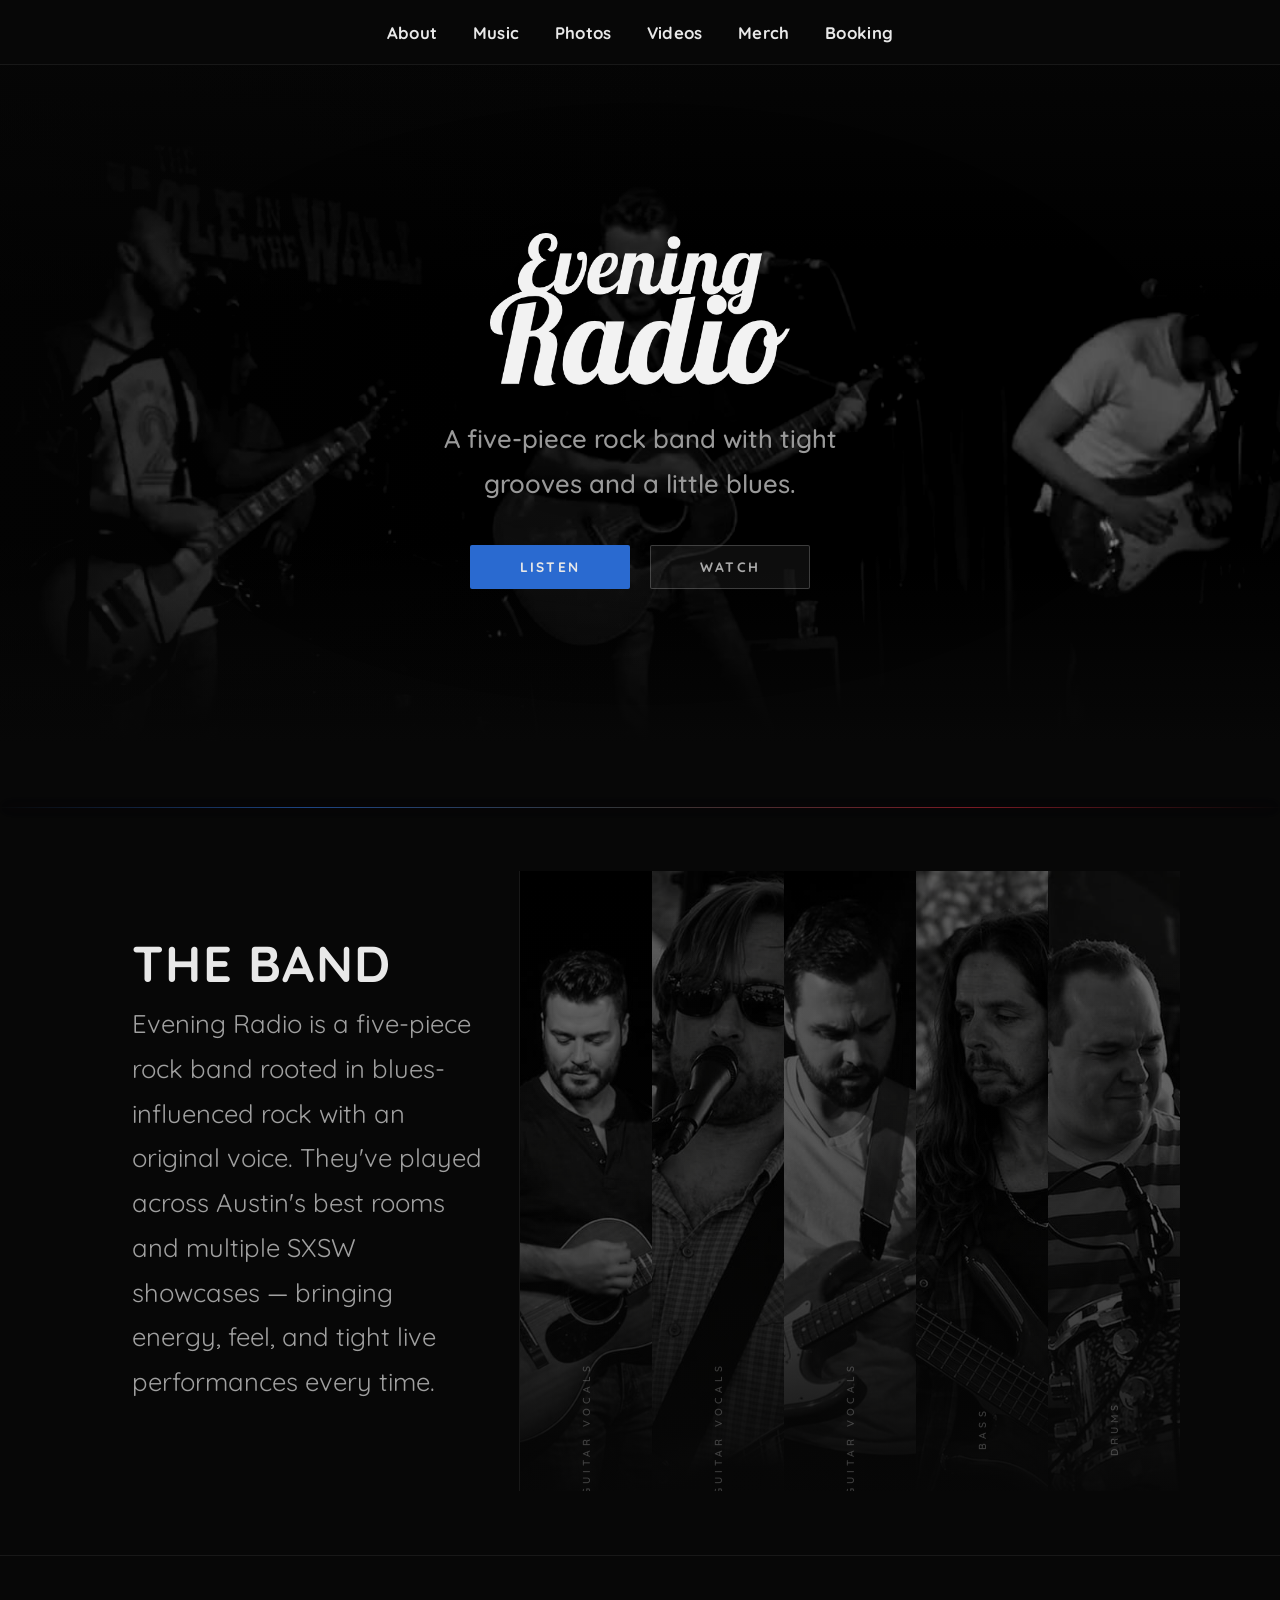
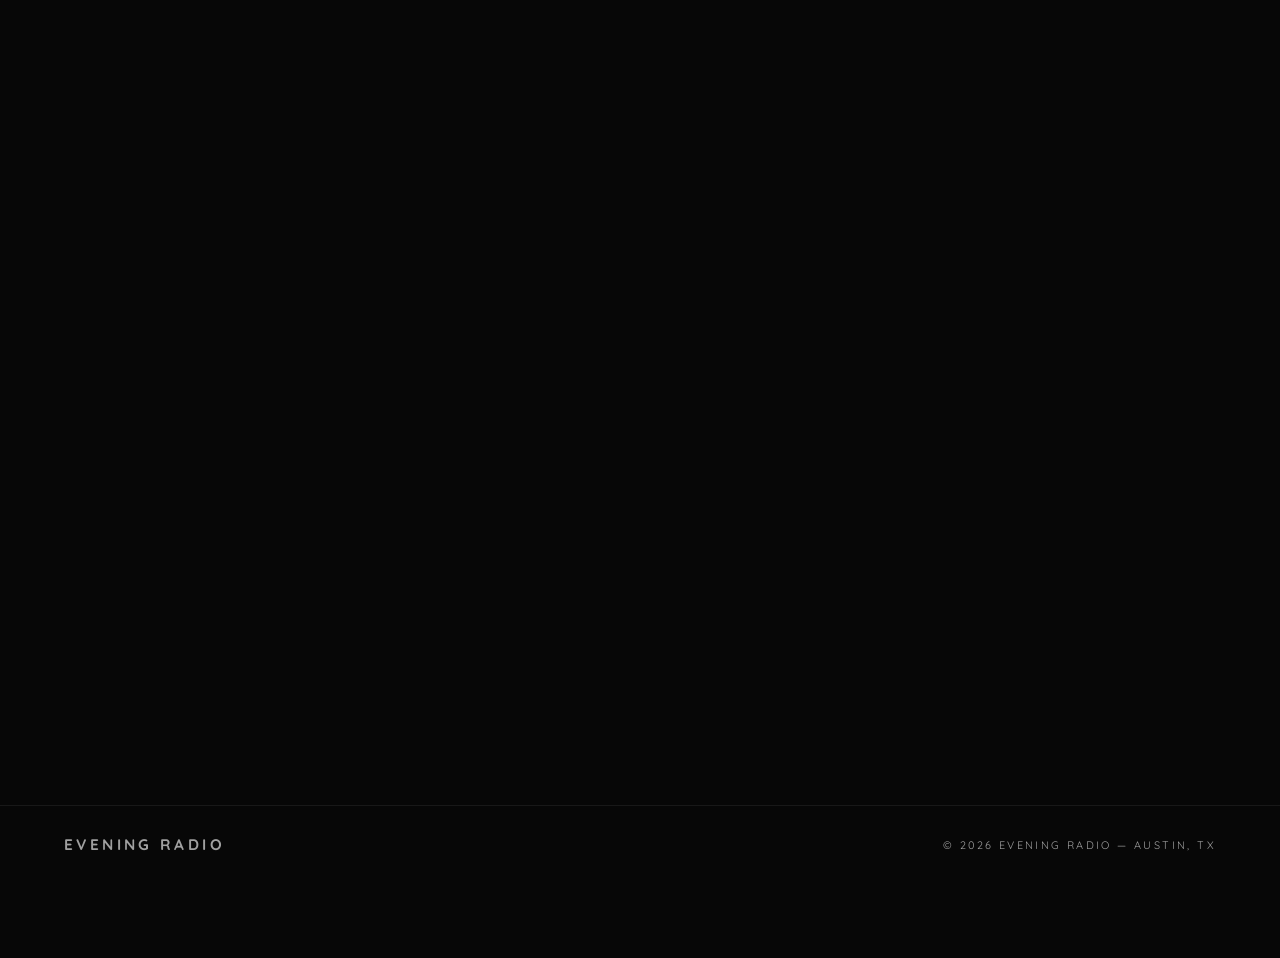
==== index.html @ d1fb366b "Inline critical css, prioritize logo, start vid faster" ====
<!DOCTYPE html>
<html lang="en">
<head>
<meta charset="UTF-8">
<title>Evening Radio - Austin Blues Rock Band</title>
<meta name="description" content="Evening Radio is a five-piece blues-influenced rock band based in Austin, TX. Live music, recordings, and booking info.">
<meta name="viewport" content="width=device-width, initial-scale=1.0">

<link rel="canonical" href="https://eveningradio.com/">

<meta property="og:type" content="website">
<meta property="og:title" content="Evening Radio | Austin Blues Rock Band">
<meta property="og:description" content="Evening Radio is a five-piece Austin blues rock band. Listen to music, watch live videos, view photos, shop merch, and book the band.">
<meta property="og:url" content="https://eveningradio.com/">
<meta property="og:image" content="https://eveningradio.com/images/hero-frame.jpg">

<link rel="icon" href="./images/favicon.png?v=2" type="image/png">
<link rel="apple-touch-icon" href="./images/favicon.png?v=2">

<link rel="preload" as="image" href="images/white-logo.webp" fetchpriority="high">
<style>
@font-face{font-family:"Quicksand";src:url("./fonts/quicksand-variable.woff2") format("woff2");font-weight:300 700;font-style:normal;font-display:swap}
:root{--black:#070707;--border:rgba(255,255,255,.065);--red-bright:#d43040;--blue-bright:#2a6ad0;--offwhite:#e8e8e8;--text:#a0a0a0;--font:"Quicksand",sans-serif;--r:2px;--content-inline:5vw;--nav-height:64px}
*,*::before,*::after{box-sizing:border-box;margin:0;padding:0}
html{scroll-behavior:smooth;font-size:100%}
body{background:var(--black);color:var(--text);font-family:var(--font);font-weight:400;overflow-x:hidden;-webkit-font-smoothing:antialiased}
.site-nav{position:sticky;top:0;z-index:100;background:#070707;border-bottom:1px solid var(--border)}
.site-nav-inner{max-width:1200px;margin:0 auto;height:var(--nav-height);display:flex;align-items:center;justify-content:center;padding:0 var(--content-inline);position:relative}
.site-nav-links{display:flex;align-items:center;gap:2.2rem;list-style:none}
.site-nav-links a{font:700 1.05rem/normal var(--font);letter-spacing:.02em;text-transform:none;color:var(--offwhite);text-decoration:none;border-bottom:1px solid transparent;padding-bottom:2px}
.nav-toggle{display:none;flex-direction:column;justify-content:center;gap:4px;width:32px;height:32px;background:none;border:0;cursor:pointer;padding:0}
.nav-toggle .bar{width:100%;height:2px;background:var(--offwhite)}
.hero{position:relative;width:100vw;margin-left:calc(-50vw + 50%);margin-bottom:4rem;height:calc(82vh - 60px);min-height:600px;max-height:820px;overflow:hidden;display:flex;align-items:center;justify-content:center}
.hero-video-wrap{position:absolute;inset:0;z-index:0;overflow:hidden;pointer-events:none}
.hero-video-wrap video{position:absolute;top:65%;left:50%;width:100%;height:140%;object-fit:cover;transform:translate(-50%,-50%);filter:brightness(.5) saturate(0) contrast(1.1)}
.hero-fade-bottom{position:absolute;left:0;right:0;bottom:0;height:30%;z-index:2;background:linear-gradient(to top,#070707,transparent)}
.hero-fade-top{position:absolute;top:-120px;left:0;right:0;height:calc(35% + 120px);z-index:2;background:linear-gradient(to bottom,#070707,transparent)}
.hero-fade-left{position:absolute;inset:0;z-index:2;background:linear-gradient(to right,rgba(7,7,7,.42),transparent 55%)}
.hero-content{position:relative;z-index:3;width:100%;max-width:1100px;padding:10vh var(--content-inline) 8.5vh;text-align:center;display:flex;flex-direction:column;align-items:center;gap:1.9rem}
.hero-logo{width:100%;max-width:300px;height:auto;display:block;filter:brightness(.95) drop-shadow(0 4px 22px rgba(0,0,0,.75)) drop-shadow(0 0 34px rgba(0,0,0,.55));mix-blend-mode:screen}
.hero-tagline{width:100%;max-width:none;color:var(--offwhite);font-size:1.6rem;line-height:1.75;white-space:nowrap}
.hero-actions{display:flex;align-items:center;justify-content:center;gap:1.25rem}
.btn-primary,.btn-ghost{font-family:var(--font);font-size:.9rem;font-weight:700;letter-spacing:.16em;text-transform:uppercase;text-decoration:none;display:inline-flex;align-items:center;justify-content:center;border-radius:var(--r);white-space:nowrap}
.hero-actions .btn-primary,.hero-actions .btn-ghost{min-height:44px;height:44px;min-width:160px;padding:0 1.15rem;font-size:.86rem;letter-spacing:.15em}
.btn-primary{background:var(--blue-bright);color:var(--offwhite);border:0}.btn-ghost{color:rgba(232,232,232,.82);border:1px solid rgba(232,232,232,.24);background:none}
@media(max-width:768px){:root{--content-inline:18px}.site-nav-inner{justify-content:flex-start}.nav-toggle{display:flex;margin-right:auto}.site-nav-links{position:absolute;top:calc(var(--nav-height) - 1rem);left:0;right:0;flex-direction:column;gap:0;background:#070707;border-bottom:1px solid var(--border);max-height:0;opacity:0;visibility:hidden;pointer-events:none;overflow:hidden;align-items:center;text-align:center}.site-nav-links.is-open{max-height:390px;padding:.35rem 0 1rem;opacity:1;visibility:visible;pointer-events:auto}.site-nav-links a{display:block;width:100%;padding:.42rem var(--content-inline);text-align:center;font-size:1rem}.hero{height:auto;min-height:420px;max-height:none;margin-bottom:0;padding:0 0 1rem}.hero-content{padding:.8rem var(--content-inline) 1.4rem;gap:1.5rem}.hero-logo{max-width:160px}.hero-tagline{width:auto;max-width:20rem;font-size:1.15rem;line-height:1.65;white-space:normal}.hero-actions{gap:1rem}.hero-actions .btn-primary,.hero-actions .btn-ghost{min-height:42px;height:42px;min-width:150px;font-size:.82rem;letter-spacing:.14em}.hero-video-wrap video{top:50%;left:52%;width:100%;height:100%;object-fit:contain;background:#070707;transform:translate(-50%,-50%) scale(1.1)}}
@media(max-width:420px){:root{--content-inline:16px}.hero{min-height:340px;padding-bottom:.9rem}.hero-content{padding:.45rem var(--content-inline) 1.15rem;gap:1rem}.hero-logo{max-width:136px}.hero-tagline{max-width:17.5rem;font-size:1.04rem;line-height:1.6}.hero-actions{flex-direction:column;gap:.75rem}.hero-actions .btn-primary,.hero-actions .btn-ghost{min-height:40px;height:40px;font-size:.8rem;letter-spacing:.13em}}
</style>
<link rel="preload" href="styles.css?v=perf-1" as="style" onload="this.onload=null;this.rel='stylesheet'">
<noscript><link rel="stylesheet" href="styles.css?v=perf-1"></noscript>

<script type="application/ld+json">
{
  "@context": "https://schema.org",
  "@type": "MusicGroup",
  "name": "Evening Radio",
  "url": "https://eveningradio.com/",
  "image": "https://eveningradio.com/images/hero-frame.jpg",
  "genre": ["Rock", "Blues Rock"],
  "foundingLocation": {
    "@type": "Place",
    "name": "Austin, TX"
  },
  "description": "Evening Radio is a five-piece blues-influenced rock band based in Austin, Texas.",
  "email": "booking@eveningradio.com"
}
</script>
</head>
<body>
<script>document.documentElement.classList.add('js')</script>

<nav class="site-nav">
  <div class="site-nav-inner">
    <button type="button" id="navToggle" class="nav-toggle" aria-expanded="false" aria-label="Toggle navigation">
      <span class="bar"></span>
      <span class="bar"></span>
      <span class="bar"></span>
    </button>
    <ul class="site-nav-links" id="navLinks">
      <li><a href="#about">About</a></li>
      <li><a href="#music">Music</a></li>
      <li><a href="#photos">Photos</a></li>
      <li><a href="#videos">Videos</a></li>
      <li><a href="#merch">Merch</a></li>
      <li><a href="#contact">Booking</a></li>
    </ul>
  </div>
</nav>

<main>
<!-- Hero -->
<section class="hero" id="top">
  <div class="hero-video-wrap">
<video id="heroVideo" muted loop playsinline preload="none" poster="images/hero-frame.jpg">
  <source data-src="hero-background-mobile-faststart.mp4" type="video/mp4">
  <source data-src="video/hero-background.mp4" type="video/mp4">
</video>
    </div>
  <div class="hero-fade-top"></div>
  <div class="hero-fade-bottom"></div>
  <div class="hero-fade-left"></div>
<div class="hero-content">
  <h1 class="sr-only">Evening Radio - Austin Blues Rock Band</h1>
  <img class="hero-logo" src="images/white-logo.webp" alt="Evening Radio" width="501" height="256" fetchpriority="high">
  <p class="hero-tagline">A five-piece rock band with tight <br> grooves and a little blues.</p>
  <div class="hero-actions">
    <a href="#music" class="btn-primary">Listen</a>
    <a href="#videos" class="btn-ghost">Watch</a>
  </div>
</div>
</section>

<!-- The Band -->
<div class="about-section" id="about">
  <div class="about-row">
    <div class="about-bio-panel">
      <h2 class="section-title">The Band</h2>
      <p class="about-bio-copy">
        Evening Radio is a five-piece rock band rooted in blues-influenced rock with an original voice.
        They've played across Austin's best rooms and multiple SXSW showcases — bringing energy, feel,
        and tight live performances every time.
      </p>
    </div>
    <div class="about-accordion">
      <div class="about-panel">
        <div class="panel-img" data-bg="images/band-jason.jpg"></div>
        <div class="panel-label-vert">Guitar Vocals</div>
        <div class="panel-caption">
          <div class="panel-caption-name">Jason</div>
          <div class="panel-caption-roles">
            <span class="panel-role-tag">Vocals</span>
            <span class="panel-role-tag">Guitar</span>
          </div>
        </div>
      </div>
      <div class="about-panel">
        <div class="panel-img" data-bg="images/band-josh.jpg"></div>
        <div class="panel-label-vert">Guitar Vocals</div>
        <div class="panel-caption">
          <div class="panel-caption-name">Josh</div>
          <div class="panel-caption-roles">
            <span class="panel-role-tag">Vocals</span>
            <span class="panel-role-tag">Guitar</span>
          </div>
        </div>
      </div>
      <div class="about-panel">
        <div class="panel-img" data-bg="images/band-will.jpg"></div>
        <div class="panel-label-vert">Guitar Vocals</div>
        <div class="panel-caption">
          <div class="panel-caption-name">Will</div>
          <div class="panel-caption-roles">
            <span class="panel-role-tag">Vocals</span>
            <span class="panel-role-tag">Guitar</span>
          </div>
        </div>
      </div>
      <div class="about-panel">
        <div class="panel-img" data-bg="images/band-jeremy.jpg"></div>
        <div class="panel-label-vert">Bass</div>
        <div class="panel-caption">
          <div class="panel-caption-name">Jeremy</div>
          <div class="panel-caption-roles">
            <span class="panel-role-tag">Bass</span>
          </div>
        </div>
      </div>
      <div class="about-panel">
        <div class="panel-img" data-bg="images/band-bud.jpg"></div>
        <div class="panel-label-vert">Drums</div>
        <div class="panel-caption">
          <div class="panel-caption-name">Bud</div>
          <div class="panel-caption-roles">
            <span class="panel-role-tag">Drums</span>
          </div>
        </div>
      </div>
    </div>
  </div>
</div>

<!-- Music -->
<section class="section" id="music">
  <div class="section-header">
    <h2 class="section-title">Music</h2>
  </div>
  <div class="player-wrap">
    <div class="player-bar">
      <p class="player-now">Now Playing</p>
      <p class="player-title" id="pTitle">—</p>
      <div class="player-controls">
        <button class="p-btn" id="prevBtn" aria-label="Previous">
          <svg width="15" height="15" viewBox="0 0 24 24" fill="currentColor"><path d="M6 6h2v12H6zm3.5 6 8.5 6V6z"></path></svg>
        </button>
        <button class="p-btn p-play" id="playBtn" aria-label="Play/Pause">
          <svg id="iconPlay" width="17" height="17" viewBox="0 0 24 24" fill="currentColor"><path d="M8 5v14l11-7z"></path></svg>
          <svg id="iconPause" width="17" height="17" viewBox="0 0 24 24" fill="currentColor" style="display:none"><path d="M6 19h4V5H6v14zm8-14v14h4V5h-4z"></path></svg>
        </button>
        <button class="p-btn" id="nextBtn" aria-label="Next">
          <svg width="15" height="15" viewBox="0 0 24 24" fill="currentColor"><path d="M6 18l8.5-6L6 6v12zM16 6v12h2V6h-2z"></path></svg>
        </button>
        <div class="p-progress-wrap">
          <input type="range" class="p-progress" id="progressBar" value="0" min="0" max="100" step="0.1" aria-label="Progress">
          <div class="p-times">
            <span id="pCurrent">0:00</span>
            <span id="pTotal">0:00</span>
          </div>
        </div>
        <div class="p-vol-wrap">
          <button class="p-btn" id="muteBtn" aria-label="Mute">
            <svg width="13" height="13" viewBox="0 0 24 24" fill="currentColor"><path d="M3 9v6h4l5 5V4L7 9H3zm13.5 3c0-1.77-1.02-3.29-2.5-4.03v8.05c1.48-.73 2.5-2.25 2.5-4.02zM14 3.23v2.06c2.89.86 5 3.54 5 6.71s-2.11 5.85-5 6.71v2.06c4.01-.91 7-4.49 7-8.77s-2.99-7.86-7-8.77z"></path></svg>
          </button>
          <input type="range" class="p-vol" id="volBar" value="85" min="0" max="100" aria-label="Volume">
        </div>
      </div>
    </div>
    <div class="tracklist" id="trackList"></div>
  </div>
  <audio id="audio" preload="none"></audio>
</section>

<!-- Photos -->
<section class="section photos-section" id="photos">
  <div class="section-header">
    <h2 class="section-title">Photos</h2>
  </div>
  <div class="photo-accordion">
    <div class="photo-panel">
      <div class="photo-img" data-bg="images/photo-far-out-lounge.webp"></div>
      <div class="photo-caption">Far Out Lounge</div>
    </div>
    <div class="photo-panel">
      <div class="photo-img" data-bg="images/photo-hole-in-the-wall.webp"></div>
      <div class="photo-caption">Hole in the Wall</div>
    </div>
    <div class="photo-panel">
      <div class="photo-img" data-bg="images/photo-sxsw.webp"></div>
      <div class="photo-caption">SXSW</div>
    </div>
    <div class="photo-panel">
      <div class="photo-img" data-bg="images/photo-austin-ale-house.webp"></div>
      <div class="photo-caption">Austin Ale House</div>
    </div>
    <div class="photo-panel">
      <div class="photo-img" data-bg="images/photo-lucky-lounge.webp"></div>
      <div class="photo-caption">Lucky Lounge</div>
    </div>
  </div>
</section>

<!-- Videos -->
<section id="videos" class="section">
  <div class="section-header">
    <h2 class="section-title">Videos</h2>
  </div>
  <div class="video-theater">
    <div class="video-theater-main">
      <div class="video-embed">
        <iframe id="mainVideoPlayer" data-src="https://www.youtube.com/embed/Wa8cvNmxCAg?rel=0&modestbranding=1&color=white" title="Broke Not Bent" allow="accelerometer; autoplay; clipboard-write; encrypted-media; gyroscope; picture-in-picture" allowfullscreen></iframe>
      </div>
      <div class="video-feature-meta">
        <p class="video-feature-title" id="theaterTitle">Broke Not Bent</p>
      </div>
    </div>

    <div class="video-theater-queue-wrap">
      <div class="video-theater-queue">
        <div class="video-queue-item is-active" data-src="https://www.youtube.com/embed/Wa8cvNmxCAg?rel=0&modestbranding=1&color=white" data-title="Broke Not Bent">
          <img src="https://img.youtube.com/vi/Wa8cvNmxCAg/mqdefault.jpg" alt="Broke Not Bent" width="320" height="180" loading="lazy" decoding="async" fetchpriority="low">
          <p class="video-queue-title">Broke Not Bent</p>
        </div>
        <div class="video-queue-item" data-src="https://www.youtube.com/embed/bRb77eUYOeg?rel=0&modestbranding=1&color=white" data-title="Straight to Hell">
          <img src="https://img.youtube.com/vi/bRb77eUYOeg/mqdefault.jpg" alt="Straight to Hell" width="320" height="180" loading="lazy" decoding="async" fetchpriority="low">
          <p class="video-queue-title">Straight to Hell</p>
        </div>
        <div class="video-queue-item" data-src="https://www.youtube.com/embed/Py3ssfskt_o?rel=0&modestbranding=1&color=white" data-title="Turbulence">
          <img src="https://img.youtube.com/vi/Py3ssfskt_o/mqdefault.jpg" alt="Turbulence" width="320" height="180" loading="lazy" decoding="async" fetchpriority="low">
          <p class="video-queue-title">Turbulence</p>
        </div>
        <div class="video-queue-item" data-src="https://www.youtube.com/embed/no0nJOJooL8?rel=0&modestbranding=1&color=white" data-title="Looking Down">
          <img src="https://img.youtube.com/vi/no0nJOJooL8/mqdefault.jpg" alt="Looking Down" width="320" height="180" loading="lazy" decoding="async" fetchpriority="low">
          <p class="video-queue-title">Looking Down</p>
        </div>
        <div class="video-queue-item" data-src="https://www.youtube.com/embed/wksgEv_qqTs?rel=0&modestbranding=1&color=white" data-title="Midnight Rider">
          <img src="https://img.youtube.com/vi/wksgEv_qqTs/mqdefault.jpg" alt="Midnight Rider" width="320" height="180" loading="lazy" decoding="async" fetchpriority="low">
          <p class="video-queue-title">Midnight Rider</p>
        </div>
      </div>
    </div>
  </div>
</section>

<!-- Merch -->
<section id="merch">
  <div class="merch-inner">
    <div class="section-header">
      <h2 class="section-title">Merch</h2>
    </div>
    <hr class="rule">

    <div class="merch-grid">
      <a href="https://eveningradio.printful.me/product/trucker-cap" target="_blank" rel="noopener" class="merch-card">
        <div class="merch-card-img">
<img src="images/merch-trucker-cap.webp" alt="Evening Radio trucker cap" width="756" height="756" loading="lazy" decoding="async">
          </div>
        <div class="merch-card-body">
          <p class="merch-card-title">Trucker cap</p>
          <p class="merch-card-variants">Black/White · Black · Navy</p>
          <div class="merch-card-footer">
            <span class="merch-card-price">$20</span>
            <span class="merch-card-buy">Buy</span>
          </div>
        </div>
      </a>

      <a href="https://eveningradio.printful.me/product/classic-rope-cap" target="_blank" rel="noopener" class="merch-card">
        <div class="merch-card-img">
<img src="images/merch-rope-cap.webp" alt="Evening Radio rope cap" width="756" height="756" loading="lazy" decoding="async">
          </div>
        <div class="merch-card-body">
          <p class="merch-card-title">Rope cap</p>
          <p class="merch-card-variants">Black/White · Kelly/White · Blue/White</p>
          <div class="merch-card-footer">
            <span class="merch-card-price">$22</span>
            <span class="merch-card-buy">Buy</span>
          </div>
        </div>
      </a>

      <a href="https://eveningradio.printful.me/product/unisex-short-sleeve-v-neck-t-shirt" target="_blank" rel="noopener" class="merch-card">
        <div class="merch-card-img">
<img src="images/merch-vneck.webp" alt="Evening Radio v-neck t-shirt" width="756" height="756" loading="lazy" decoding="async">
          </div>
        <div class="merch-card-body">
          <p class="merch-card-title">V-neck t-shirt</p>
          <p class="merch-card-variants">Black · Navy · Dark grey heather</p>
          <div class="merch-card-footer">
            <span class="merch-card-price">$22.50</span>
            <span class="merch-card-buy">Buy</span>
          </div>
        </div>
      </a>

      <a href="https://eveningradio.printful.me/product/34-sleeve-raglan-shirt" target="_blank" rel="noopener" class="merch-card">
        <div class="merch-card-img">
<img src="images/merch-raglan.webp" alt="Evening Radio 3/4 sleeve raglan shirt" width="756" height="756" loading="lazy" decoding="async">
          </div>
        <div class="merch-card-body">
          <p class="merch-card-title">3/4 sleeve raglan</p>
          <p class="merch-card-variants">White/Black · White/Navy · White/Royal · White/Red · White/Heather Charcoal · White/Kelly</p>
          <div class="merch-card-footer">
            <span class="merch-card-price">$26</span>
            <span class="merch-card-buy">Buy</span>
          </div>
        </div>
      </a>

      <a href="https://eveningradio.printful.me/product/short-sleeve-t-shirt" target="_blank" rel="noopener" class="merch-card">
        <div class="merch-card-img">
<img src="images/merch-shortsleeve.webp" alt="Evening Radio short sleeve t-shirt" width="756" height="756" loading="lazy" decoding="async">
          </div>
        <div class="merch-card-body">
          <p class="merch-card-title">Short sleeve t-shirt</p>
          <p class="merch-card-variants">Black · Charcoal-Black · Emerald · True Royal · Teal</p>
          <div class="merch-card-footer">
            <span class="merch-card-price">$26.50</span>
            <span class="merch-card-buy">Buy</span>
          </div>
        </div>
      </a>

      <a href="https://eveningradio.printful.me/product/hooded-long-sleeve-tee" target="_blank" rel="noopener" class="merch-card">
        <div class="merch-card-img">
<img src="images/merch-hooded.webp" alt="Evening Radio hooded long-sleeve tee" width="756" height="756" loading="lazy" decoding="async">
          </div>
        <div class="merch-card-body">
          <p class="merch-card-title">Hooded long-sleeve tee</p>
          <p class="merch-card-variants">Charcoal Black · Heather Navy · Grey · Heather Royal</p>
          <div class="merch-card-footer">
            <span class="merch-card-price">$22.50</span>
            <span class="merch-card-buy">Buy</span>
          </div>
        </div>
      </a>
    </div>
  </div>
</section>

<!-- Contact -->
<section class="section" id="contact">
  <div class="section-header" style="margin-bottom:0">
    <p class="section-eyebrow" style="justify-content:center">Booking</p>
    <h2 class="section-title">Let's Play Your Room</h2>
  </div>
  <p class="contact-desc">Evening Radio is available for bookings in Austin and surrounding areas. We'd love to be on your stage.</p>
  <a href="mailto:booking@eveningradio.com" class="contact-email-link">booking@eveningradio.com</a><br>
  <a href="mailto:booking@eveningradio.com" class="btn-primary red">Send a Booking Request</a>
</section>

</main>

<footer>
  <span class="footer-logo">Evening Radio</span>
  <span class="footer-copy">© <span id="yr"></span> Evening Radio — Austin, TX</span>
</footer>

<script src="script.js?v=perf-1" defer></script>
</body>
</html>
---- styles.css ----
@font-face {
  font-family: "Quicksand";
  src: url("./fonts/quicksand-variable.woff2") format("woff2");
  font-weight: 300 700;
  font-style: normal;
  font-display: swap
}

:root {
  --black: #070707;
  --dark: #0b0b0b;
  --surface: #111111;
  --border: rgba(255, 255, 255, 0.065);
  --red-bright: #d43040;
  --blue-bright: #2a6ad0;
  --offwhite: #e8e8e8;
  --text: #a0a0a0;
  --muted: #7a7a7a;
  --font: "Quicksand", sans-serif;
  --r: 2px;
  --section-y: 4rem;
  --section-y-mobile: 3.25rem;
  --section-header-gap: 1.35rem;
  --section-header-gap-mobile: 1rem;
  --content-inline: 5vw;
  --nav-height: 64px
}

*,
*::before,
*::after {
  box-sizing: border-box;
  margin: 0;
  padding: 0
}

html {
  scroll-behavior: smooth;
  font-size: 100%
}

body {
  background: var(--black);
  color: var(--text);
  font-family: var(--font);
  font-weight: 400;
  overflow-x: hidden;
  -webkit-font-smoothing: antialiased
}

body::before {
  content: "";
  position: fixed;
  inset: 0;
  z-index: 0;
  pointer-events: none;
  background: radial-gradient(ellipse 65% 55% at 0% 70%, rgba(30, 80, 160, 0.1) 0%, transparent 65%), radial-gradient(ellipse 55% 45% at 100% 30%, rgba(192, 37, 53, 0.09) 0%, transparent 60%)
}

section[id],
div[id] {
  scroll-margin-top: var(--nav-height)
}

.site-nav {
  position: sticky;
  top: 0;
  z-index: 100;
  background: #070707;
  border-bottom: 1px solid var(--border)
}

.site-nav-inner {
  max-width: 1200px;
  margin: 0 auto;
  height: var(--nav-height);
  display: flex;
  align-items: center;
  justify-content: center;
  padding: 0 var(--content-inline);
  position: relative
}

.site-nav-links {
  display: flex;
  align-items: center;
  gap: 2.2rem;
  list-style: none
}

.site-nav-links a {
  font-size: 0.85rem;
  font-weight: 700;
  letter-spacing: 0.1em;
  text-transform: uppercase;
  color: var(--offwhite);
  text-decoration: none;
  border-bottom: 1px solid transparent;
  padding-bottom: 2px;
  transition: color 0.18s, border-color 0.18s
}

.site-nav-links a:hover {
  color: var(--red-bright);
  border-color: var(--red-bright)
}

.nav-toggle {
  display: none;
  flex-direction: column;
  justify-content: center;
  gap: 4px;
  width: 32px;
  height: 32px;
  background: none;
  border: none;
  cursor: pointer;
  padding: 0
}

.nav-toggle .bar {
  width: 100%;
  height: 2px;
  background: var(--offwhite);
  transition: transform 0.2s, opacity 0.2s
}

.nav-toggle[aria-expanded="true"] .bar:nth-child(1) {
  transform: translateY(6px) rotate(45deg)
}

.nav-toggle[aria-expanded="true"] .bar:nth-child(2) {
  opacity: 0
}

.nav-toggle[aria-expanded="true"] .bar:nth-child(3) {
  transform: translateY(-6px) rotate(-45deg)
}

@media (max-width:768px) {
  .nav-toggle {
    display: flex
  }

  .site-nav-links {
    position: absolute;
    top: var(--nav-height);
    left: 0;
    right: 0;
    flex-direction: column;
    align-items: flex-start;
    gap: 0;
    background: #070707;
    border-bottom: 1px solid var(--border);
    max-height: 0;
    overflow: hidden;
    transition: max-height 0.28s ease
  }

  .site-nav-links.is-open {
    max-height: 400px
  }

  .site-nav-links a {
    width: 100%;
    padding: 0.9rem var(--content-inline);
    border-bottom: 1px solid var(--border)
  }
}

.btn-primary,
.btn-ghost {
  font-family: var(--font);
  font-size: 0.66rem;
  letter-spacing: 0.28em;
  text-transform: uppercase;
  text-decoration: none;
  display: inline-flex;
  align-items: center;
  justify-content: center;
  border-radius: var(--r);
  transition: background 0.22s, transform 0.15s, color 0.22s, border-color 0.22s;
  white-space: nowrap
}

.btn-primary {
  font-weight: 600;
  padding: 0.9rem 1.35rem;
  background: var(--blue-bright);
  color: var(--offwhite);
  border: none;
  cursor: pointer
}

.btn-primary:hover {
  background: #3278e0;
  transform: translateY(-1px)
}

.btn-primary.red {
  background: var(--red-bright)
}

.btn-primary.red:hover {
  background: #e03848
}

.btn-ghost {
  font-weight: 500;
  padding: 0.88rem 1.35rem;
  color: rgba(232, 232, 232, 0.82);
  border: 1px solid rgba(232, 232, 232, 0.24);
  background: none
}

.btn-ghost:hover {
  color: var(--offwhite);
  border-color: rgba(232, 232, 232, 0.5)
}

.section,
.about-section,
#videos,
.photos-section,
#contact {
  margin: 0;
  padding-left: var(--content-inline);
  padding-right: var(--content-inline);
  padding-top: var(--section-y);
  padding-bottom: var(--section-y)
}

.section-header {
  margin-bottom: var(--section-header-gap)
}

.section-eyebrow {
  display: flex;
  align-items: center;
  gap: 0.8rem;
  margin-bottom: 0.4rem;
  font-weight: 600;
  font-size: 0.62rem;
  letter-spacing: 0.5em;
  text-transform: uppercase;
  color: rgba(42, 106, 208, 0.85)
}

.section-eyebrow::before {
  content: "";
  width: 18px;
  height: 1px;
  background: rgba(42, 106, 208, 0.55)
}

.section-title {
  font-weight: 700;
  font-size: clamp(1.6rem, 3.5vw, 2.4rem);
  line-height: 1;
  letter-spacing: 0.02em;
  text-transform: uppercase;
  color: var(--offwhite)
}

hr.rule {
  border: none;
  height: 1px;
  background: linear-gradient(to right, transparent, var(--border) 15%, var(--border) 85%, transparent)
}

.hero {
  position: relative;
  width: 100vw;
  margin-left: calc(-50vw + 50%);
  margin-bottom: 5rem;
  height: calc(82vh - 60px);
  min-height: 600px;
  max-height: 820px;
  overflow: hidden;
  display: flex;
  align-items: center;
  justify-content: center
}

.hero-video-wrap {
  position: absolute;
  inset: 0;
  z-index: 0;
  overflow: hidden;
  pointer-events: none
}

.hero-video-wrap video {
  position: absolute;
  top: 65%;
  left: 50%;
  width: 100%;
  height: 140%;
  object-fit: cover;
  transform: translate(-50%, -50%);
  filter: brightness(0.5) saturate(0) contrast(1.1);
  will-change: transform
}

.hero-fade-bottom {
  position: absolute;
  left: 0;
  right: 0;
  bottom: 0;
  height: 30%;
  z-index: 2;
  background: linear-gradient(to top, #070707 0%, transparent 100%)
}

.hero-fade-top {
  position: absolute;
  top: -120px;
  left: 0;
  right: 0;
  height: calc(35% + 120px);
  z-index: 2;
  background: linear-gradient(to bottom, #070707 0%, transparent 100%)
}

.hero-fade-left {
  position: absolute;
  inset: 0;
  z-index: 2;
  background: linear-gradient(to right, rgba(7, 7, 7, 0.42) 0%, transparent 55%)
}

.hero-content {
  position: relative;
  z-index: 3;
  width: 100%;
  max-width: 900px;
  padding: 10vh var(--content-inline) 8.5vh;
  text-align: center;
  display: flex;
  flex-direction: column;
  align-items: center;
  gap: 1.9rem
}

.hero-content::before {
  content: "";
  position: absolute;
  top: 50%;
  left: 50%;
  transform: translate(-50%, -50%);
  width: 120%;
  height: 140%;
  z-index: -1;
  background: radial-gradient(ellipse 55% 55% at center, rgba(0, 0, 0, 0.55) 0%, rgba(0, 0, 0, 0.25) 45%, transparent 75%);
  pointer-events: none
}

.hero-logo {
  width: 100%;
  max-width: 300px;
  height: auto;
  display: block;
  margin-bottom: 0;
  filter: brightness(0.95) drop-shadow(0 4px 22px rgba(0, 0, 0, 0.75)) drop-shadow(0 0 34px rgba(0, 0, 0, 0.55));
  mix-blend-mode: screen
}

.hero-tagline {
  margin-top: 0;
  max-width: 30rem;
  font-weight: 550;
  font-size: 1rem;
  line-height: 1.8;
  color: #999;
  text-shadow: 0 1px 1px rgba(0, 0, 0, 0.55)
}

.hero-actions {
  margin-top: 0.55rem;
  display: flex;
  flex-direction: row;
  justify-content: center;
  align-items: center;
  gap: 0.75rem;
  width: 100%
}

.hero-actions .btn-primary,
.hero-actions .btn-ghost {
  display: inline-flex;
  align-items: center;
  justify-content: center;
  flex: 0 0 auto;
  width: auto;
  min-width: 150px;
  max-width: 190px;
  min-height: 40px;
  height: 40px;
  padding: 0 1rem;
  line-height: 1;
  box-sizing: border-box;
  text-align: center;
  text-decoration: none;
  white-space: nowrap;
  font-size: 0.56rem;
  letter-spacing: 0.18em
}

.hero-actions .btn-primary {
  background: var(--blue-bright);
  color: var(--offwhite);
  border: none
}

.hero-actions .btn-ghost {
  background: rgba(255, 255, 255, 0.05);
  color: rgba(232, 232, 232, 0.72);
  border: 1px solid rgba(232, 232, 232, 0.22)
}

.hero-actions .btn-ghost:hover {
  background: rgba(255, 255, 255, 0.1);
  color: var(--offwhite);
  border-color: rgba(232, 232, 232, 0.4)
}

.sr-only {
  position: absolute;
  width: 1px;
  height: 1px;
  padding: 0;
  margin: -1px;
  overflow: hidden;
  clip-path: inset(50%);
  white-space: nowrap;
  border: 0
}

.about-section {
  position: relative;
  z-index: 2;
  border-top: 1px solid var(--border);
  border-bottom: 1px solid var(--border);
  background: var(--black)
}

.about-row {
  display: flex;
  align-items: stretch;
  min-height: 620px;
  max-width: 1080px;
  margin: 0 auto
}

.about-bio-panel {
  position: relative;
  z-index: 2;
  flex: 0 0 420px;
  display: flex;
  flex-direction: column;
  justify-content: center;
  padding: 1.8rem 2rem;
  border-right: 1px solid var(--border);
  background: var(--black)
}

.about-bio-panel .section-title {
  margin-bottom: 0.8rem;
  font-size: clamp(1.6rem, 3.5vw, 2.4rem)
}

.about-bio-copy {
  font-size: 1rem;
  line-height: 1.95;
  color: var(--text);
  margin-bottom: 1.2rem
}

.about-accordion {
  display: flex;
  overflow: hidden;
  flex: 1;
  min-height: 620px
}

.about-panel {
  position: relative;
  flex: 1;
  min-width: 0;
  min-height: 620px;
  overflow: hidden;
  cursor: pointer;
  transition: flex 0.52s cubic-bezier(0.4, 0, 0.2, 1)
}

.about-accordion:hover .about-panel,
.about-accordion.has-active .about-panel:not(.is-active) {
  flex: 0.38
}

.about-accordion:hover .about-panel:hover,
.about-panel.is-active {
  flex: 6
}

.panel-img {
  position: absolute;
  inset: 0;
  background-size: cover;
  background-repeat: no-repeat;
  background-position: center center;
  filter: brightness(0.42) saturate(0.35);
  transition: filter 0.5s, transform 0.6s cubic-bezier(0.4, 0, 0.2, 1)
}

.about-panel:hover .panel-img,
.about-panel.is-active .panel-img {
  filter: brightness(0.9) saturate(0.5);
  transform: scale(1.04)
}

.about-panel::after {
  content: "";
  position: absolute;
  inset: 0;
  z-index: 1;
  background: linear-gradient(to top, rgba(7, 7, 7, 0.94) 0%, rgba(7, 7, 7, 0.14) 42%, transparent 100%)
}

.about-panel:nth-child(1) .panel-img {
  background-color: #120909
}

.about-panel:nth-child(2) .panel-img {
  background-color: #090c14
}

.about-panel:nth-child(3) .panel-img {
  background-color: #110809
}

.about-panel:nth-child(4) .panel-img {
  background-color: #080b12
}

.about-panel:nth-child(5) .panel-img {
  background-color: #110809
}

.panel-label-vert {
  position: absolute;
  left: 50%;
  bottom: 3.5rem;
  z-index: 3;
  transform: translateX(-50%) rotate(-90deg);
  white-space: nowrap;
  font-weight: 600;
  font-size: 0.55rem;
  letter-spacing: 0.4em;
  text-transform: uppercase;
  color: rgba(232, 232, 232, 0.24);
  transition: opacity 0.22s
}

.about-panel:hover .panel-label-vert,
.about-panel.is-active .panel-label-vert {
  opacity: 0
}

.panel-caption {
  position: absolute;
  left: 0;
  right: 0;
  bottom: 0;
  z-index: 3;
  padding: 2rem 1.8rem 1.8rem;
  transform: translateY(10px);
  opacity: 0;
  transition: opacity 0.3s 0.08s, transform 0.36s 0.08s
}

.about-panel:hover .panel-caption,
.about-panel.is-active .panel-caption {
  opacity: 1;
  transform: translateY(0)
}

.panel-caption-name {
  margin-bottom: 0.5rem;
  font-weight: 700;
  font-size: 1.22rem;
  letter-spacing: 0.03em;
  color: var(--offwhite)
}

.panel-caption-roles {
  display: flex;
  flex-wrap: wrap;
  gap: 0.4rem
}

.panel-role-tag {
  color: rgba(42, 96, 184, 0.9);
  background: rgba(30, 74, 138, 0.18);
  border: 1px solid rgba(30, 74, 138, 0.4);
  border-radius: var(--r);
  padding: 2px 8px;
  font-size: 0.6rem;
  text-transform: uppercase;
  letter-spacing: 0.08em
}

#music {
  background: var(--black)
}

.player-wrap {
  max-width: 1080px;
  margin: 0 auto
}

.tracklist {
  overflow: hidden;
  border: 1px solid var(--border);
  border-top: none;
  border-radius: 0 0 var(--r) var(--r)
}

.track-row {
  position: relative;
  overflow: hidden;
  display: grid;
  grid-template-columns: 2.4rem 1fr auto;
  align-items: center;
  gap: 0.8rem;
  padding: 1.1rem 1.2rem;
  border-bottom: 1px solid rgba(255, 255, 255, 0.03);
  cursor: pointer;
  transition: background 0.18s
}

.track-row:last-child {
  border-bottom: none
}

.track-row:hover {
  background: rgba(255, 255, 255, 0.025)
}

.track-row.is-active {
  background: rgba(30, 80, 160, 0.1)
}

.track-row.is-active::before {
  content: "";
  position: absolute;
  left: 0;
  top: 0;
  bottom: 0;
  width: 2px;
  background: var(--blue-bright)
}

.track-num {
  font-size: 0.68rem;
  font-weight: 400;
  color: var(--muted);
  text-align: center
}

.track-num .t-idx {
  display: block
}

.track-num .t-play {
  display: none;
  color: var(--blue-bright)
}

.track-row.is-active .t-idx {
  display: none
}

.track-row.is-active .t-play {
  display: block
}

.track-name-col {
  min-width: 0
}

.track-name {
  white-space: nowrap;
  overflow: hidden;
  text-overflow: ellipsis;
  font-size: 0.92rem;
  font-weight: 600;
  letter-spacing: 0.04em;
  color: var(--offwhite)
}

.track-row.is-active .track-name {
  color: rgba(80, 140, 220, 0.95)
}

.track-tag {
  margin-top: 0.1rem;
  font-size: 0.56rem;
  font-weight: 400;
  color: var(--muted);
  letter-spacing: 0.1em;
  text-transform: uppercase
}

.track-dur {
  white-space: nowrap;
  font-size: 0.68rem;
  font-weight: 400;
  color: var(--muted);
  letter-spacing: 0.06em
}

.player-bar {
  padding: 1.2rem 1.4rem;
  border: 1px solid var(--border);
  border-bottom: 1px solid rgba(42, 106, 208, 0.2);
  border-radius: var(--r) var(--r) 0 0;
  background: var(--surface)
}

.player-now {
  margin-bottom: 0.3rem;
  font-size: 0.54rem;
  font-weight: 600;
  letter-spacing: 0.5em;
  text-transform: uppercase;
  color: rgba(42, 106, 208, 0.75)
}

.player-title {
  margin-bottom: 1rem;
  white-space: nowrap;
  overflow: hidden;
  text-overflow: ellipsis;
  font-size: 1rem;
  font-weight: 600;
  letter-spacing: 0.04em;
  color: var(--offwhite)
}

.player-controls {
  display: flex;
  align-items: center;
  gap: 1rem
}

.p-btn {
  appearance: none;
  -webkit-appearance: none;
  display: flex;
  align-items: center;
  justify-content: center;
  padding: 0;
  background: none;
  border: none;
  color: var(--offwhite);
  cursor: pointer;
  flex-shrink: 0;
  transition: color 0.18s, transform 0.14s
}

.p-btn:hover {
  color: var(--blue-bright);
  transform: scale(1.1)
}

.p-play {
  appearance: none;
  -webkit-appearance: none;
  border: none;
  box-shadow: none;
  width: 38px;
  height: 38px;
  border-radius: 50%;
  background: var(--blue-bright);
  color: var(--offwhite)
}

.p-play:hover {
  background: #3278e0;
  transform: scale(1.06)
}

.p-progress-wrap {
  flex: 1;
  display: flex;
  flex-direction: column;
  gap: 0.28rem
}

.p-progress,
.p-vol {
  width: 100%;
  height: 2px;
  cursor: pointer;
  appearance: none;
  -webkit-appearance: none;
  background: rgba(255, 255, 255, 0.06);
  border-radius: var(--r);
  outline: none
}

.p-progress::-webkit-slider-thumb {
  -webkit-appearance: none;
  width: 11px;
  height: 11px;
  margin-top: -4.5px;
  border-radius: 50%;
  background: var(--blue-bright);
  cursor: pointer
}

.p-progress::-moz-range-thumb {
  width: 11px;
  height: 11px;
  border-radius: 50%;
  background: var(--blue-bright);
  border: none;
  cursor: pointer
}

.p-times {
  display: flex;
  justify-content: space-between;
  font-size: 0.6rem;
  color: var(--muted);
  letter-spacing: 0.06em
}

.p-vol-wrap {
  display: flex;
  align-items: center;
  gap: 0.4rem;
  flex-shrink: 0
}

.p-vol {
  width: 60px
}

.p-vol::-webkit-slider-thumb {
  -webkit-appearance: none;
  width: 8px;
  height: 8px;
  border-radius: 50%;
  background: var(--muted);
  cursor: pointer
}

.p-vol::-moz-range-thumb {
  width: 8px;
  height: 8px;
  border-radius: 50%;
  background: var(--muted);
  border: none;
  cursor: pointer
}

#videos {
  background: var(--black);
  border-top: 1px solid var(--border)
}

.video-feature-meta {
  padding: 1.1rem 0 0;
  display: flex;
  align-items: baseline;
  gap: 1.5rem;
  flex-wrap: wrap
}

.video-feature-title {
  flex: 1;
  font-size: 1rem;
  font-weight: 700;
  letter-spacing: 0.04em;
  color: var(--offwhite)
}

.video-theater {
  display: flex;
  flex-direction: column;
  gap: 1rem;
  max-width: 1080px;
  margin: 0 auto
}

.video-theater-main {
  width: 100%;
  min-width: 0
}

.video-theater-main .video-embed {
  aspect-ratio: 16/9;
  position: relative;
  overflow: hidden;
  border: 1px solid var(--border);
  border-radius: var(--r)
}

.video-theater-main .video-embed iframe {
  position: absolute;
  inset: 0;
  width: 100%;
  height: 100%;
  border: none;
  display: block
}

.video-theater-queue-wrap {
  position: relative
}

.video-theater-queue-wrap::after {
  content: "";
  position: absolute;
  top: 0;
  right: 0;
  bottom: 0.25rem;
  width: 60px;
  pointer-events: none;
  background: linear-gradient(to right, transparent, var(--black))
}

.video-theater-queue {
  display: flex;
  gap: 0.6rem;
  overflow-x: auto;
  padding-bottom: 0.25rem;
  scrollbar-width: none
}

.video-theater-queue::-webkit-scrollbar {
  display: none
}

.video-queue-item {
  display: flex;
  flex-direction: column;
  gap: 0.4rem;
  min-width: 160px;
  padding: 0.4rem;
  border: 1px solid var(--border);
  border-radius: var(--r);
  background: var(--dark);
  cursor: pointer;
  transition: border-color 0.2s, background 0.2s, transform 0.15s
}

.video-queue-item:hover {
  border-color: rgba(42, 106, 208, 0.35);
  background: var(--surface);
  transform: translateY(-2px)
}

.video-queue-item.is-active {
  border-color: rgba(42, 106, 208, 0.5);
  background: rgba(30, 80, 160, 0.1)
}

.video-queue-item img {
  width: 100%;
  aspect-ratio: 16/9;
  object-fit: cover;
  border-radius: 1px;
  flex-shrink: 0
}

.video-queue-title {
  font-size: 0.7rem;
  font-weight: 600;
  color: var(--offwhite);
  letter-spacing: 0.03em;
  line-height: 1.3
}

.photos-section {
  background: var(--black);
  border-top: 1px solid var(--border)
}

.photo-accordion {
  display: flex;
  overflow: hidden;
  height: 500px;
  max-width: 1080px;
  margin: 0 auto;
  border: 1px solid var(--border);
  border-radius: var(--r)
}

.photo-panel {
  position: relative;
  flex: 1;
  min-width: 0;
  overflow: hidden;
  cursor: pointer;
  transition: flex 0.52s cubic-bezier(0.4, 0, 0.2, 1)
}

.photo-accordion:hover .photo-panel,
.photo-accordion.has-active .photo-panel:not(.is-active) {
  flex: 0.2
}

.photo-accordion:hover .photo-panel:hover,
.photo-panel.is-active {
  flex: 5
}

.photo-img {
  position: absolute;
  inset: 0;
  background-size: cover;
  background-position: center center;
  filter: brightness(0.55) saturate(0.3) contrast(1.05);
  transition: filter 0.5s, transform 0.6s cubic-bezier(0.4, 0, 0.2, 1)
}

.photo-panel:hover .photo-img,
.photo-panel.is-active .photo-img {
  filter: brightness(0.88) saturate(0.5) contrast(1.06);
  transform: scale(1.04)
}

.photo-panel::after {
  content: "";
  position: absolute;
  inset: 0;
  z-index: 1;
  background: linear-gradient(to top, rgba(7, 7, 7, 0.85) 0%, rgba(7, 7, 7, 0.1) 40%, transparent 100%)
}

.photo-caption {
  position: absolute;
  left: 0;
  right: 0;
  bottom: 1.2rem;
  z-index: 2;
  text-align: center;
  opacity: 0;
  transform: translateY(6px);
  font-size: 0.6rem;
  font-weight: 600;
  letter-spacing: 0.4em;
  text-transform: uppercase;
  color: rgba(232, 232, 232, 0.7);
  transition: opacity 0.3s 0.08s, transform 0.3s 0.08s
}

.photo-panel:hover .photo-caption,
.photo-panel.is-active .photo-caption {
  opacity: 1;
  transform: translateY(0)
}

#merch {
  background: var(--black);
  padding: 64px 20px
}

.merch-inner {
  max-width: 1080px;
  margin: 0 auto
}

.merch-grid {
  display: grid;
  grid-template-columns: repeat(3, 1fr);
  gap: 28px;
  margin-top: 28px
}

.merch-card {
  text-decoration: none;
  color: inherit;
  display: block;
  background: #151517;
  border: 1px solid #232326;
  border-radius: 6px;
  overflow: hidden;
  transition: border-color .2s ease, transform .15s ease
}

.merch-card:hover {
  border-color: #4a4a4f;
  transform: translateY(-2px)
}

.merch-card-img {
  aspect-ratio: 1;
  background: #1b1b1e;
  overflow: hidden
}

.merch-card-img img {
  width: 100%;
  height: 100%;
  object-fit: cover;
  display: block
}

.merch-card-body {
  padding: 16px 18px 20px
}

.merch-card-title {
  margin: 0 0 4px;
  font-size: 15px;
  font-weight: 600;
  color: #f4f3ef
}

.merch-card-variants {
  margin: 0 0 12px;
  font-size: 12px;
  line-height: 1.45;
  color: #8a8a8f
}

.merch-card-footer {
  display: flex;
  align-items: center;
  justify-content: space-between;
  gap: 16px
}

.merch-card-price {
  font-size: 15px;
  font-weight: 600;
  color: #f4f3ef
}

.merch-card-buy {
  font-size: 12px;
  letter-spacing: .06em;
  text-transform: uppercase;
  color: #f4f3ef;
  border: 1px solid #3a3a3e;
  border-radius: 4px;
  padding: 7px 12px
}

@media (max-width:860px) {
  .merch-grid {
    grid-template-columns: repeat(2, 1fr);
    gap: 18px
  }
}

@media (max-width:560px) {
  #merch {
    padding: 48px 16px
  }

  .merch-grid {
    grid-template-columns: 1fr;
    gap: 18px
  }
}

#contact {
  position: relative;
  overflow: hidden;
  background: var(--black);
  border-top: 1px solid var(--border);
  text-align: center
}

#contact::before {
  content: "";
  position: absolute;
  top: 50%;
  left: 50%;
  transform: translate(-50%, -50%);
  width: 700px;
  height: 400px;
  background: radial-gradient(ellipse, rgba(30, 80, 160, 0.07) 0%, transparent 65%);
  pointer-events: none
}

#contact::after {
  content: "";
  position: absolute;
  top: 0;
  left: 0;
  right: 0;
  height: 1px;
  background: linear-gradient(to right, transparent, rgba(42, 106, 208, 0.3) 30%, rgba(192, 37, 53, 0.3) 70%, transparent)
}

#contact .section-eyebrow {
  justify-content: center
}

#contact .section-eyebrow::before {
  display: none
}

#contact .section-title {
  margin: 0.2rem 0 0.6rem
}

.contact-desc {
  max-width: 500px;
  margin: 0 auto 1.2rem;
  font-size: 1rem;
  line-height: 1.95;
  color: var(--text)
}

.contact-email-link {
  display: inline-block;
  margin-bottom: 1.2rem;
  padding-bottom: 3px;
  font-size: 0.92rem;
  font-weight: 500;
  letter-spacing: 0.04em;
  color: var(--muted);
  text-decoration: none;
  border-bottom: 1px solid rgba(122, 122, 122, 0.3);
  transition: color 0.2s, border-color 0.2s
}

.contact-email-link:hover {
  color: var(--text);
  border-color: rgba(122, 122, 122, 0.55)
}

footer {
  display: flex;
  align-items: center;
  justify-content: space-between;
  gap: 0;
  padding: 1.8rem var(--content-inline);
  border-top: 1px solid var(--border);
  background: var(--black)
}

.footer-logo {
  font-size: 0.86rem;
  font-weight: 700;
  letter-spacing: 0.22em;
  text-transform: uppercase;
  color: var(--text)
}

.footer-copy {
  font-size: 0.56rem;
  letter-spacing: 0.22em;
  text-transform: uppercase;
  color: var(--text)
}

@media (max-width:900px) {
  .about-row {
    flex-direction: column;
    min-height: 0
  }

  .about-bio-panel {
    flex: none;
    padding: 1.4rem 1.4rem 1.25rem;
    border-right: none;
    border-bottom: 1px solid var(--border)
  }

  .about-accordion,
  .about-panel {
    min-height: 420px
  }
}

@media (max-width:768px) {
  :root {
    --content-inline: 1.05rem;
    --section-y: var(--section-y-mobile);
    --section-header-gap: var(--section-header-gap-mobile)
  }

  .hero {
    height: auto;
    min-height: 420px;
    max-height: none;
    margin-bottom: 3rem;
    padding-top: 0;
    padding-bottom: 1rem;
    overflow: hidden
  }

  .hero-content {
    padding: 0.8rem var(--content-inline) 1.4rem;
    gap: 1.5rem
  }

  .hero-logo {
    max-width: 160px;
    margin-bottom: 0
  }

  .hero-tagline {
    max-width: 26rem;
    margin-top: 0;
    font-size: 1rem;
    line-height: 1.65
  }

  .hero-actions {
    margin-top: 0.4rem;
    flex-direction: row;
    gap: 1rem;
    width: 100%
  }

  .hero-actions .btn-primary,
  .hero-actions .btn-ghost {
    min-width: 145px;
    max-width: 180px;
    min-height: 38px;
    height: 38px;
    font-size: 0.75rem;
    letter-spacing: 0.17em
  }

  .hero-fade-top {
    top: 0;
    height: 22%
  }

  .hero-video-wrap video {
    top: 50%;
    left: 52%;
    width: 100%;
    height: 100%;
    object-fit: contain;
    background: #070707;
    transform: translate(-50%, -50%) scale(1.1);
    animation: none
  }

  .section,
  .about-section,
  #contact,
  #videos,
  .photos-section {
    padding-top: var(--section-y);
    padding-bottom: var(--section-y)
  }

  .section-header {
    margin-bottom: var(--section-header-gap)
  }

  .section-title,
  .about-bio-panel .section-title {
    font-size: clamp(1.2rem, 6vw, 1.7rem)
  }

  .section-eyebrow {
    font-size: 0.52rem;
    letter-spacing: 0.34em;
    gap: 0.55rem
  }

  .section-eyebrow::before {
    width: 14px
  }

  .about-bio-panel {
    padding: 1rem 1rem 0.95rem
  }

  .about-bio-copy,
  .contact-desc {
    margin-bottom: 0.7rem;
    font-size: 1rem;
    line-height: 1.75
  }

  .about-accordion,
  .about-panel {
    min-height: 380px
  }

  .panel-caption {
    padding: 1rem 0.9rem 0.9rem
  }

  .panel-caption-name {
    margin-bottom: 0.25rem;
    font-size: 0.96rem
  }

  .panel-label-vert {
    bottom: 2rem;
    font-size: 0.45rem;
    letter-spacing: 0.28em
  }

  .about-panel:nth-child(1) .panel-img {
    background-position: center 17%
  }

  .about-panel:nth-child(2) .panel-img {
    background-position: center 22%
  }

  .about-panel:nth-child(3) .panel-img {
    background-position: center 16%
  }

  .about-panel:nth-child(4) .panel-img {
    background-position: center 15%
  }

  .about-panel:nth-child(5) .panel-img {
    background-position: center 20%
  }

  .photo-accordion,
  .photo-panel {
    min-height: 300px;
    height: 300px
  }

  .photo-caption {
    bottom: 0.75rem;
    font-size: 0.5rem;
    letter-spacing: 0.28em
  }

  .video-theater {
    gap: 0.75rem
  }

  .video-theater-main .video-embed {
    min-height: 175px
  }

  .video-feature-meta {
    padding-top: 0.8rem;
    gap: 0.45rem
  }

  .video-feature-title {
    font-size: 1rem
  }

  .video-queue-item {
    min-width: 160px;
    padding: 0.45rem
  }

  .video-queue-title {
    font-size: 0.72rem
  }

  .track-row {
    grid-template-columns: 2rem 1fr auto;
    gap: 0.55rem;
    padding: 0.95rem 0.85rem
  }

  .track-name {
    font-size: 0.95rem
  }

  .track-tag,
  .track-dur,
  .track-num {
    font-size: 0.52rem
  }

  .player-bar {
    padding: 1rem 0.9rem
  }

  .player-title {
    font-size: 1rem;
    margin-bottom: 0.8rem
  }

  .p-vol-wrap {
    display: none
  }

  #contact {
    padding-top: var(--section-y);
    padding-bottom: var(--section-y);
    padding-left: var(--content-inline);
    padding-right: var(--content-inline)
  }

  .contact-email-link {
    font-size: 0.88rem;
    margin-bottom: 0.8rem
  }

  footer {
    flex-direction: column;
    gap: 0.45rem;
    text-align: center;
    padding: 1.2rem var(--content-inline)
  }
}

@media (max-width:420px) {

  .section-title,
  .about-bio-panel .section-title {
    font-size: 1.1rem
  }

  .hero {
    min-height: 340px;
    padding-bottom: 0.9rem
  }

  .hero-content {
    padding: 0.45rem var(--content-inline) 1.15rem;
    gap: 1rem
  }

  .hero-logo {
    max-width: 136px
  }

  .hero-tagline {
    font-size: 0.9rem;
    margin-top: 0
  }

  .hero-video-wrap video {
    top: 50%;
    left: 52%;
    width: 100%;
    height: 100%;
    object-fit: contain;
    background: #070707;
    transform: translate(-50%, -50%) scale(1.1);
    animation: none
  }

  .hero-actions {
    flex-direction: column;
    gap: 0.75rem;
    width: 100%;
    align-items: center
  }

  .hero-actions .btn-primary,
  .hero-actions .btn-ghost {
    min-width: 150px;
    max-width: 200px;
    min-height: 34px;
    height: 34px;
    padding: 0 0.9rem;
    font-size: 0.75rem;
    letter-spacing: 0.15em
  }

  .about-bio-panel {
    padding: 0.9rem 0.85rem 0.85rem
  }

  .about-accordion,
  .about-panel {
    min-height: 300px
  }

  .about-panel:nth-child(1) .panel-img {
    background-position: center 17%
  }

  .about-panel:nth-child(2) .panel-img {
    background-position: center 22%
  }

  .about-panel:nth-child(3) .panel-img {
    background-position: center 16%
  }

  .about-panel:nth-child(4) .panel-img {
    background-position: center 15%
  }

  .about-panel:nth-child(5) .panel-img {
    background-position: center 20%
  }

  .photo-accordion,
  .photo-panel {
    min-height: 230px;
    height: 230px
  }

  .video-queue-item {
    min-width: 150px
  }
}

:root {
  --section-max: 1080px
}

.about-section,
.section,
#music,
#photos,
#videos,
#merch,
#contact {
  background: var(--black)
}

.site-nav-inner {
  justify-content: center
}

.site-nav-links a {
  font-family: var(--font);
  font-weight: 700
}

#music,
#photos,
#videos {
  padding-left: 20px;
  padding-right: 20px
}

#music>.section-header,
#photos>.section-header,
#videos>.section-header,
#merch .section-header,
#contact>.section-header {
  max-width: var(--section-max);
  margin-left: auto;
  margin-right: auto;
  margin-bottom: var(--section-header-gap)
}

#music .player-wrap,
#photos .photo-accordion,
#videos .video-theater,
#merch .merch-inner {
  max-width: var(--section-max);
  margin-left: auto;
  margin-right: auto
}

.section-title,
.about-bio-panel .section-title {
  font-size: clamp(1.6rem, 3.5vw, 2.4rem);
  line-height: 1;
  letter-spacing: 0.02em
}

.about-bio-copy,
.contact-desc {
  font-size: 1rem;
  line-height: 1.95
}

.player-title,
.track-name {
  font-size: 1rem
}

.player-now {
  font-size: 0.54rem
}

.track-tag {
  font-size: 0.56rem
}

.track-dur,
.track-num {
  font-size: 0.68rem
}

.p-times {
  font-size: 0.6rem
}

.video-feature-title {
  font-size: 1rem
}

.video-queue-title {
  font-size: 0.7rem
}

.photo-caption {
  font-size: 0.6rem
}

.panel-label-vert {
  font-size: 0.55rem
}

.panel-caption-name {
  font-size: 1.22rem
}

.panel-role-tag {
  font-size: 0.6rem
}

.hero-content {
  max-width: 1100px
}

.hero-tagline {
  max-width: none;
  width: auto;
  white-space: nowrap;
  font-size: 1rem;
  line-height: 1.8
}

.hero-actions {
  gap: 1.35rem
}

.hero-actions .btn-primary,
.hero-actions .btn-ghost {
  font-size: 0.56rem;
  letter-spacing: 0.18em
}

@media (max-width:768px) {
  .site-nav-inner {
    justify-content: flex-end
  }

  .nav-toggle {
    margin-left: auto
  }

  .site-nav-links {
    align-items: flex-end;
    text-align: right
  }

  .site-nav-links a {
    text-align: right;
    font-weight: 700
  }

  #music,
  #photos,
  #videos,
  #merch {
    padding-left: 16px;
    padding-right: 16px
  }

  #music>.section-header,
  #photos>.section-header,
  #videos>.section-header,
  #merch .section-header,
  #contact>.section-header {
    margin-bottom: var(--section-header-gap-mobile)
  }

  .section-title,
  .about-bio-panel .section-title {
    font-size: clamp(1.2rem, 6vw, 1.7rem)
  }

  .about-bio-copy,
  .contact-desc,
  .player-title,
  .track-name {
    font-size: 1rem
  }

  .hero-tagline {
    max-width: 26rem;
    white-space: normal;
    font-size: 1rem;
    line-height: 1.65
  }

  .hero-actions {
    gap: 1rem
  }

  .track-tag,
  .track-dur,
  .track-num {
    font-size: 0.52rem
  }

  .photo-caption {
    font-size: 0.5rem
  }

  .video-queue-title {
    font-size: 0.72rem
  }
}

@media (max-width:420px) {

  .section-title,
  .about-bio-panel .section-title {
    font-size: 1.1rem
  }

  .hero-tagline {
    white-space: normal;
    font-size: 0.9rem
  }
}

body,
button,
input,
textarea,
select,
a,
p,
h1,
h2,
h3,
h4,
h5,
h6,
span,
div {
  font-family: var(--font)
}

.site-nav-inner {
  justify-content: center
}

.site-nav-links a {
  font-weight: 700;
  font-size: 1.05rem;
  letter-spacing: 0.02em;
  text-transform: none
}

.section-title,
.about-bio-panel .section-title {
  font-size: clamp(2.15rem, 4vw, 3.15rem);
  line-height: 0.98;
  letter-spacing: 0.025em
}

.about-bio-copy,
.contact-desc,
.player-title,
.track-name,
.video-feature-title {
  font-size: 1.16rem;
  line-height: 1.85
}

.player-title,
.track-name,
.video-feature-title {
  line-height: 1.35
}

.hero-tagline {
  max-width: none;
  width: auto;
  white-space: nowrap;
  font-size: 1.14rem;
  line-height: 1.65
}

.hero-actions {
  gap: 1.65rem
}

.hero-actions .btn-primary,
.hero-actions .btn-ghost {
  font-size: 0.68rem;
  letter-spacing: 0.18em
}

.btn-primary,
.btn-ghost {
  font-size: 0.78rem
}

.player-now {
  font-size: 0.66rem
}

.track-tag,
.track-dur,
.track-num,
.p-times {
  font-size: 0.72rem
}

.video-queue-title {
  font-size: 0.84rem
}

.photo-caption {
  font-size: 0.72rem
}

.panel-caption-name {
  font-size: 1.32rem
}

.panel-label-vert {
  font-size: 0.64rem
}

.panel-role-tag {
  font-size: 0.68rem
}

.footer-logo {
  font-size: 0.96rem
}

.footer-copy {
  font-size: 0.68rem
}

@media (max-width:768px) {
  .site-nav-inner {
    justify-content: flex-end
  }

  .nav-toggle {
    margin-left: auto
  }

  .site-nav-links {
    align-items: flex-end;
    text-align: right
  }

  .site-nav-links a {
    text-align: right;
    font-weight: 700;
    font-size: 1rem;
    letter-spacing: 0.02em;
    text-transform: none
  }

  .section-title,
  .about-bio-panel .section-title {
    font-size: clamp(1.75rem, 7.5vw, 2.35rem)
  }

  .about-bio-copy,
  .contact-desc,
  .player-title,
  .track-name,
  .video-feature-title {
    font-size: 1.05rem
  }

  .hero-tagline {
    max-width: 30rem;
    white-space: normal;
    font-size: 1.02rem;
    line-height: 1.6
  }

  .hero-actions {
    gap: 1.15rem
  }

  .track-tag,
  .track-dur,
  .track-num,
  .p-times {
    font-size: 0.66rem
  }

  .video-queue-title {
    font-size: 0.8rem
  }

  .photo-caption {
    font-size: 0.64rem
  }
}

@media (max-width:420px) {

  .section-title,
  .about-bio-panel .section-title {
    font-size: 1.65rem
  }

  .hero-tagline {
    white-space: normal;
    font-size: 0.98rem
  }
}

.about-bio-copy,
.contact-desc,
.player-title,
.track-name,
.video-feature-title {
  font-size: clamp(1.28rem, 1.35vw, 1.46rem);
  line-height: 1.85
}

.player-title,
.track-name,
.video-feature-title {
  line-height: 1.35
}

.player-now {
  font-size: 0.78rem
}

.track-tag,
.track-dur,
.track-num,
.p-times {
  font-size: 0.84rem
}

.hero-tagline {
  max-width: none;
  width: min(100%, 760px);
  font-size: clamp(1.16rem, 1.2vw, 1.32rem);
  line-height: 1.65;
  white-space: nowrap
}

.hero-actions {
  gap: 1.25rem
}

.video-queue-title {
  font-size: 0.95rem
}

.photo-caption {
  font-size: 0.82rem
}

.panel-caption-name {
  font-size: 1.42rem
}

.panel-role-tag {
  font-size: 0.76rem
}

@media (max-width:768px) {
  .hero-tagline {
    width: auto;
    max-width: 28rem;
    white-space: normal;
    font-size: 1.08rem;
    line-height: 1.65
  }

  .about-bio-copy,
  .contact-desc,
  .player-title,
  .track-name,
  .video-feature-title {
    font-size: 1.13rem;
    line-height: 1.65
  }

  .player-title,
  .track-name,
  .video-feature-title {
    line-height: 1.35
  }

  .track-tag,
  .track-dur,
  .track-num,
  .p-times {
    font-size: 0.74rem
  }

  .player-now {
    font-size: 0.7rem
  }

  .hero-actions {
    gap: 1rem
  }
}

@media (max-width:420px) {
  .hero-tagline {
    font-size: 1rem;
    white-space: normal
  }

  .about-bio-copy,
  .contact-desc,
  .player-title,
  .track-name,
  .video-feature-title {
    font-size: 1.06rem
  }
}

.btn-primary,
.btn-ghost {
  font-size: 0.9rem;
  font-weight: 700;
  letter-spacing: 0.16em
}

.hero-actions .btn-primary,
.hero-actions .btn-ghost {
  min-height: 44px;
  height: 44px;
  min-width: 160px;
  padding: 0 1.15rem;
  font-size: 0.86rem;
  font-weight: 700;
  letter-spacing: 0.15em
}

@media (max-width:768px) {

  .btn-primary,
  .btn-ghost {
    font-size: 0.86rem
  }

  .hero-actions .btn-primary,
  .hero-actions .btn-ghost {
    min-height: 42px;
    height: 42px;
    min-width: 150px;
    font-size: 0.82rem;
    letter-spacing: 0.14em
  }
}

@media (max-width:420px) {

  .hero-actions .btn-primary,
  .hero-actions .btn-ghost {
    min-height: 40px;
    height: 40px;
    font-size: 0.8rem;
    letter-spacing: 0.13em
  }
}

@media (min-width:769px) {

  .hero-tagline,
  .about-bio-copy {
    font-size: 1.6rem;
    line-height: 1.75
  }

  .hero-tagline {
    width: 100%;
    max-width: none;
    white-space: nowrap
  }
}

@media (max-width:768px) {

  .hero-tagline,
  .about-bio-copy {
    font-size: 1.15rem;
    line-height: 1.65
  }

  .hero-tagline {
    width: auto;
    max-width: 28rem;
    white-space: normal
  }
}

@media (max-width:420px) {

  .hero-tagline,
  .about-bio-copy {
    font-size: 1.04rem;
    line-height: 1.6
  }
}

.about-section {
  background: var(--black) !important
}

.about-section::before,
.about-section::after {
  content: none !important;
  display: none !important;
  background: none !important
}

.about-row,
.about-bio-panel {
  background: var(--black) !important
}

@media (max-width:768px) {
  :root {
    --content-inline: 18px
  }

  .section,
  .about-section,
  #music,
  #photos,
  #videos,
  #merch,
  #contact {
    padding-left: 18px !important;
    padding-right: 18px !important
  }

  .about-row,
  #music>.section-header,
  #photos>.section-header,
  #videos>.section-header,
  #merch .section-header,
  #contact>.section-header,
  #music .player-wrap,
  #photos .photo-accordion,
  #videos .video-theater,
  #merch .merch-inner {
    width: 100%;
    max-width: 1080px;
    margin-left: auto;
    margin-right: auto
  }

  .hero-tagline {
    max-width: 20rem;
    margin-left: auto;
    margin-right: auto;
    white-space: normal
  }
}

@media (max-width:420px) {
  :root {
    --content-inline: 16px
  }

  .section,
  .about-section,
  #music,
  #photos,
  #videos,
  #merch,
  #contact {
    padding-left: 16px !important;
    padding-right: 16px !important
  }

  .hero-tagline {
    max-width: 17.5rem
  }
}

body::before {
  background: radial-gradient(ellipse 72% 58% at 0% 68%, rgba(42, 106, 208, 0.18) 0%, rgba(42, 106, 208, 0.09) 34%, transparent 70%), radial-gradient(ellipse 55% 45% at 100% 30%, rgba(192, 37, 53, 0.10) 0%, transparent 62%)
}

.about-section,
.about-bio-panel {
  background: transparent
}

.about-row {
  position: relative;
  z-index: 1
}

.about-section,
.section,
#merch,
#contact {
  position: relative
}

.about-section::after,
#music::after,
#photos::after,
#videos::after,
#merch::after,
#contact::after {
  content: "";
  position: absolute;
  top: 0;
  left: 0;
  right: 0;
  height: 1px;
  pointer-events: none;
  background: linear-gradient(to right, transparent, rgba(42, 106, 208, 0.32) 30%, rgba(192, 37, 53, 0.32) 70%, transparent)
}

@media (max-width:768px) {
  .site-nav-inner {
    justify-content: flex-start
  }

  .nav-toggle {
    margin-left: 0;
    margin-right: auto
  }

  .site-nav-links {
    align-items: center;
    text-align: center
  }

  .site-nav-links a {
    text-align: center
  }
}

body::before {
  content: none !important;
  display: none !important;
  background: none !important
}

#contact::before {
  content: none !important;
  display: none !important;
  background: none !important
}

.about-section,
.section,
#music,
#photos,
#videos,
#merch,
#contact,
.about-row,
.about-bio-panel {
  background: var(--black) !important
}

.about-section,
#music,
#photos,
#videos,
#merch,
#contact {
  position: relative !important;
  border-top: none !important
}

.about-section::before,
#music::before,
#photos::before,
#videos::before,
#merch::before,
#contact::before {
  content: "" !important;
  display: block !important;
  position: absolute !important;
  top: 0 !important;
  left: 0 !important;
  right: 0 !important;
  height: 1px !important;
  z-index: 10 !important;
  pointer-events: none !important;
  background: linear-gradient(to right, transparent 0%, rgba(42, 106, 208, 0.62) 24%, rgba(232, 232, 232, 0.20) 50%, rgba(192, 37, 53, 0.62) 76%, transparent 100%) !important;
  box-shadow: 0 0 16px rgba(42, 106, 208, 0.16), 0 0 16px rgba(192, 37, 53, 0.12) !important
}

.about-section::after,
#music::after,
#photos::after,
#videos::after,
#merch::after,
#contact::after {
  content: none !important;
  display: none !important;
  background: none !important
}

.about-section::before {
  top: 0 !important
}

@media (max-width:768px) {
  .site-nav-inner {
    justify-content: flex-start !important
  }

  .nav-toggle {
    margin-left: 0 !important;
    margin-right: auto !important
  }

  .site-nav-links {
    align-items: center !important;
    text-align: center !important
  }

  .site-nav-links a {
    text-align: center !important
  }
}

@media (max-width:768px) {
  .site-nav-links {
    padding: 1.1rem 0 1.15rem !important
  }

  .site-nav-links a {
    display: block !important;
    width: 100% !important;
    padding: 0.38rem var(--content-inline) !important;
    line-height: 1.35 !important;
    text-align: center !important
  }

  .hero {
    margin-bottom: 0 !important
  }

  .about-section {
    margin-top: 0 !important
  }

  .about-section::before {
    height: 1px !important;
    top: 0 !important;
    box-shadow: none !important
  }
}

@media (max-width:768px) {
  .site-nav-links {
    padding: 0 !important;
    max-height: 0 !important;
    opacity: 0 !important;
    visibility: hidden !important;
    pointer-events: none !important;
    overflow: hidden !important;
    align-items: center !important;
    text-align: center !important
  }

  .site-nav-links.is-open {
    max-height: 440px !important;
    padding: 1.2rem 0 1.25rem !important;
    opacity: 1 !important;
    visibility: visible !important;
    pointer-events: auto !important
  }

  .site-nav-links a {
    display: block !important;
    width: 100% !important;
    padding: 0.5rem var(--content-inline) !important;
    line-height: 1.35 !important;
    text-align: center !important
  }

  .site-nav-inner {
    justify-content: flex-start !important
  }

  .nav-toggle {
    margin-left: 0 !important;
    margin-right: auto !important
  }
}

@media (max-width:768px) {
  .site-nav-links {
    top: calc(var(--nav-height) - 1rem) !important
  }

  .site-nav-links.is-open {
    padding: 0.35rem 0 1rem !important;
    max-height: 390px !important
  }

  .site-nav-links a {
    padding-top: 0.42rem !important;
    padding-bottom: 0.42rem !important
  }
}

#music,
#photos,
#videos,
#merch,
#contact {
  content-visibility: auto;
  contain-intrinsic-size: 800px
}

.hero-video-wrap video {
  will-change: auto
}

.hero-video-wrap video.is-playing {
  will-change: transform
}

@media (max-width:768px) {

  #music,
  #photos,
  #videos,
  #merch,
  #contact {
    contain-intrinsic-size: 650px
  }
}

.about-section::before,
#music::before,
#photos::before,
#videos::before,
#merch::before,
#merch::after {
  content: "" !important;
  display: block !important;
  position: absolute !important;
  left: 0 !important;
  right: 0 !important;
  height: 1px !important;
  z-index: 10 !important;
  pointer-events: none !important;
  background: linear-gradient(to right, transparent 0%, rgba(42, 106, 208, 0.62) 24%, rgba(232, 232, 232, 0.20) 50%, rgba(192, 37, 53, 0.62) 76%, transparent 100%) !important;
  box-shadow: 0 0 16px rgba(42, 106, 208, 0.16), 0 0 16px rgba(192, 37, 53, 0.12) !important
}

.about-section::before,
#music::before,
#photos::before,
#videos::before,
#merch::before {
  top: 0 !important;
  bottom: auto !important
}

#merch::after {
  top: auto !important;
  bottom: 0 !important
}

#contact::before,
#contact::after {
  content: none !important;
  display: none !important;
  background: none !important;
  box-shadow: none !important
}

@media (max-width:768px) {

  .about-section::before,
  #music::before,
  #photos::before,
  #videos::before,
  #merch::before,
  #merch::after {
    box-shadow: 0 0 16px rgba(42, 106, 208, 0.16), 0 0 16px rgba(192, 37, 53, 0.12) !important
  }
}

/* =========================================
   Responsive section spacing refinement
   ========================================= */

@media (min-width: 769px) {
  .hero {
    margin-bottom: 4rem;
  }
}

@media (max-width: 768px) {
  :root {
    --section-y-mobile: 3.5rem;
    --section-header-gap-mobile: 1.5rem;
  }

  .hero {
    margin-bottom: 0 !important;
  }

  .about-section {
    padding-top: 3.5rem !important;
    padding-bottom: 3.5rem !important;
  }

  #music,
  #photos,
  #videos,
  #merch,
  #contact {
    padding-top: 3.5rem !important;
    padding-bottom: 3.5rem !important;
  }

  #music>.section-header,
  #photos>.section-header,
  #videos>.section-header,
  #merch .section-header,
  #contact>.section-header {
    margin-bottom: 1.5rem !important;
  }
}

@media (max-width: 420px) {
  .about-section {
    padding-top: 3.25rem !important;
    padding-bottom: 3.25rem !important;
  }

  #music,
  #photos,
  #videos,
  #merch,
  #contact {
    padding-top: 3.25rem !important;
    padding-bottom: 3.25rem !important;
  }
}

@media (max-width: 768px) {

  /* Prevent touch-triggered :hover from keeping accordion panels visually
     expanded after tap-to-retract. On touch devices, hover state can stick
     after a tap, fighting the .is-active class the JS toggles correctly.
     This scopes ALL expand-related styling (width, image filter/scale,
     caption visibility, label visibility) to .is-active only below
     desktop widths. */
  .about-accordion:hover .about-panel,
  .about-accordion.has-active .about-panel:not(.is-active),
  .about-accordion:hover .about-panel:hover {
    flex: 1 !important;
  }

  .about-accordion.has-active .about-panel:not(.is-active) {
    flex: 0.15 !important;
  }

  .about-panel.is-active {
    flex: 10 !important;
  }

  .about-panel:hover .panel-img {
    filter: brightness(0.42) saturate(0.35) !important;
    transform: none !important;
  }

  .about-panel.is-active .panel-img {
    filter: brightness(0.9) saturate(0.5) !important;
    transform: scale(1.04) !important;
  }

  .about-panel:hover .panel-caption {
    opacity: 0 !important;
    transform: translateY(10px) !important;
  }

  .about-panel.is-active .panel-caption {
    opacity: 1 !important;
    transform: translateY(0) !important;
  }

  .about-panel:hover .panel-label-vert {
    opacity: 1 !important;
  }

  .about-panel.is-active .panel-label-vert {
    opacity: 0 !important;
  }

  .photo-accordion:hover .photo-panel,
  .photo-accordion.has-active .photo-panel:not(.is-active),
  .photo-accordion:hover .photo-panel:hover {
    flex: 1 !important;
  }

  .photo-accordion.has-active .photo-panel:not(.is-active) {
    flex: 0.08 !important;
  }

  .photo-panel.is-active {
    flex: 10 !important;
  }

  .photo-panel:hover .photo-img {
    filter: brightness(0.55) saturate(0.3) contrast(1.05) !important;
  }

  .photo-panel.is-active .photo-img {
    filter: brightness(0.9) saturate(0.6) contrast(1.05) !important;
  }

  .photo-panel:hover .photo-caption {
    opacity: 0 !important;
    transform: translateY(6px) !important;
  }

  .photo-panel.is-active .photo-caption {
    opacity: 1 !important;
    transform: translateY(0) !important;
  }
}

/* Robust active-track play icon: use SVG instead of a font glyph */
.track-num .t-play {
  display: none;
  width: 1rem;
  height: 1rem;
  align-items: center;
  justify-content: center;
  color: var(--blue-bright);
}

.track-row.is-active .track-num .t-play {
  display: flex;
}

.track-num .t-play svg {
  display: block;
  width: 0.72rem;
  height: 0.72rem;
  fill: currentColor;
}

/* iOS-safe active-track play icon. Draw the triangle in CSS so an older
   cached Unicode glyph cannot render as an emoji-style button. */
.track-num .t-play {
  display: none;
  width: 1rem;
  height: 1rem;
  font-size: 0 !important;
  line-height: 0;
  align-items: center;
  justify-content: center;
  color: var(--blue-bright);
  text-align: center;
}

.track-row.is-active .track-num .t-play {
  display: flex;
}

.track-num .t-play svg {
  display: none !important;
}

.track-num .t-play::before {
  content: "";
  display: block;
  width: 0;
  height: 0;
  border-top: 0.28rem solid transparent;
  border-bottom: 0.28rem solid transparent;
  border-left: 0.46rem solid currentColor;
  transform: translateX(0.04rem);
}

/* ---- Scroll reveal ---- */
@media (prefers-reduced-motion: no-preference) {

  html.js .section-header,
  html.js .about-bio-panel,
  html.js .about-panel,
  html.js .photo-panel,
  html.js .video-queue-item,
  html.js .merch-card,
  html.js .player-bar,
  html.js .contact-desc,
  html.js .contact-email-link,
  html.js #contact .btn-primary {
    opacity: 0;
    transform: translateY(24px);
    transition: opacity .7s cubic-bezier(.16, 1, .3, 1), transform .7s cubic-bezier(.16, 1, .3, 1);
    will-change: opacity, transform;
  }

  html.js .is-visible {
    opacity: 1 !important;
    transform: translateY(0) !important;
  }
}

/* ---- Track list equalizer (replaces static play icon while a track is actually playing) ---- */
.track-num .t-eq {
  display: none;
  align-items: flex-end;
  justify-content: center;
  gap: 2px;
  height: 14px
}

.track-row.is-active.is-playing .t-play {
  display: none
}

.track-row.is-active.is-playing .t-eq {
  display: flex
}

.t-eq span {
  width: 2px;
  background: var(--blue-bright);
  border-radius: 1px;
  animation: eqBounce 0.9s ease-in-out infinite
}

.t-eq span:nth-child(1) {
  animation-delay: -0.6s
}

.t-eq span:nth-child(2) {
  animation-delay: -0.3s
}

.t-eq span:nth-child(3) {
  animation-delay: 0s
}

@media (prefers-reduced-motion: reduce) {
  .t-eq span {
    animation: none;
    height: 8px
  }
}

@keyframes eqBounce {

  0%,
  100% {
    height: 3px
  }

  50% {
    height: 14px
  }
}

/* ---- Film grain / scratch-flicker / dust specks removed from hero ---- */
---- styles.css ----
@font-face {
  font-family: "Quicksand";
  src: url("./fonts/quicksand-variable.woff2") format("woff2");
  font-weight: 300 700;
  font-style: normal;
  font-display: swap
}

:root {
  --black: #070707;
  --dark: #0b0b0b;
  --surface: #111111;
  --border: rgba(255, 255, 255, 0.065);
  --red-bright: #d43040;
  --blue-bright: #2a6ad0;
  --offwhite: #e8e8e8;
  --text: #a0a0a0;
  --muted: #7a7a7a;
  --font: "Quicksand", sans-serif;
  --r: 2px;
  --section-y: 4rem;
  --section-y-mobile: 3.25rem;
  --section-header-gap: 1.35rem;
  --section-header-gap-mobile: 1rem;
  --content-inline: 5vw;
  --nav-height: 64px
}

*,
*::before,
*::after {
  box-sizing: border-box;
  margin: 0;
  padding: 0
}

html {
  scroll-behavior: smooth;
  font-size: 100%
}

body {
  background: var(--black);
  color: var(--text);
  font-family: var(--font);
  font-weight: 400;
  overflow-x: hidden;
  -webkit-font-smoothing: antialiased
}

body::before {
  content: "";
  position: fixed;
  inset: 0;
  z-index: 0;
  pointer-events: none;
  background: radial-gradient(ellipse 65% 55% at 0% 70%, rgba(30, 80, 160, 0.1) 0%, transparent 65%), radial-gradient(ellipse 55% 45% at 100% 30%, rgba(192, 37, 53, 0.09) 0%, transparent 60%)
}

section[id],
div[id] {
  scroll-margin-top: var(--nav-height)
}

.site-nav {
  position: sticky;
  top: 0;
  z-index: 100;
  background: #070707;
  border-bottom: 1px solid var(--border)
}

.site-nav-inner {
  max-width: 1200px;
  margin: 0 auto;
  height: var(--nav-height);
  display: flex;
  align-items: center;
  justify-content: center;
  padding: 0 var(--content-inline);
  position: relative
}

.site-nav-links {
  display: flex;
  align-items: center;
  gap: 2.2rem;
  list-style: none
}

.site-nav-links a {
  font-size: 0.85rem;
  font-weight: 700;
  letter-spacing: 0.1em;
  text-transform: uppercase;
  color: var(--offwhite);
  text-decoration: none;
  border-bottom: 1px solid transparent;
  padding-bottom: 2px;
  transition: color 0.18s, border-color 0.18s
}

.site-nav-links a:hover {
  color: var(--red-bright);
  border-color: var(--red-bright)
}

.nav-toggle {
  display: none;
  flex-direction: column;
  justify-content: center;
  gap: 4px;
  width: 32px;
  height: 32px;
  background: none;
  border: none;
  cursor: pointer;
  padding: 0
}

.nav-toggle .bar {
  width: 100%;
  height: 2px;
  background: var(--offwhite);
  transition: transform 0.2s, opacity 0.2s
}

.nav-toggle[aria-expanded="true"] .bar:nth-child(1) {
  transform: translateY(6px) rotate(45deg)
}

.nav-toggle[aria-expanded="true"] .bar:nth-child(2) {
  opacity: 0
}

.nav-toggle[aria-expanded="true"] .bar:nth-child(3) {
  transform: translateY(-6px) rotate(-45deg)
}

@media (max-width:768px) {
  .nav-toggle {
    display: flex
  }

  .site-nav-links {
    position: absolute;
    top: var(--nav-height);
    left: 0;
    right: 0;
    flex-direction: column;
    align-items: flex-start;
    gap: 0;
    background: #070707;
    border-bottom: 1px solid var(--border);
    max-height: 0;
    overflow: hidden;
    transition: max-height 0.28s ease
  }

  .site-nav-links.is-open {
    max-height: 400px
  }

  .site-nav-links a {
    width: 100%;
    padding: 0.9rem var(--content-inline);
    border-bottom: 1px solid var(--border)
  }
}

.btn-primary,
.btn-ghost {
  font-family: var(--font);
  font-size: 0.66rem;
  letter-spacing: 0.28em;
  text-transform: uppercase;
  text-decoration: none;
  display: inline-flex;
  align-items: center;
  justify-content: center;
  border-radius: var(--r);
  transition: background 0.22s, transform 0.15s, color 0.22s, border-color 0.22s;
  white-space: nowrap
}

.btn-primary {
  font-weight: 600;
  padding: 0.9rem 1.35rem;
  background: var(--blue-bright);
  color: var(--offwhite);
  border: none;
  cursor: pointer
}

.btn-primary:hover {
  background: #3278e0;
  transform: translateY(-1px)
}

.btn-primary.red {
  background: var(--red-bright)
}

.btn-primary.red:hover {
  background: #e03848
}

.btn-ghost {
  font-weight: 500;
  padding: 0.88rem 1.35rem;
  color: rgba(232, 232, 232, 0.82);
  border: 1px solid rgba(232, 232, 232, 0.24);
  background: none
}

.btn-ghost:hover {
  color: var(--offwhite);
  border-color: rgba(232, 232, 232, 0.5)
}

.section,
.about-section,
#videos,
.photos-section,
#contact {
  margin: 0;
  padding-left: var(--content-inline);
  padding-right: var(--content-inline);
  padding-top: var(--section-y);
  padding-bottom: var(--section-y)
}

.section-header {
  margin-bottom: var(--section-header-gap)
}

.section-eyebrow {
  display: flex;
  align-items: center;
  gap: 0.8rem;
  margin-bottom: 0.4rem;
  font-weight: 600;
  font-size: 0.62rem;
  letter-spacing: 0.5em;
  text-transform: uppercase;
  color: rgba(42, 106, 208, 0.85)
}

.section-eyebrow::before {
  content: "";
  width: 18px;
  height: 1px;
  background: rgba(42, 106, 208, 0.55)
}

.section-title {
  font-weight: 700;
  font-size: clamp(1.6rem, 3.5vw, 2.4rem);
  line-height: 1;
  letter-spacing: 0.02em;
  text-transform: uppercase;
  color: var(--offwhite)
}

hr.rule {
  border: none;
  height: 1px;
  background: linear-gradient(to right, transparent, var(--border) 15%, var(--border) 85%, transparent)
}

.hero {
  position: relative;
  width: 100vw;
  margin-left: calc(-50vw + 50%);
  margin-bottom: 5rem;
  height: calc(82vh - 60px);
  min-height: 600px;
  max-height: 820px;
  overflow: hidden;
  display: flex;
  align-items: center;
  justify-content: center
}

.hero-video-wrap {
  position: absolute;
  inset: 0;
  z-index: 0;
  overflow: hidden;
  pointer-events: none
}

.hero-video-wrap video {
  position: absolute;
  top: 65%;
  left: 50%;
  width: 100%;
  height: 140%;
  object-fit: cover;
  transform: translate(-50%, -50%);
  filter: brightness(0.5) saturate(0) contrast(1.1);
  will-change: transform
}

.hero-fade-bottom {
  position: absolute;
  left: 0;
  right: 0;
  bottom: 0;
  height: 30%;
  z-index: 2;
  background: linear-gradient(to top, #070707 0%, transparent 100%)
}

.hero-fade-top {
  position: absolute;
  top: -120px;
  left: 0;
  right: 0;
  height: calc(35% + 120px);
  z-index: 2;
  background: linear-gradient(to bottom, #070707 0%, transparent 100%)
}

.hero-fade-left {
  position: absolute;
  inset: 0;
  z-index: 2;
  background: linear-gradient(to right, rgba(7, 7, 7, 0.42) 0%, transparent 55%)
}

.hero-content {
  position: relative;
  z-index: 3;
  width: 100%;
  max-width: 900px;
  padding: 10vh var(--content-inline) 8.5vh;
  text-align: center;
  display: flex;
  flex-direction: column;
  align-items: center;
  gap: 1.9rem
}

.hero-content::before {
  content: "";
  position: absolute;
  top: 50%;
  left: 50%;
  transform: translate(-50%, -50%);
  width: 120%;
  height: 140%;
  z-index: -1;
  background: radial-gradient(ellipse 55% 55% at center, rgba(0, 0, 0, 0.55) 0%, rgba(0, 0, 0, 0.25) 45%, transparent 75%);
  pointer-events: none
}

.hero-logo {
  width: 100%;
  max-width: 300px;
  height: auto;
  display: block;
  margin-bottom: 0;
  filter: brightness(0.95) drop-shadow(0 4px 22px rgba(0, 0, 0, 0.75)) drop-shadow(0 0 34px rgba(0, 0, 0, 0.55));
  mix-blend-mode: screen
}

.hero-tagline {
  margin-top: 0;
  max-width: 30rem;
  font-weight: 550;
  font-size: 1rem;
  line-height: 1.8;
  color: #999;
  text-shadow: 0 1px 1px rgba(0, 0, 0, 0.55)
}

.hero-actions {
  margin-top: 0.55rem;
  display: flex;
  flex-direction: row;
  justify-content: center;
  align-items: center;
  gap: 0.75rem;
  width: 100%
}

.hero-actions .btn-primary,
.hero-actions .btn-ghost {
  display: inline-flex;
  align-items: center;
  justify-content: center;
  flex: 0 0 auto;
  width: auto;
  min-width: 150px;
  max-width: 190px;
  min-height: 40px;
  height: 40px;
  padding: 0 1rem;
  line-height: 1;
  box-sizing: border-box;
  text-align: center;
  text-decoration: none;
  white-space: nowrap;
  font-size: 0.56rem;
  letter-spacing: 0.18em
}

.hero-actions .btn-primary {
  background: var(--blue-bright);
  color: var(--offwhite);
  border: none
}

.hero-actions .btn-ghost {
  background: rgba(255, 255, 255, 0.05);
  color: rgba(232, 232, 232, 0.72);
  border: 1px solid rgba(232, 232, 232, 0.22)
}

.hero-actions .btn-ghost:hover {
  background: rgba(255, 255, 255, 0.1);
  color: var(--offwhite);
  border-color: rgba(232, 232, 232, 0.4)
}

.sr-only {
  position: absolute;
  width: 1px;
  height: 1px;
  padding: 0;
  margin: -1px;
  overflow: hidden;
  clip-path: inset(50%);
  white-space: nowrap;
  border: 0
}

.about-section {
  position: relative;
  z-index: 2;
  border-top: 1px solid var(--border);
  border-bottom: 1px solid var(--border);
  background: var(--black)
}

.about-row {
  display: flex;
  align-items: stretch;
  min-height: 620px;
  max-width: 1080px;
  margin: 0 auto
}

.about-bio-panel {
  position: relative;
  z-index: 2;
  flex: 0 0 420px;
  display: flex;
  flex-direction: column;
  justify-content: center;
  padding: 1.8rem 2rem;
  border-right: 1px solid var(--border);
  background: var(--black)
}

.about-bio-panel .section-title {
  margin-bottom: 0.8rem;
  font-size: clamp(1.6rem, 3.5vw, 2.4rem)
}

.about-bio-copy {
  font-size: 1rem;
  line-height: 1.95;
  color: var(--text);
  margin-bottom: 1.2rem
}

.about-accordion {
  display: flex;
  overflow: hidden;
  flex: 1;
  min-height: 620px
}

.about-panel {
  position: relative;
  flex: 1;
  min-width: 0;
  min-height: 620px;
  overflow: hidden;
  cursor: pointer;
  transition: flex 0.52s cubic-bezier(0.4, 0, 0.2, 1)
}

.about-accordion:hover .about-panel,
.about-accordion.has-active .about-panel:not(.is-active) {
  flex: 0.38
}

.about-accordion:hover .about-panel:hover,
.about-panel.is-active {
  flex: 6
}

.panel-img {
  position: absolute;
  inset: 0;
  background-size: cover;
  background-repeat: no-repeat;
  background-position: center center;
  filter: brightness(0.42) saturate(0.35);
  transition: filter 0.5s, transform 0.6s cubic-bezier(0.4, 0, 0.2, 1)
}

.about-panel:hover .panel-img,
.about-panel.is-active .panel-img {
  filter: brightness(0.9) saturate(0.5);
  transform: scale(1.04)
}

.about-panel::after {
  content: "";
  position: absolute;
  inset: 0;
  z-index: 1;
  background: linear-gradient(to top, rgba(7, 7, 7, 0.94) 0%, rgba(7, 7, 7, 0.14) 42%, transparent 100%)
}

.about-panel:nth-child(1) .panel-img {
  background-color: #120909
}

.about-panel:nth-child(2) .panel-img {
  background-color: #090c14
}

.about-panel:nth-child(3) .panel-img {
  background-color: #110809
}

.about-panel:nth-child(4) .panel-img {
  background-color: #080b12
}

.about-panel:nth-child(5) .panel-img {
  background-color: #110809
}

.panel-label-vert {
  position: absolute;
  left: 50%;
  bottom: 3.5rem;
  z-index: 3;
  transform: translateX(-50%) rotate(-90deg);
  white-space: nowrap;
  font-weight: 600;
  font-size: 0.55rem;
  letter-spacing: 0.4em;
  text-transform: uppercase;
  color: rgba(232, 232, 232, 0.24);
  transition: opacity 0.22s
}

.about-panel:hover .panel-label-vert,
.about-panel.is-active .panel-label-vert {
  opacity: 0
}

.panel-caption {
  position: absolute;
  left: 0;
  right: 0;
  bottom: 0;
  z-index: 3;
  padding: 2rem 1.8rem 1.8rem;
  transform: translateY(10px);
  opacity: 0;
  transition: opacity 0.3s 0.08s, transform 0.36s 0.08s
}

.about-panel:hover .panel-caption,
.about-panel.is-active .panel-caption {
  opacity: 1;
  transform: translateY(0)
}

.panel-caption-name {
  margin-bottom: 0.5rem;
  font-weight: 700;
  font-size: 1.22rem;
  letter-spacing: 0.03em;
  color: var(--offwhite)
}

.panel-caption-roles {
  display: flex;
  flex-wrap: wrap;
  gap: 0.4rem
}

.panel-role-tag {
  color: rgba(42, 96, 184, 0.9);
  background: rgba(30, 74, 138, 0.18);
  border: 1px solid rgba(30, 74, 138, 0.4);
  border-radius: var(--r);
  padding: 2px 8px;
  font-size: 0.6rem;
  text-transform: uppercase;
  letter-spacing: 0.08em
}

#music {
  background: var(--black)
}

.player-wrap {
  max-width: 1080px;
  margin: 0 auto
}

.tracklist {
  overflow: hidden;
  border: 1px solid var(--border);
  border-top: none;
  border-radius: 0 0 var(--r) var(--r)
}

.track-row {
  position: relative;
  overflow: hidden;
  display: grid;
  grid-template-columns: 2.4rem 1fr auto;
  align-items: center;
  gap: 0.8rem;
  padding: 1.1rem 1.2rem;
  border-bottom: 1px solid rgba(255, 255, 255, 0.03);
  cursor: pointer;
  transition: background 0.18s
}

.track-row:last-child {
  border-bottom: none
}

.track-row:hover {
  background: rgba(255, 255, 255, 0.025)
}

.track-row.is-active {
  background: rgba(30, 80, 160, 0.1)
}

.track-row.is-active::before {
  content: "";
  position: absolute;
  left: 0;
  top: 0;
  bottom: 0;
  width: 2px;
  background: var(--blue-bright)
}

.track-num {
  font-size: 0.68rem;
  font-weight: 400;
  color: var(--muted);
  text-align: center
}

.track-num .t-idx {
  display: block
}

.track-num .t-play {
  display: none;
  color: var(--blue-bright)
}

.track-row.is-active .t-idx {
  display: none
}

.track-row.is-active .t-play {
  display: block
}

.track-name-col {
  min-width: 0
}

.track-name {
  white-space: nowrap;
  overflow: hidden;
  text-overflow: ellipsis;
  font-size: 0.92rem;
  font-weight: 600;
  letter-spacing: 0.04em;
  color: var(--offwhite)
}

.track-row.is-active .track-name {
  color: rgba(80, 140, 220, 0.95)
}

.track-tag {
  margin-top: 0.1rem;
  font-size: 0.56rem;
  font-weight: 400;
  color: var(--muted);
  letter-spacing: 0.1em;
  text-transform: uppercase
}

.track-dur {
  white-space: nowrap;
  font-size: 0.68rem;
  font-weight: 400;
  color: var(--muted);
  letter-spacing: 0.06em
}

.player-bar {
  padding: 1.2rem 1.4rem;
  border: 1px solid var(--border);
  border-bottom: 1px solid rgba(42, 106, 208, 0.2);
  border-radius: var(--r) var(--r) 0 0;
  background: var(--surface)
}

.player-now {
  margin-bottom: 0.3rem;
  font-size: 0.54rem;
  font-weight: 600;
  letter-spacing: 0.5em;
  text-transform: uppercase;
  color: rgba(42, 106, 208, 0.75)
}

.player-title {
  margin-bottom: 1rem;
  white-space: nowrap;
  overflow: hidden;
  text-overflow: ellipsis;
  font-size: 1rem;
  font-weight: 600;
  letter-spacing: 0.04em;
  color: var(--offwhite)
}

.player-controls {
  display: flex;
  align-items: center;
  gap: 1rem
}

.p-btn {
  appearance: none;
  -webkit-appearance: none;
  display: flex;
  align-items: center;
  justify-content: center;
  padding: 0;
  background: none;
  border: none;
  color: var(--offwhite);
  cursor: pointer;
  flex-shrink: 0;
  transition: color 0.18s, transform 0.14s
}

.p-btn:hover {
  color: var(--blue-bright);
  transform: scale(1.1)
}

.p-play {
  appearance: none;
  -webkit-appearance: none;
  border: none;
  box-shadow: none;
  width: 38px;
  height: 38px;
  border-radius: 50%;
  background: var(--blue-bright);
  color: var(--offwhite)
}

.p-play:hover {
  background: #3278e0;
  transform: scale(1.06)
}

.p-progress-wrap {
  flex: 1;
  display: flex;
  flex-direction: column;
  gap: 0.28rem
}

.p-progress,
.p-vol {
  width: 100%;
  height: 2px;
  cursor: pointer;
  appearance: none;
  -webkit-appearance: none;
  background: rgba(255, 255, 255, 0.06);
  border-radius: var(--r);
  outline: none
}

.p-progress::-webkit-slider-thumb {
  -webkit-appearance: none;
  width: 11px;
  height: 11px;
  margin-top: -4.5px;
  border-radius: 50%;
  background: var(--blue-bright);
  cursor: pointer
}

.p-progress::-moz-range-thumb {
  width: 11px;
  height: 11px;
  border-radius: 50%;
  background: var(--blue-bright);
  border: none;
  cursor: pointer
}

.p-times {
  display: flex;
  justify-content: space-between;
  font-size: 0.6rem;
  color: var(--muted);
  letter-spacing: 0.06em
}

.p-vol-wrap {
  display: flex;
  align-items: center;
  gap: 0.4rem;
  flex-shrink: 0
}

.p-vol {
  width: 60px
}

.p-vol::-webkit-slider-thumb {
  -webkit-appearance: none;
  width: 8px;
  height: 8px;
  border-radius: 50%;
  background: var(--muted);
  cursor: pointer
}

.p-vol::-moz-range-thumb {
  width: 8px;
  height: 8px;
  border-radius: 50%;
  background: var(--muted);
  border: none;
  cursor: pointer
}

#videos {
  background: var(--black);
  border-top: 1px solid var(--border)
}

.video-feature-meta {
  padding: 1.1rem 0 0;
  display: flex;
  align-items: baseline;
  gap: 1.5rem;
  flex-wrap: wrap
}

.video-feature-title {
  flex: 1;
  font-size: 1rem;
  font-weight: 700;
  letter-spacing: 0.04em;
  color: var(--offwhite)
}

.video-theater {
  display: flex;
  flex-direction: column;
  gap: 1rem;
  max-width: 1080px;
  margin: 0 auto
}

.video-theater-main {
  width: 100%;
  min-width: 0
}

.video-theater-main .video-embed {
  aspect-ratio: 16/9;
  position: relative;
  overflow: hidden;
  border: 1px solid var(--border);
  border-radius: var(--r)
}

.video-theater-main .video-embed iframe {
  position: absolute;
  inset: 0;
  width: 100%;
  height: 100%;
  border: none;
  display: block
}

.video-theater-queue-wrap {
  position: relative
}

.video-theater-queue-wrap::after {
  content: "";
  position: absolute;
  top: 0;
  right: 0;
  bottom: 0.25rem;
  width: 60px;
  pointer-events: none;
  background: linear-gradient(to right, transparent, var(--black))
}

.video-theater-queue {
  display: flex;
  gap: 0.6rem;
  overflow-x: auto;
  padding-bottom: 0.25rem;
  scrollbar-width: none
}

.video-theater-queue::-webkit-scrollbar {
  display: none
}

.video-queue-item {
  display: flex;
  flex-direction: column;
  gap: 0.4rem;
  min-width: 160px;
  padding: 0.4rem;
  border: 1px solid var(--border);
  border-radius: var(--r);
  background: var(--dark);
  cursor: pointer;
  transition: border-color 0.2s, background 0.2s, transform 0.15s
}

.video-queue-item:hover {
  border-color: rgba(42, 106, 208, 0.35);
  background: var(--surface);
  transform: translateY(-2px)
}

.video-queue-item.is-active {
  border-color: rgba(42, 106, 208, 0.5);
  background: rgba(30, 80, 160, 0.1)
}

.video-queue-item img {
  width: 100%;
  aspect-ratio: 16/9;
  object-fit: cover;
  border-radius: 1px;
  flex-shrink: 0
}

.video-queue-title {
  font-size: 0.7rem;
  font-weight: 600;
  color: var(--offwhite);
  letter-spacing: 0.03em;
  line-height: 1.3
}

.photos-section {
  background: var(--black);
  border-top: 1px solid var(--border)
}

.photo-accordion {
  display: flex;
  overflow: hidden;
  height: 500px;
  max-width: 1080px;
  margin: 0 auto;
  border: 1px solid var(--border);
  border-radius: var(--r)
}

.photo-panel {
  position: relative;
  flex: 1;
  min-width: 0;
  overflow: hidden;
  cursor: pointer;
  transition: flex 0.52s cubic-bezier(0.4, 0, 0.2, 1)
}

.photo-accordion:hover .photo-panel,
.photo-accordion.has-active .photo-panel:not(.is-active) {
  flex: 0.2
}

.photo-accordion:hover .photo-panel:hover,
.photo-panel.is-active {
  flex: 5
}

.photo-img {
  position: absolute;
  inset: 0;
  background-size: cover;
  background-position: center center;
  filter: brightness(0.55) saturate(0.3) contrast(1.05);
  transition: filter 0.5s, transform 0.6s cubic-bezier(0.4, 0, 0.2, 1)
}

.photo-panel:hover .photo-img,
.photo-panel.is-active .photo-img {
  filter: brightness(0.88) saturate(0.5) contrast(1.06);
  transform: scale(1.04)
}

.photo-panel::after {
  content: "";
  position: absolute;
  inset: 0;
  z-index: 1;
  background: linear-gradient(to top, rgba(7, 7, 7, 0.85) 0%, rgba(7, 7, 7, 0.1) 40%, transparent 100%)
}

.photo-caption {
  position: absolute;
  left: 0;
  right: 0;
  bottom: 1.2rem;
  z-index: 2;
  text-align: center;
  opacity: 0;
  transform: translateY(6px);
  font-size: 0.6rem;
  font-weight: 600;
  letter-spacing: 0.4em;
  text-transform: uppercase;
  color: rgba(232, 232, 232, 0.7);
  transition: opacity 0.3s 0.08s, transform 0.3s 0.08s
}

.photo-panel:hover .photo-caption,
.photo-panel.is-active .photo-caption {
  opacity: 1;
  transform: translateY(0)
}

#merch {
  background: var(--black);
  padding: 64px 20px
}

.merch-inner {
  max-width: 1080px;
  margin: 0 auto
}

.merch-grid {
  display: grid;
  grid-template-columns: repeat(3, 1fr);
  gap: 28px;
  margin-top: 28px
}

.merch-card {
  text-decoration: none;
  color: inherit;
  display: block;
  background: #151517;
  border: 1px solid #232326;
  border-radius: 6px;
  overflow: hidden;
  transition: border-color .2s ease, transform .15s ease
}

.merch-card:hover {
  border-color: #4a4a4f;
  transform: translateY(-2px)
}

.merch-card-img {
  aspect-ratio: 1;
  background: #1b1b1e;
  overflow: hidden
}

.merch-card-img img {
  width: 100%;
  height: 100%;
  object-fit: cover;
  display: block
}

.merch-card-body {
  padding: 16px 18px 20px
}

.merch-card-title {
  margin: 0 0 4px;
  font-size: 15px;
  font-weight: 600;
  color: #f4f3ef
}

.merch-card-variants {
  margin: 0 0 12px;
  font-size: 12px;
  line-height: 1.45;
  color: #8a8a8f
}

.merch-card-footer {
  display: flex;
  align-items: center;
  justify-content: space-between;
  gap: 16px
}

.merch-card-price {
  font-size: 15px;
  font-weight: 600;
  color: #f4f3ef
}

.merch-card-buy {
  font-size: 12px;
  letter-spacing: .06em;
  text-transform: uppercase;
  color: #f4f3ef;
  border: 1px solid #3a3a3e;
  border-radius: 4px;
  padding: 7px 12px
}

@media (max-width:860px) {
  .merch-grid {
    grid-template-columns: repeat(2, 1fr);
    gap: 18px
  }
}

@media (max-width:560px) {
  #merch {
    padding: 48px 16px
  }

  .merch-grid {
    grid-template-columns: 1fr;
    gap: 18px
  }
}

#contact {
  position: relative;
  overflow: hidden;
  background: var(--black);
  border-top: 1px solid var(--border);
  text-align: center
}

#contact::before {
  content: "";
  position: absolute;
  top: 50%;
  left: 50%;
  transform: translate(-50%, -50%);
  width: 700px;
  height: 400px;
  background: radial-gradient(ellipse, rgba(30, 80, 160, 0.07) 0%, transparent 65%);
  pointer-events: none
}

#contact::after {
  content: "";
  position: absolute;
  top: 0;
  left: 0;
  right: 0;
  height: 1px;
  background: linear-gradient(to right, transparent, rgba(42, 106, 208, 0.3) 30%, rgba(192, 37, 53, 0.3) 70%, transparent)
}

#contact .section-eyebrow {
  justify-content: center
}

#contact .section-eyebrow::before {
  display: none
}

#contact .section-title {
  margin: 0.2rem 0 0.6rem
}

.contact-desc {
  max-width: 500px;
  margin: 0 auto 1.2rem;
  font-size: 1rem;
  line-height: 1.95;
  color: var(--text)
}

.contact-email-link {
  display: inline-block;
  margin-bottom: 1.2rem;
  padding-bottom: 3px;
  font-size: 0.92rem;
  font-weight: 500;
  letter-spacing: 0.04em;
  color: var(--muted);
  text-decoration: none;
  border-bottom: 1px solid rgba(122, 122, 122, 0.3);
  transition: color 0.2s, border-color 0.2s
}

.contact-email-link:hover {
  color: var(--text);
  border-color: rgba(122, 122, 122, 0.55)
}

footer {
  display: flex;
  align-items: center;
  justify-content: space-between;
  gap: 0;
  padding: 1.8rem var(--content-inline);
  border-top: 1px solid var(--border);
  background: var(--black)
}

.footer-logo {
  font-size: 0.86rem;
  font-weight: 700;
  letter-spacing: 0.22em;
  text-transform: uppercase;
  color: var(--text)
}

.footer-copy {
  font-size: 0.56rem;
  letter-spacing: 0.22em;
  text-transform: uppercase;
  color: var(--text)
}

@media (max-width:900px) {
  .about-row {
    flex-direction: column;
    min-height: 0
  }

  .about-bio-panel {
    flex: none;
    padding: 1.4rem 1.4rem 1.25rem;
    border-right: none;
    border-bottom: 1px solid var(--border)
  }

  .about-accordion,
  .about-panel {
    min-height: 420px
  }
}

@media (max-width:768px) {
  :root {
    --content-inline: 1.05rem;
    --section-y: var(--section-y-mobile);
    --section-header-gap: var(--section-header-gap-mobile)
  }

  .hero {
    height: auto;
    min-height: 420px;
    max-height: none;
    margin-bottom: 3rem;
    padding-top: 0;
    padding-bottom: 1rem;
    overflow: hidden
  }

  .hero-content {
    padding: 0.8rem var(--content-inline) 1.4rem;
    gap: 1.5rem
  }

  .hero-logo {
    max-width: 160px;
    margin-bottom: 0
  }

  .hero-tagline {
    max-width: 26rem;
    margin-top: 0;
    font-size: 1rem;
    line-height: 1.65
  }

  .hero-actions {
    margin-top: 0.4rem;
    flex-direction: row;
    gap: 1rem;
    width: 100%
  }

  .hero-actions .btn-primary,
  .hero-actions .btn-ghost {
    min-width: 145px;
    max-width: 180px;
    min-height: 38px;
    height: 38px;
    font-size: 0.75rem;
    letter-spacing: 0.17em
  }

  .hero-fade-top {
    top: 0;
    height: 22%
  }

  .hero-video-wrap video {
    top: 50%;
    left: 52%;
    width: 100%;
    height: 100%;
    object-fit: contain;
    background: #070707;
    transform: translate(-50%, -50%) scale(1.1);
    animation: none
  }

  .section,
  .about-section,
  #contact,
  #videos,
  .photos-section {
    padding-top: var(--section-y);
    padding-bottom: var(--section-y)
  }

  .section-header {
    margin-bottom: var(--section-header-gap)
  }

  .section-title,
  .about-bio-panel .section-title {
    font-size: clamp(1.2rem, 6vw, 1.7rem)
  }

  .section-eyebrow {
    font-size: 0.52rem;
    letter-spacing: 0.34em;
    gap: 0.55rem
  }

  .section-eyebrow::before {
    width: 14px
  }

  .about-bio-panel {
    padding: 1rem 1rem 0.95rem
  }

  .about-bio-copy,
  .contact-desc {
    margin-bottom: 0.7rem;
    font-size: 1rem;
    line-height: 1.75
  }

  .about-accordion,
  .about-panel {
    min-height: 380px
  }

  .panel-caption {
    padding: 1rem 0.9rem 0.9rem
  }

  .panel-caption-name {
    margin-bottom: 0.25rem;
    font-size: 0.96rem
  }

  .panel-label-vert {
    bottom: 2rem;
    font-size: 0.45rem;
    letter-spacing: 0.28em
  }

  .about-panel:nth-child(1) .panel-img {
    background-position: center 17%
  }

  .about-panel:nth-child(2) .panel-img {
    background-position: center 22%
  }

  .about-panel:nth-child(3) .panel-img {
    background-position: center 16%
  }

  .about-panel:nth-child(4) .panel-img {
    background-position: center 15%
  }

  .about-panel:nth-child(5) .panel-img {
    background-position: center 20%
  }

  .photo-accordion,
  .photo-panel {
    min-height: 300px;
    height: 300px
  }

  .photo-caption {
    bottom: 0.75rem;
    font-size: 0.5rem;
    letter-spacing: 0.28em
  }

  .video-theater {
    gap: 0.75rem
  }

  .video-theater-main .video-embed {
    min-height: 175px
  }

  .video-feature-meta {
    padding-top: 0.8rem;
    gap: 0.45rem
  }

  .video-feature-title {
    font-size: 1rem
  }

  .video-queue-item {
    min-width: 160px;
    padding: 0.45rem
  }

  .video-queue-title {
    font-size: 0.72rem
  }

  .track-row {
    grid-template-columns: 2rem 1fr auto;
    gap: 0.55rem;
    padding: 0.95rem 0.85rem
  }

  .track-name {
    font-size: 0.95rem
  }

  .track-tag,
  .track-dur,
  .track-num {
    font-size: 0.52rem
  }

  .player-bar {
    padding: 1rem 0.9rem
  }

  .player-title {
    font-size: 1rem;
    margin-bottom: 0.8rem
  }

  .p-vol-wrap {
    display: none
  }

  #contact {
    padding-top: var(--section-y);
    padding-bottom: var(--section-y);
    padding-left: var(--content-inline);
    padding-right: var(--content-inline)
  }

  .contact-email-link {
    font-size: 0.88rem;
    margin-bottom: 0.8rem
  }

  footer {
    flex-direction: column;
    gap: 0.45rem;
    text-align: center;
    padding: 1.2rem var(--content-inline)
  }
}

@media (max-width:420px) {

  .section-title,
  .about-bio-panel .section-title {
    font-size: 1.1rem
  }

  .hero {
    min-height: 340px;
    padding-bottom: 0.9rem
  }

  .hero-content {
    padding: 0.45rem var(--content-inline) 1.15rem;
    gap: 1rem
  }

  .hero-logo {
    max-width: 136px
  }

  .hero-tagline {
    font-size: 0.9rem;
    margin-top: 0
  }

  .hero-video-wrap video {
    top: 50%;
    left: 52%;
    width: 100%;
    height: 100%;
    object-fit: contain;
    background: #070707;
    transform: translate(-50%, -50%) scale(1.1);
    animation: none
  }

  .hero-actions {
    flex-direction: column;
    gap: 0.75rem;
    width: 100%;
    align-items: center
  }

  .hero-actions .btn-primary,
  .hero-actions .btn-ghost {
    min-width: 150px;
    max-width: 200px;
    min-height: 34px;
    height: 34px;
    padding: 0 0.9rem;
    font-size: 0.75rem;
    letter-spacing: 0.15em
  }

  .about-bio-panel {
    padding: 0.9rem 0.85rem 0.85rem
  }

  .about-accordion,
  .about-panel {
    min-height: 300px
  }

  .about-panel:nth-child(1) .panel-img {
    background-position: center 17%
  }

  .about-panel:nth-child(2) .panel-img {
    background-position: center 22%
  }

  .about-panel:nth-child(3) .panel-img {
    background-position: center 16%
  }

  .about-panel:nth-child(4) .panel-img {
    background-position: center 15%
  }

  .about-panel:nth-child(5) .panel-img {
    background-position: center 20%
  }

  .photo-accordion,
  .photo-panel {
    min-height: 230px;
    height: 230px
  }

  .video-queue-item {
    min-width: 150px
  }
}

:root {
  --section-max: 1080px
}

.about-section,
.section,
#music,
#photos,
#videos,
#merch,
#contact {
  background: var(--black)
}

.site-nav-inner {
  justify-content: center
}

.site-nav-links a {
  font-family: var(--font);
  font-weight: 700
}

#music,
#photos,
#videos {
  padding-left: 20px;
  padding-right: 20px
}

#music>.section-header,
#photos>.section-header,
#videos>.section-header,
#merch .section-header,
#contact>.section-header {
  max-width: var(--section-max);
  margin-left: auto;
  margin-right: auto;
  margin-bottom: var(--section-header-gap)
}

#music .player-wrap,
#photos .photo-accordion,
#videos .video-theater,
#merch .merch-inner {
  max-width: var(--section-max);
  margin-left: auto;
  margin-right: auto
}

.section-title,
.about-bio-panel .section-title {
  font-size: clamp(1.6rem, 3.5vw, 2.4rem);
  line-height: 1;
  letter-spacing: 0.02em
}

.about-bio-copy,
.contact-desc {
  font-size: 1rem;
  line-height: 1.95
}

.player-title,
.track-name {
  font-size: 1rem
}

.player-now {
  font-size: 0.54rem
}

.track-tag {
  font-size: 0.56rem
}

.track-dur,
.track-num {
  font-size: 0.68rem
}

.p-times {
  font-size: 0.6rem
}

.video-feature-title {
  font-size: 1rem
}

.video-queue-title {
  font-size: 0.7rem
}

.photo-caption {
  font-size: 0.6rem
}

.panel-label-vert {
  font-size: 0.55rem
}

.panel-caption-name {
  font-size: 1.22rem
}

.panel-role-tag {
  font-size: 0.6rem
}

.hero-content {
  max-width: 1100px
}

.hero-tagline {
  max-width: none;
  width: auto;
  white-space: nowrap;
  font-size: 1rem;
  line-height: 1.8
}

.hero-actions {
  gap: 1.35rem
}

.hero-actions .btn-primary,
.hero-actions .btn-ghost {
  font-size: 0.56rem;
  letter-spacing: 0.18em
}

@media (max-width:768px) {
  .site-nav-inner {
    justify-content: flex-end
  }

  .nav-toggle {
    margin-left: auto
  }

  .site-nav-links {
    align-items: flex-end;
    text-align: right
  }

  .site-nav-links a {
    text-align: right;
    font-weight: 700
  }

  #music,
  #photos,
  #videos,
  #merch {
    padding-left: 16px;
    padding-right: 16px
  }

  #music>.section-header,
  #photos>.section-header,
  #videos>.section-header,
  #merch .section-header,
  #contact>.section-header {
    margin-bottom: var(--section-header-gap-mobile)
  }

  .section-title,
  .about-bio-panel .section-title {
    font-size: clamp(1.2rem, 6vw, 1.7rem)
  }

  .about-bio-copy,
  .contact-desc,
  .player-title,
  .track-name {
    font-size: 1rem
  }

  .hero-tagline {
    max-width: 26rem;
    white-space: normal;
    font-size: 1rem;
    line-height: 1.65
  }

  .hero-actions {
    gap: 1rem
  }

  .track-tag,
  .track-dur,
  .track-num {
    font-size: 0.52rem
  }

  .photo-caption {
    font-size: 0.5rem
  }

  .video-queue-title {
    font-size: 0.72rem
  }
}

@media (max-width:420px) {

  .section-title,
  .about-bio-panel .section-title {
    font-size: 1.1rem
  }

  .hero-tagline {
    white-space: normal;
    font-size: 0.9rem
  }
}

body,
button,
input,
textarea,
select,
a,
p,
h1,
h2,
h3,
h4,
h5,
h6,
span,
div {
  font-family: var(--font)
}

.site-nav-inner {
  justify-content: center
}

.site-nav-links a {
  font-weight: 700;
  font-size: 1.05rem;
  letter-spacing: 0.02em;
  text-transform: none
}

.section-title,
.about-bio-panel .section-title {
  font-size: clamp(2.15rem, 4vw, 3.15rem);
  line-height: 0.98;
  letter-spacing: 0.025em
}

.about-bio-copy,
.contact-desc,
.player-title,
.track-name,
.video-feature-title {
  font-size: 1.16rem;
  line-height: 1.85
}

.player-title,
.track-name,
.video-feature-title {
  line-height: 1.35
}

.hero-tagline {
  max-width: none;
  width: auto;
  white-space: nowrap;
  font-size: 1.14rem;
  line-height: 1.65
}

.hero-actions {
  gap: 1.65rem
}

.hero-actions .btn-primary,
.hero-actions .btn-ghost {
  font-size: 0.68rem;
  letter-spacing: 0.18em
}

.btn-primary,
.btn-ghost {
  font-size: 0.78rem
}

.player-now {
  font-size: 0.66rem
}

.track-tag,
.track-dur,
.track-num,
.p-times {
  font-size: 0.72rem
}

.video-queue-title {
  font-size: 0.84rem
}

.photo-caption {
  font-size: 0.72rem
}

.panel-caption-name {
  font-size: 1.32rem
}

.panel-label-vert {
  font-size: 0.64rem
}

.panel-role-tag {
  font-size: 0.68rem
}

.footer-logo {
  font-size: 0.96rem
}

.footer-copy {
  font-size: 0.68rem
}

@media (max-width:768px) {
  .site-nav-inner {
    justify-content: flex-end
  }

  .nav-toggle {
    margin-left: auto
  }

  .site-nav-links {
    align-items: flex-end;
    text-align: right
  }

  .site-nav-links a {
    text-align: right;
    font-weight: 700;
    font-size: 1rem;
    letter-spacing: 0.02em;
    text-transform: none
  }

  .section-title,
  .about-bio-panel .section-title {
    font-size: clamp(1.75rem, 7.5vw, 2.35rem)
  }

  .about-bio-copy,
  .contact-desc,
  .player-title,
  .track-name,
  .video-feature-title {
    font-size: 1.05rem
  }

  .hero-tagline {
    max-width: 30rem;
    white-space: normal;
    font-size: 1.02rem;
    line-height: 1.6
  }

  .hero-actions {
    gap: 1.15rem
  }

  .track-tag,
  .track-dur,
  .track-num,
  .p-times {
    font-size: 0.66rem
  }

  .video-queue-title {
    font-size: 0.8rem
  }

  .photo-caption {
    font-size: 0.64rem
  }
}

@media (max-width:420px) {

  .section-title,
  .about-bio-panel .section-title {
    font-size: 1.65rem
  }

  .hero-tagline {
    white-space: normal;
    font-size: 0.98rem
  }
}

.about-bio-copy,
.contact-desc,
.player-title,
.track-name,
.video-feature-title {
  font-size: clamp(1.28rem, 1.35vw, 1.46rem);
  line-height: 1.85
}

.player-title,
.track-name,
.video-feature-title {
  line-height: 1.35
}

.player-now {
  font-size: 0.78rem
}

.track-tag,
.track-dur,
.track-num,
.p-times {
  font-size: 0.84rem
}

.hero-tagline {
  max-width: none;
  width: min(100%, 760px);
  font-size: clamp(1.16rem, 1.2vw, 1.32rem);
  line-height: 1.65;
  white-space: nowrap
}

.hero-actions {
  gap: 1.25rem
}

.video-queue-title {
  font-size: 0.95rem
}

.photo-caption {
  font-size: 0.82rem
}

.panel-caption-name {
  font-size: 1.42rem
}

.panel-role-tag {
  font-size: 0.76rem
}

@media (max-width:768px) {
  .hero-tagline {
    width: auto;
    max-width: 28rem;
    white-space: normal;
    font-size: 1.08rem;
    line-height: 1.65
  }

  .about-bio-copy,
  .contact-desc,
  .player-title,
  .track-name,
  .video-feature-title {
    font-size: 1.13rem;
    line-height: 1.65
  }

  .player-title,
  .track-name,
  .video-feature-title {
    line-height: 1.35
  }

  .track-tag,
  .track-dur,
  .track-num,
  .p-times {
    font-size: 0.74rem
  }

  .player-now {
    font-size: 0.7rem
  }

  .hero-actions {
    gap: 1rem
  }
}

@media (max-width:420px) {
  .hero-tagline {
    font-size: 1rem;
    white-space: normal
  }

  .about-bio-copy,
  .contact-desc,
  .player-title,
  .track-name,
  .video-feature-title {
    font-size: 1.06rem
  }
}

.btn-primary,
.btn-ghost {
  font-size: 0.9rem;
  font-weight: 700;
  letter-spacing: 0.16em
}

.hero-actions .btn-primary,
.hero-actions .btn-ghost {
  min-height: 44px;
  height: 44px;
  min-width: 160px;
  padding: 0 1.15rem;
  font-size: 0.86rem;
  font-weight: 700;
  letter-spacing: 0.15em
}

@media (max-width:768px) {

  .btn-primary,
  .btn-ghost {
    font-size: 0.86rem
  }

  .hero-actions .btn-primary,
  .hero-actions .btn-ghost {
    min-height: 42px;
    height: 42px;
    min-width: 150px;
    font-size: 0.82rem;
    letter-spacing: 0.14em
  }
}

@media (max-width:420px) {

  .hero-actions .btn-primary,
  .hero-actions .btn-ghost {
    min-height: 40px;
    height: 40px;
    font-size: 0.8rem;
    letter-spacing: 0.13em
  }
}

@media (min-width:769px) {

  .hero-tagline,
  .about-bio-copy {
    font-size: 1.6rem;
    line-height: 1.75
  }

  .hero-tagline {
    width: 100%;
    max-width: none;
    white-space: nowrap
  }
}

@media (max-width:768px) {

  .hero-tagline,
  .about-bio-copy {
    font-size: 1.15rem;
    line-height: 1.65
  }

  .hero-tagline {
    width: auto;
    max-width: 28rem;
    white-space: normal
  }
}

@media (max-width:420px) {

  .hero-tagline,
  .about-bio-copy {
    font-size: 1.04rem;
    line-height: 1.6
  }
}

.about-section {
  background: var(--black) !important
}

.about-section::before,
.about-section::after {
  content: none !important;
  display: none !important;
  background: none !important
}

.about-row,
.about-bio-panel {
  background: var(--black) !important
}

@media (max-width:768px) {
  :root {
    --content-inline: 18px
  }

  .section,
  .about-section,
  #music,
  #photos,
  #videos,
  #merch,
  #contact {
    padding-left: 18px !important;
    padding-right: 18px !important
  }

  .about-row,
  #music>.section-header,
  #photos>.section-header,
  #videos>.section-header,
  #merch .section-header,
  #contact>.section-header,
  #music .player-wrap,
  #photos .photo-accordion,
  #videos .video-theater,
  #merch .merch-inner {
    width: 100%;
    max-width: 1080px;
    margin-left: auto;
    margin-right: auto
  }

  .hero-tagline {
    max-width: 20rem;
    margin-left: auto;
    margin-right: auto;
    white-space: normal
  }
}

@media (max-width:420px) {
  :root {
    --content-inline: 16px
  }

  .section,
  .about-section,
  #music,
  #photos,
  #videos,
  #merch,
  #contact {
    padding-left: 16px !important;
    padding-right: 16px !important
  }

  .hero-tagline {
    max-width: 17.5rem
  }
}

body::before {
  background: radial-gradient(ellipse 72% 58% at 0% 68%, rgba(42, 106, 208, 0.18) 0%, rgba(42, 106, 208, 0.09) 34%, transparent 70%), radial-gradient(ellipse 55% 45% at 100% 30%, rgba(192, 37, 53, 0.10) 0%, transparent 62%)
}

.about-section,
.about-bio-panel {
  background: transparent
}

.about-row {
  position: relative;
  z-index: 1
}

.about-section,
.section,
#merch,
#contact {
  position: relative
}

.about-section::after,
#music::after,
#photos::after,
#videos::after,
#merch::after,
#contact::after {
  content: "";
  position: absolute;
  top: 0;
  left: 0;
  right: 0;
  height: 1px;
  pointer-events: none;
  background: linear-gradient(to right, transparent, rgba(42, 106, 208, 0.32) 30%, rgba(192, 37, 53, 0.32) 70%, transparent)
}

@media (max-width:768px) {
  .site-nav-inner {
    justify-content: flex-start
  }

  .nav-toggle {
    margin-left: 0;
    margin-right: auto
  }

  .site-nav-links {
    align-items: center;
    text-align: center
  }

  .site-nav-links a {
    text-align: center
  }
}

body::before {
  content: none !important;
  display: none !important;
  background: none !important
}

#contact::before {
  content: none !important;
  display: none !important;
  background: none !important
}

.about-section,
.section,
#music,
#photos,
#videos,
#merch,
#contact,
.about-row,
.about-bio-panel {
  background: var(--black) !important
}

.about-section,
#music,
#photos,
#videos,
#merch,
#contact {
  position: relative !important;
  border-top: none !important
}

.about-section::before,
#music::before,
#photos::before,
#videos::before,
#merch::before,
#contact::before {
  content: "" !important;
  display: block !important;
  position: absolute !important;
  top: 0 !important;
  left: 0 !important;
  right: 0 !important;
  height: 1px !important;
  z-index: 10 !important;
  pointer-events: none !important;
  background: linear-gradient(to right, transparent 0%, rgba(42, 106, 208, 0.62) 24%, rgba(232, 232, 232, 0.20) 50%, rgba(192, 37, 53, 0.62) 76%, transparent 100%) !important;
  box-shadow: 0 0 16px rgba(42, 106, 208, 0.16), 0 0 16px rgba(192, 37, 53, 0.12) !important
}

.about-section::after,
#music::after,
#photos::after,
#videos::after,
#merch::after,
#contact::after {
  content: none !important;
  display: none !important;
  background: none !important
}

.about-section::before {
  top: 0 !important
}

@media (max-width:768px) {
  .site-nav-inner {
    justify-content: flex-start !important
  }

  .nav-toggle {
    margin-left: 0 !important;
    margin-right: auto !important
  }

  .site-nav-links {
    align-items: center !important;
    text-align: center !important
  }

  .site-nav-links a {
    text-align: center !important
  }
}

@media (max-width:768px) {
  .site-nav-links {
    padding: 1.1rem 0 1.15rem !important
  }

  .site-nav-links a {
    display: block !important;
    width: 100% !important;
    padding: 0.38rem var(--content-inline) !important;
    line-height: 1.35 !important;
    text-align: center !important
  }

  .hero {
    margin-bottom: 0 !important
  }

  .about-section {
    margin-top: 0 !important
  }

  .about-section::before {
    height: 1px !important;
    top: 0 !important;
    box-shadow: none !important
  }
}

@media (max-width:768px) {
  .site-nav-links {
    padding: 0 !important;
    max-height: 0 !important;
    opacity: 0 !important;
    visibility: hidden !important;
    pointer-events: none !important;
    overflow: hidden !important;
    align-items: center !important;
    text-align: center !important
  }

  .site-nav-links.is-open {
    max-height: 440px !important;
    padding: 1.2rem 0 1.25rem !important;
    opacity: 1 !important;
    visibility: visible !important;
    pointer-events: auto !important
  }

  .site-nav-links a {
    display: block !important;
    width: 100% !important;
    padding: 0.5rem var(--content-inline) !important;
    line-height: 1.35 !important;
    text-align: center !important
  }

  .site-nav-inner {
    justify-content: flex-start !important
  }

  .nav-toggle {
    margin-left: 0 !important;
    margin-right: auto !important
  }
}

@media (max-width:768px) {
  .site-nav-links {
    top: calc(var(--nav-height) - 1rem) !important
  }

  .site-nav-links.is-open {
    padding: 0.35rem 0 1rem !important;
    max-height: 390px !important
  }

  .site-nav-links a {
    padding-top: 0.42rem !important;
    padding-bottom: 0.42rem !important
  }
}

#music,
#photos,
#videos,
#merch,
#contact {
  content-visibility: auto;
  contain-intrinsic-size: 800px
}

.hero-video-wrap video {
  will-change: auto
}

.hero-video-wrap video.is-playing {
  will-change: transform
}

@media (max-width:768px) {

  #music,
  #photos,
  #videos,
  #merch,
  #contact {
    contain-intrinsic-size: 650px
  }
}

.about-section::before,
#music::before,
#photos::before,
#videos::before,
#merch::before,
#merch::after {
  content: "" !important;
  display: block !important;
  position: absolute !important;
  left: 0 !important;
  right: 0 !important;
  height: 1px !important;
  z-index: 10 !important;
  pointer-events: none !important;
  background: linear-gradient(to right, transparent 0%, rgba(42, 106, 208, 0.62) 24%, rgba(232, 232, 232, 0.20) 50%, rgba(192, 37, 53, 0.62) 76%, transparent 100%) !important;
  box-shadow: 0 0 16px rgba(42, 106, 208, 0.16), 0 0 16px rgba(192, 37, 53, 0.12) !important
}

.about-section::before,
#music::before,
#photos::before,
#videos::before,
#merch::before {
  top: 0 !important;
  bottom: auto !important
}

#merch::after {
  top: auto !important;
  bottom: 0 !important
}

#contact::before,
#contact::after {
  content: none !important;
  display: none !important;
  background: none !important;
  box-shadow: none !important
}

@media (max-width:768px) {

  .about-section::before,
  #music::before,
  #photos::before,
  #videos::before,
  #merch::before,
  #merch::after {
    box-shadow: 0 0 16px rgba(42, 106, 208, 0.16), 0 0 16px rgba(192, 37, 53, 0.12) !important
  }
}

/* =========================================
   Responsive section spacing refinement
   ========================================= */

@media (min-width: 769px) {
  .hero {
    margin-bottom: 4rem;
  }
}

@media (max-width: 768px) {
  :root {
    --section-y-mobile: 3.5rem;
    --section-header-gap-mobile: 1.5rem;
  }

  .hero {
    margin-bottom: 0 !important;
  }

  .about-section {
    padding-top: 3.5rem !important;
    padding-bottom: 3.5rem !important;
  }

  #music,
  #photos,
  #videos,
  #merch,
  #contact {
    padding-top: 3.5rem !important;
    padding-bottom: 3.5rem !important;
  }

  #music>.section-header,
  #photos>.section-header,
  #videos>.section-header,
  #merch .section-header,
  #contact>.section-header {
    margin-bottom: 1.5rem !important;
  }
}

@media (max-width: 420px) {
  .about-section {
    padding-top: 3.25rem !important;
    padding-bottom: 3.25rem !important;
  }

  #music,
  #photos,
  #videos,
  #merch,
  #contact {
    padding-top: 3.25rem !important;
    padding-bottom: 3.25rem !important;
  }
}

@media (max-width: 768px) {

  /* Prevent touch-triggered :hover from keeping accordion panels visually
     expanded after tap-to-retract. On touch devices, hover state can stick
     after a tap, fighting the .is-active class the JS toggles correctly.
     This scopes ALL expand-related styling (width, image filter/scale,
     caption visibility, label visibility) to .is-active only below
     desktop widths. */
  .about-accordion:hover .about-panel,
  .about-accordion.has-active .about-panel:not(.is-active),
  .about-accordion:hover .about-panel:hover {
    flex: 1 !important;
  }

  .about-accordion.has-active .about-panel:not(.is-active) {
    flex: 0.15 !important;
  }

  .about-panel.is-active {
    flex: 10 !important;
  }

  .about-panel:hover .panel-img {
    filter: brightness(0.42) saturate(0.35) !important;
    transform: none !important;
  }

  .about-panel.is-active .panel-img {
    filter: brightness(0.9) saturate(0.5) !important;
    transform: scale(1.04) !important;
  }

  .about-panel:hover .panel-caption {
    opacity: 0 !important;
    transform: translateY(10px) !important;
  }

  .about-panel.is-active .panel-caption {
    opacity: 1 !important;
    transform: translateY(0) !important;
  }

  .about-panel:hover .panel-label-vert {
    opacity: 1 !important;
  }

  .about-panel.is-active .panel-label-vert {
    opacity: 0 !important;
  }

  .photo-accordion:hover .photo-panel,
  .photo-accordion.has-active .photo-panel:not(.is-active),
  .photo-accordion:hover .photo-panel:hover {
    flex: 1 !important;
  }

  .photo-accordion.has-active .photo-panel:not(.is-active) {
    flex: 0.08 !important;
  }

  .photo-panel.is-active {
    flex: 10 !important;
  }

  .photo-panel:hover .photo-img {
    filter: brightness(0.55) saturate(0.3) contrast(1.05) !important;
  }

  .photo-panel.is-active .photo-img {
    filter: brightness(0.9) saturate(0.6) contrast(1.05) !important;
  }

  .photo-panel:hover .photo-caption {
    opacity: 0 !important;
    transform: translateY(6px) !important;
  }

  .photo-panel.is-active .photo-caption {
    opacity: 1 !important;
    transform: translateY(0) !important;
  }
}

/* Robust active-track play icon: use SVG instead of a font glyph */
.track-num .t-play {
  display: none;
  width: 1rem;
  height: 1rem;
  align-items: center;
  justify-content: center;
  color: var(--blue-bright);
}

.track-row.is-active .track-num .t-play {
  display: flex;
}

.track-num .t-play svg {
  display: block;
  width: 0.72rem;
  height: 0.72rem;
  fill: currentColor;
}

/* iOS-safe active-track play icon. Draw the triangle in CSS so an older
   cached Unicode glyph cannot render as an emoji-style button. */
.track-num .t-play {
  display: none;
  width: 1rem;
  height: 1rem;
  font-size: 0 !important;
  line-height: 0;
  align-items: center;
  justify-content: center;
  color: var(--blue-bright);
  text-align: center;
}

.track-row.is-active .track-num .t-play {
  display: flex;
}

.track-num .t-play svg {
  display: none !important;
}

.track-num .t-play::before {
  content: "";
  display: block;
  width: 0;
  height: 0;
  border-top: 0.28rem solid transparent;
  border-bottom: 0.28rem solid transparent;
  border-left: 0.46rem solid currentColor;
  transform: translateX(0.04rem);
}

/* ---- Scroll reveal ---- */
@media (prefers-reduced-motion: no-preference) {

  html.js .section-header,
  html.js .about-bio-panel,
  html.js .about-panel,
  html.js .photo-panel,
  html.js .video-queue-item,
  html.js .merch-card,
  html.js .player-bar,
  html.js .contact-desc,
  html.js .contact-email-link,
  html.js #contact .btn-primary {
    opacity: 0;
    transform: translateY(24px);
    transition: opacity .7s cubic-bezier(.16, 1, .3, 1), transform .7s cubic-bezier(.16, 1, .3, 1);
    will-change: opacity, transform;
  }

  html.js .is-visible {
    opacity: 1 !important;
    transform: translateY(0) !important;
  }
}

/* ---- Track list equalizer (replaces static play icon while a track is actually playing) ---- */
.track-num .t-eq {
  display: none;
  align-items: flex-end;
  justify-content: center;
  gap: 2px;
  height: 14px
}

.track-row.is-active.is-playing .t-play {
  display: none
}

.track-row.is-active.is-playing .t-eq {
  display: flex
}

.t-eq span {
  width: 2px;
  background: var(--blue-bright);
  border-radius: 1px;
  animation: eqBounce 0.9s ease-in-out infinite
}

.t-eq span:nth-child(1) {
  animation-delay: -0.6s
}

.t-eq span:nth-child(2) {
  animation-delay: -0.3s
}

.t-eq span:nth-child(3) {
  animation-delay: 0s
}

@media (prefers-reduced-motion: reduce) {
  .t-eq span {
    animation: none;
    height: 8px
  }
}

@keyframes eqBounce {

  0%,
  100% {
    height: 3px
  }

  50% {
    height: 14px
  }
}

/* ---- Film grain / scratch-flicker / dust specks removed from hero ---- */
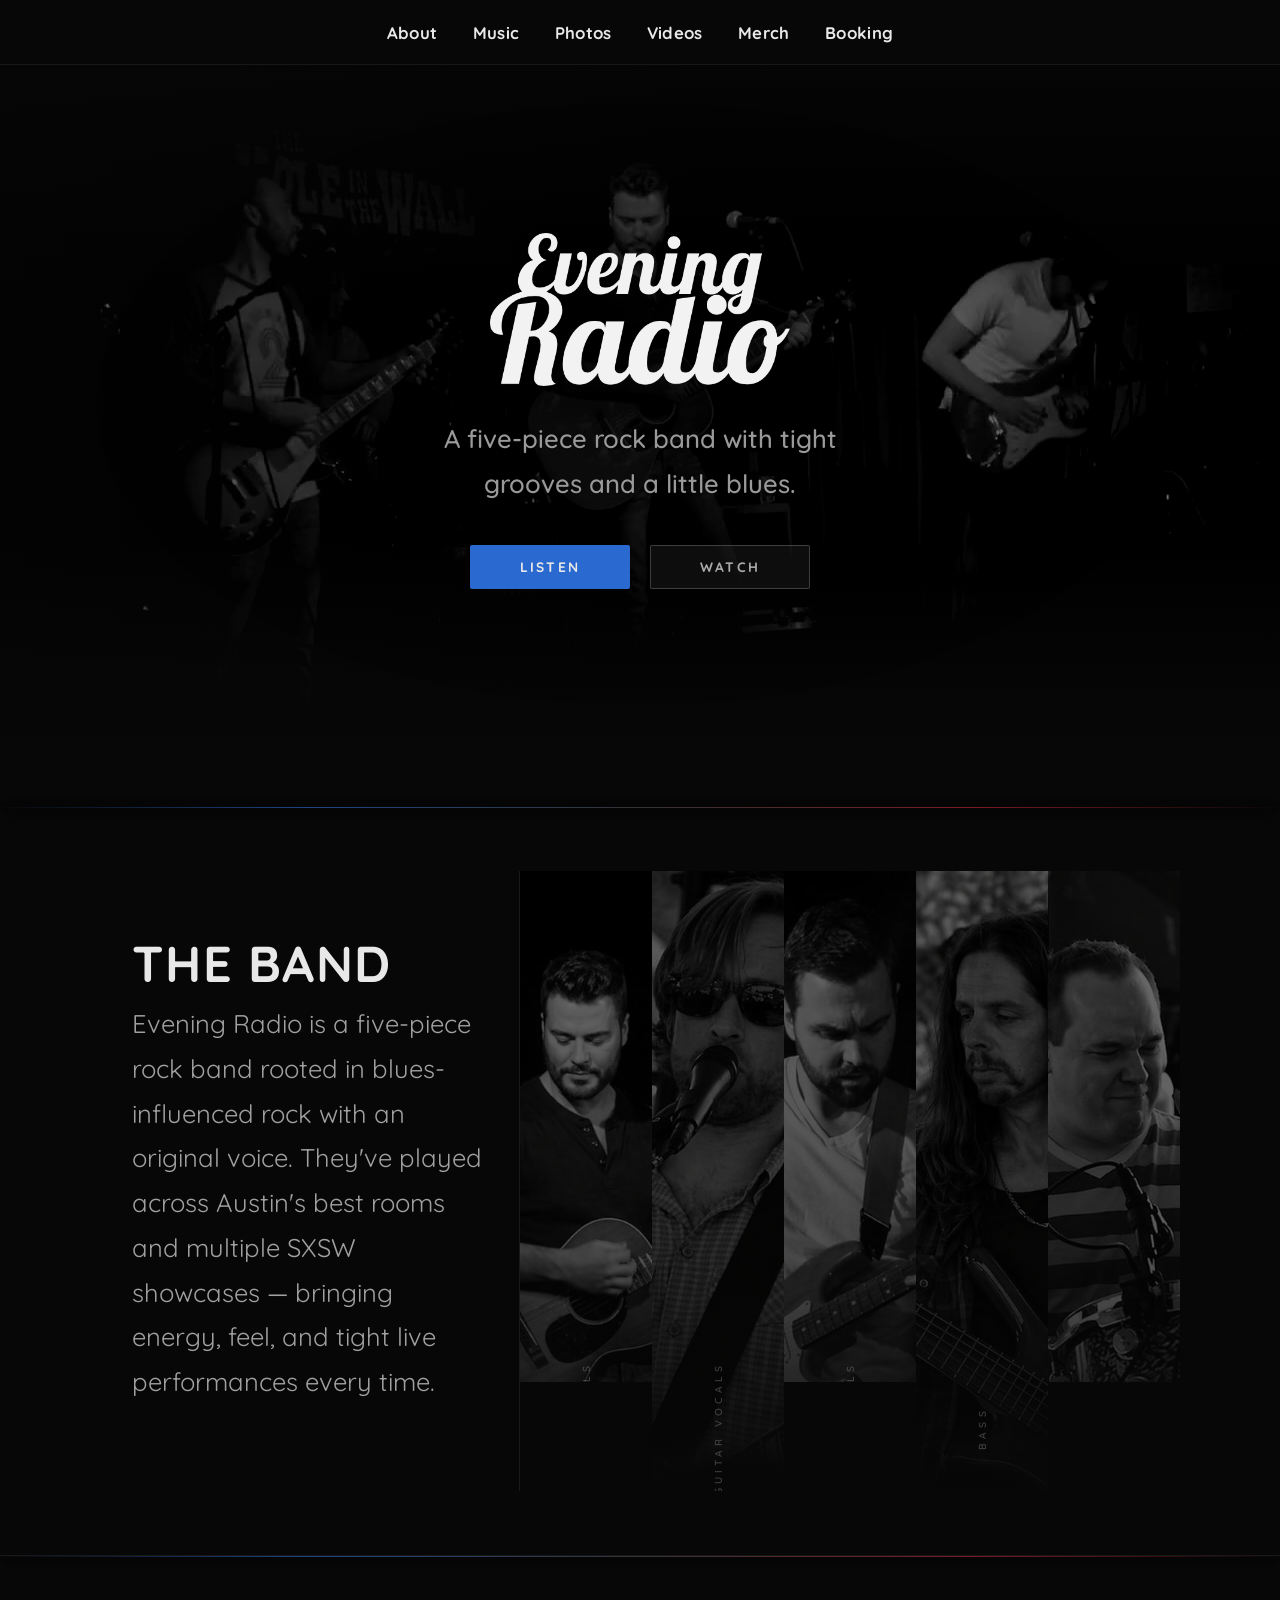
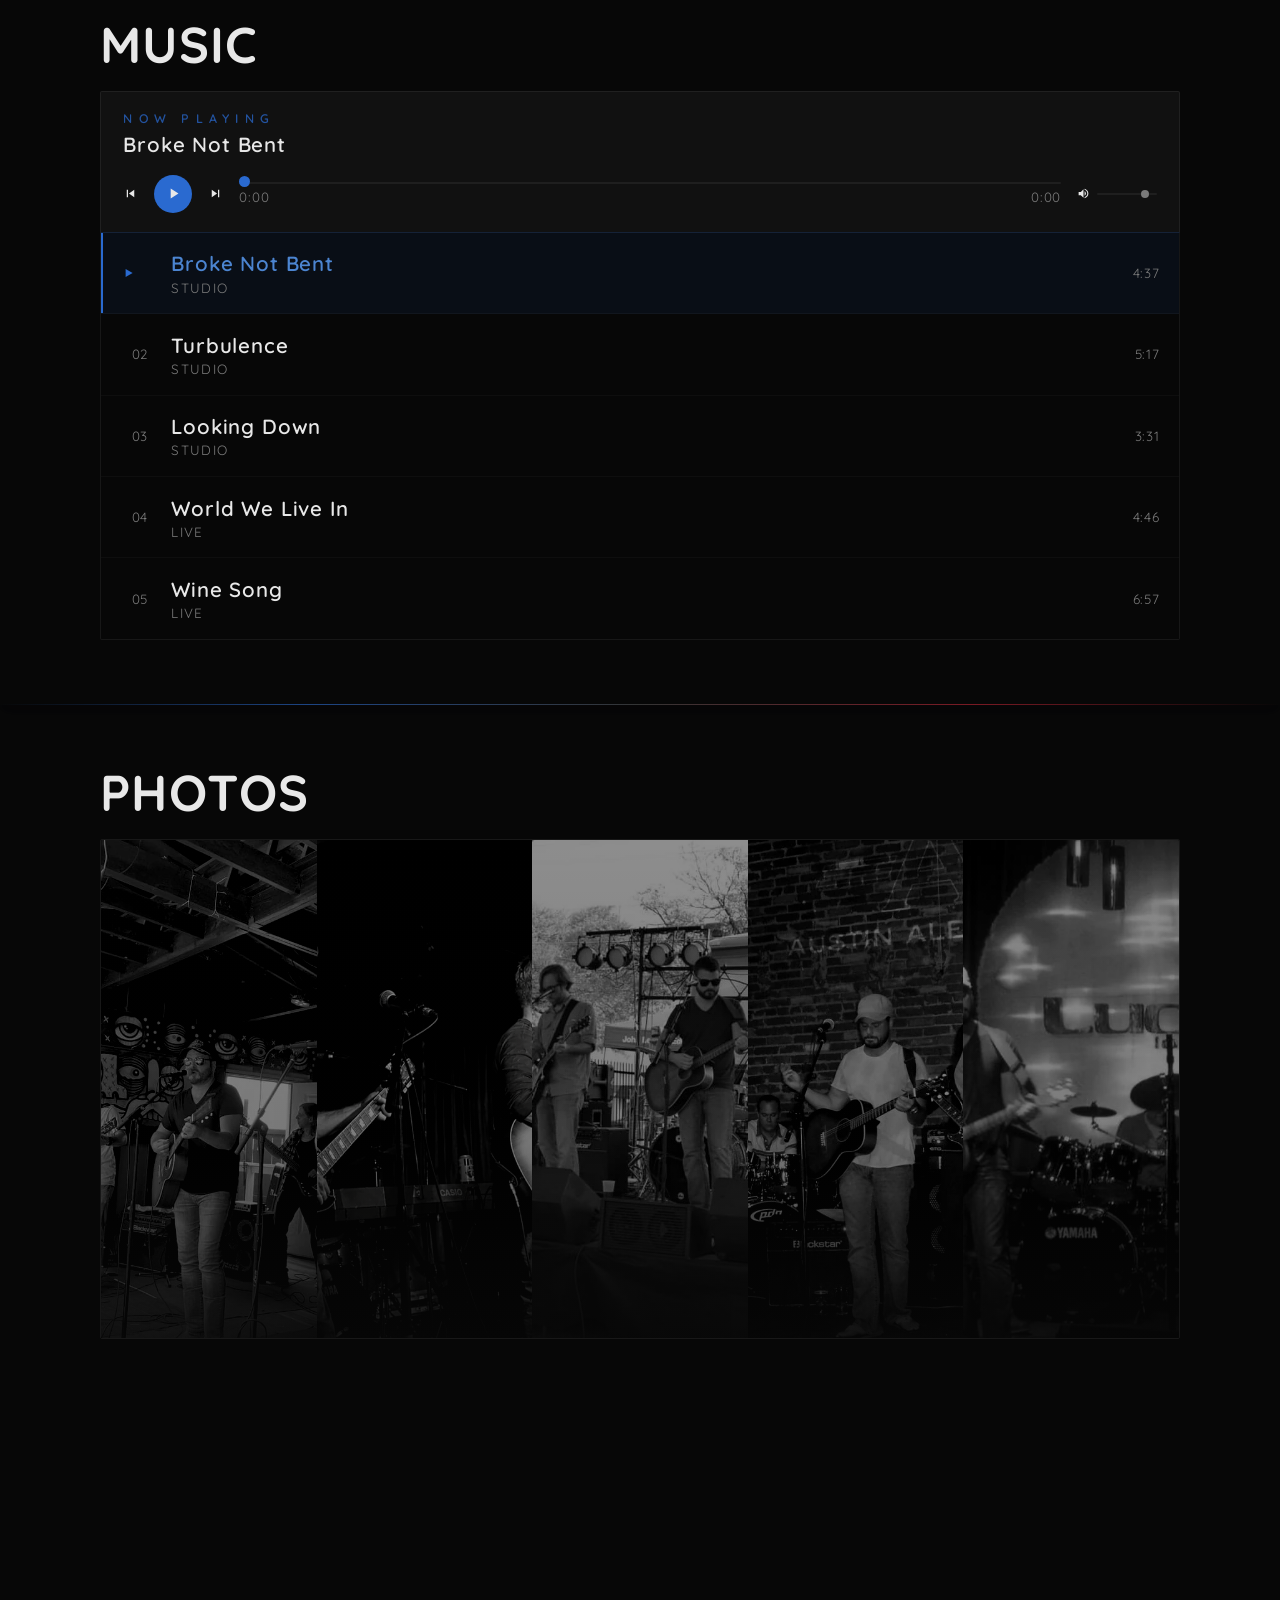
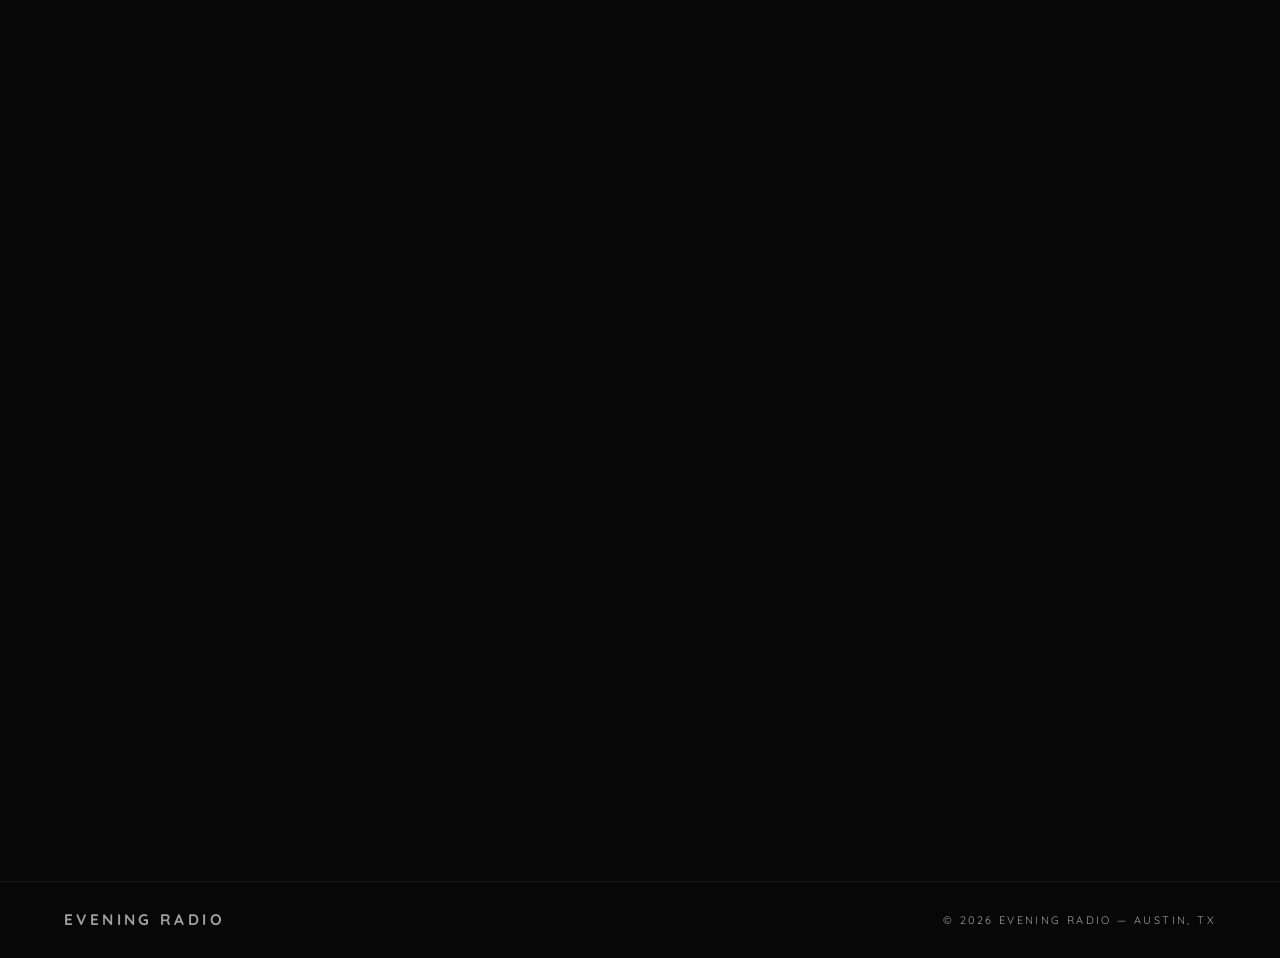
==== commit 776ba1a0: "Resize poster for mobile" ====
--- a/index.html
+++ b/index.html
@@ -32,7 +32,9 @@
 .nav-toggle .bar{width:100%;height:2px;background:var(--offwhite)}
 .hero{position:relative;width:100vw;margin-left:calc(-50vw + 50%);margin-bottom:4rem;height:calc(82vh - 60px);min-height:600px;max-height:820px;overflow:hidden;display:flex;align-items:center;justify-content:center}
 .hero-video-wrap{position:absolute;inset:0;z-index:0;overflow:hidden;pointer-events:none}
-.hero-video-wrap video{position:absolute;top:65%;left:50%;width:100%;height:140%;object-fit:cover;transform:translate(-50%,-50%);filter:brightness(.5) saturate(0) contrast(1.1)}
+.hero-poster{position:absolute;inset:0;z-index:0;display:block}
+.hero-poster img{width:100%;height:100%;object-fit:cover;display:block;filter:brightness(.5) saturate(0) contrast(1.1)}
+.hero-video-wrap video{position:absolute;top:65%;left:50%;z-index:1;width:100%;height:140%;object-fit:cover;transform:translate(-50%,-50%);filter:brightness(.5) saturate(0) contrast(1.1)}
 .hero-fade-bottom{position:absolute;left:0;right:0;bottom:0;height:30%;z-index:2;background:linear-gradient(to top,#070707,transparent)}
 .hero-fade-top{position:absolute;top:-120px;left:0;right:0;height:calc(35% + 120px);z-index:2;background:linear-gradient(to bottom,#070707,transparent)}
 .hero-fade-left{position:absolute;inset:0;z-index:2;background:linear-gradient(to right,rgba(7,7,7,.42),transparent 55%)}
@@ -43,7 +45,7 @@
 .btn-primary,.btn-ghost{font-family:var(--font);font-size:.9rem;font-weight:700;letter-spacing:.16em;text-transform:uppercase;text-decoration:none;display:inline-flex;align-items:center;justify-content:center;border-radius:var(--r);white-space:nowrap}
 .hero-actions .btn-primary,.hero-actions .btn-ghost{min-height:44px;height:44px;min-width:160px;padding:0 1.15rem;font-size:.86rem;letter-spacing:.15em}
 .btn-primary{background:var(--blue-bright);color:var(--offwhite);border:0}.btn-ghost{color:rgba(232,232,232,.82);border:1px solid rgba(232,232,232,.24);background:none}
-@media(max-width:768px){:root{--content-inline:18px}.site-nav-inner{justify-content:flex-start}.nav-toggle{display:flex;margin-right:auto}.site-nav-links{position:absolute;top:calc(var(--nav-height) - 1rem);left:0;right:0;flex-direction:column;gap:0;background:#070707;border-bottom:1px solid var(--border);max-height:0;opacity:0;visibility:hidden;pointer-events:none;overflow:hidden;align-items:center;text-align:center}.site-nav-links.is-open{max-height:390px;padding:.35rem 0 1rem;opacity:1;visibility:visible;pointer-events:auto}.site-nav-links a{display:block;width:100%;padding:.42rem var(--content-inline);text-align:center;font-size:1rem}.hero{height:auto;min-height:420px;max-height:none;margin-bottom:0;padding:0 0 1rem}.hero-content{padding:.8rem var(--content-inline) 1.4rem;gap:1.5rem}.hero-logo{max-width:160px}.hero-tagline{width:auto;max-width:20rem;font-size:1.15rem;line-height:1.65;white-space:normal}.hero-actions{gap:1rem}.hero-actions .btn-primary,.hero-actions .btn-ghost{min-height:42px;height:42px;min-width:150px;font-size:.82rem;letter-spacing:.14em}.hero-video-wrap video{top:50%;left:52%;width:100%;height:100%;object-fit:contain;background:#070707;transform:translate(-50%,-50%) scale(1.1)}}
+@media(max-width:768px){:root{--content-inline:18px}.site-nav-inner{justify-content:flex-start}.nav-toggle{display:flex;margin-right:auto}.site-nav-links{position:absolute;top:calc(var(--nav-height) - 1rem);left:0;right:0;flex-direction:column;gap:0;background:#070707;border-bottom:1px solid var(--border);max-height:0;opacity:0;visibility:hidden;pointer-events:none;overflow:hidden;align-items:center;text-align:center}.site-nav-links.is-open{max-height:390px;padding:.35rem 0 1rem;opacity:1;visibility:visible;pointer-events:auto}.site-nav-links a{display:block;width:100%;padding:.42rem var(--content-inline);text-align:center;font-size:1rem}.hero{height:auto;min-height:420px;max-height:none;margin-bottom:0;padding:0 0 1rem}.hero-content{padding:.8rem var(--content-inline) 1.4rem;gap:1.5rem}.hero-logo{max-width:160px}.hero-tagline{width:auto;max-width:20rem;font-size:1.15rem;line-height:1.65;white-space:normal}.hero-actions{gap:1rem}.hero-actions .btn-primary,.hero-actions .btn-ghost{min-height:42px;height:42px;min-width:150px;font-size:.82rem;letter-spacing:.14em}.hero-poster{top:50%;left:52%;right:auto;bottom:auto;width:100%;height:100%;transform:translate(-50%,-50%) scale(1.1)}.hero-poster img{object-fit:contain;background:#070707}.hero-video-wrap video{top:50%;left:52%;width:100%;height:100%;object-fit:contain;background:#070707;transform:translate(-50%,-50%) scale(1.1)}}
 @media(max-width:420px){:root{--content-inline:16px}.hero{min-height:340px;padding-bottom:.9rem}.hero-content{padding:.45rem var(--content-inline) 1.15rem;gap:1rem}.hero-logo{max-width:136px}.hero-tagline{max-width:17.5rem;font-size:1.04rem;line-height:1.6}.hero-actions{flex-direction:column;gap:.75rem}.hero-actions .btn-primary,.hero-actions .btn-ghost{min-height:40px;height:40px;font-size:.8rem;letter-spacing:.13em}}
 </style>
 <link rel="preload" href="styles.css?v=perf-1" as="style" onload="this.onload=null;this.rel='stylesheet'">
@@ -91,8 +93,12 @@
 <!-- Hero -->
 <section class="hero" id="top">
   <div class="hero-video-wrap">
-<video id="heroVideo" muted loop playsinline preload="none" poster="images/hero-frame.jpg">
-  <source data-src="hero-background-mobile-faststart.mp4" type="video/mp4">
+<picture class="hero-poster" aria-hidden="true">
+  <source media="(max-width: 768px)" srcset="images/hero-frame-mobile.jpg">
+  <img src="images/hero-frame.jpg" alt="" width="1280" height="720">
+</picture>
+<video id="heroVideo" muted loop playsinline preload="none">
+  <source data-src="video/hero-background-mobile-faststart.mp4" type="video/mp4">
   <source data-src="video/hero-background.mp4" type="video/mp4">
 </video>
     </div>
--- a/styles.css
+++ b/styles.css
@@ -290,10 +290,43 @@
   pointer-events: none
 }
 
+.hero-poster {
+  position: absolute;
+  inset: 0;
+  z-index: 0;
+  display: block
+}
+
+.hero-poster img {
+  width: 100%;
+  height: 100%;
+  object-fit: cover;
+  display: block;
+  filter: brightness(0.5) saturate(0) contrast(1.1)
+}
+
+@media (max-width:768px) {
+  .hero-poster {
+    top: 50%;
+    left: 52%;
+    right: auto;
+    bottom: auto;
+    width: 100%;
+    height: 100%;
+    transform: translate(-50%, -50%) scale(1.1)
+  }
+
+  .hero-poster img {
+    object-fit: contain;
+    background: #070707
+  }
+}
+
 .hero-video-wrap video {
   position: absolute;
   top: 65%;
   left: 50%;
+  z-index: 1;
   width: 100%;
   height: 140%;
   object-fit: cover;
--- a/styles.css
+++ b/styles.css
@@ -290,10 +290,43 @@
   pointer-events: none
 }
 
+.hero-poster {
+  position: absolute;
+  inset: 0;
+  z-index: 0;
+  display: block
+}
+
+.hero-poster img {
+  width: 100%;
+  height: 100%;
+  object-fit: cover;
+  display: block;
+  filter: brightness(0.5) saturate(0) contrast(1.1)
+}
+
+@media (max-width:768px) {
+  .hero-poster {
+    top: 50%;
+    left: 52%;
+    right: auto;
+    bottom: auto;
+    width: 100%;
+    height: 100%;
+    transform: translate(-50%, -50%) scale(1.1)
+  }
+
+  .hero-poster img {
+    object-fit: contain;
+    background: #070707
+  }
+}
+
 .hero-video-wrap video {
   position: absolute;
   top: 65%;
   left: 50%;
+  z-index: 1;
   width: 100%;
   height: 140%;
   object-fit: cover;
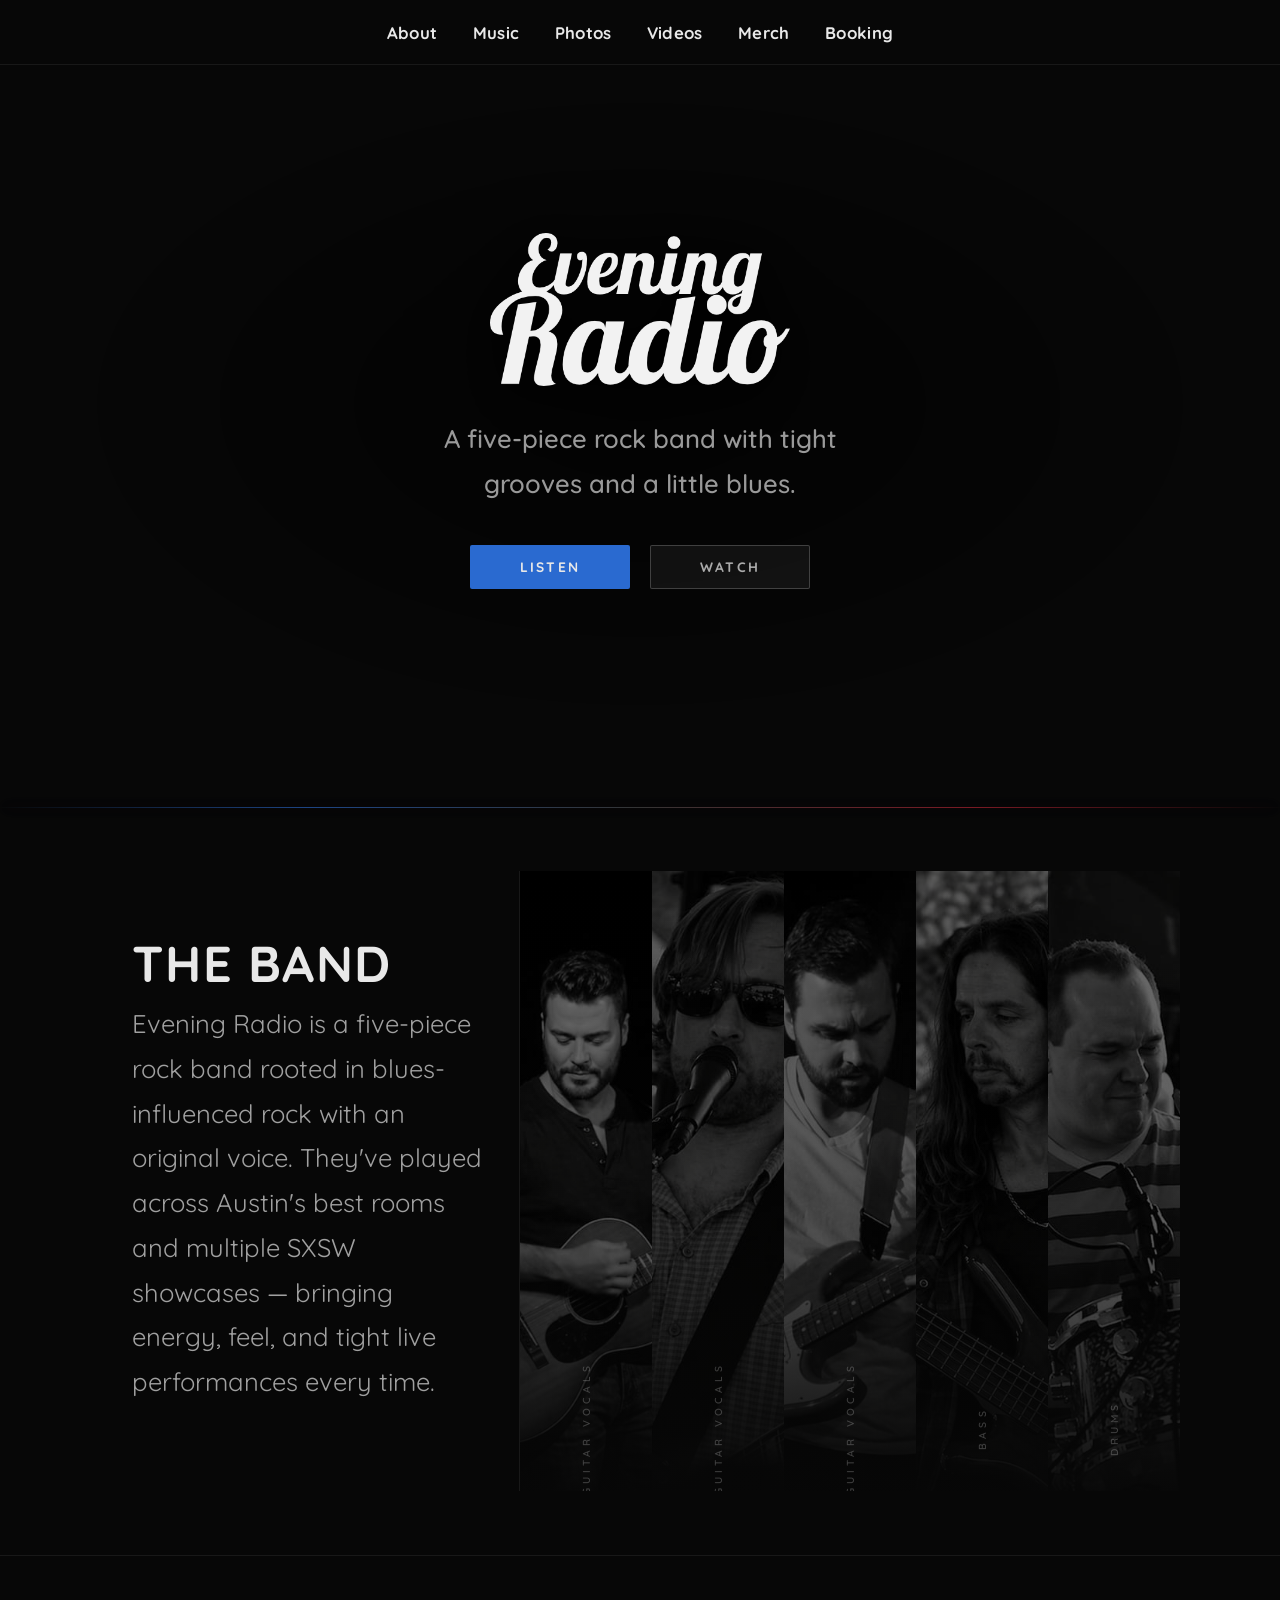
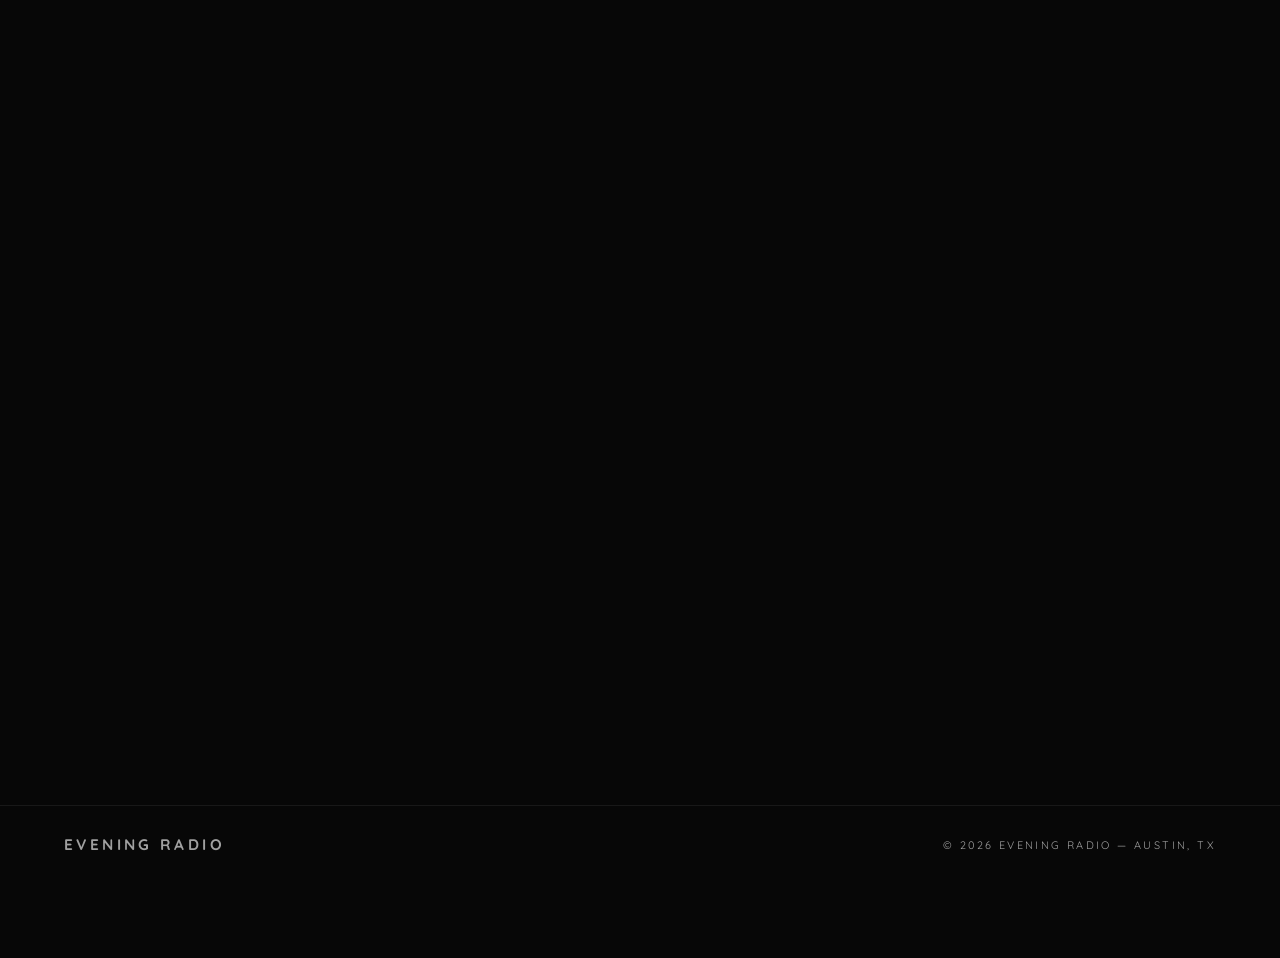
==== commit f9200076: "Remove posters" ====
--- a/index.html
+++ b/index.html
@@ -32,8 +32,6 @@
 .nav-toggle .bar{width:100%;height:2px;background:var(--offwhite)}
 .hero{position:relative;width:100vw;margin-left:calc(-50vw + 50%);margin-bottom:4rem;height:calc(82vh - 60px);min-height:600px;max-height:820px;overflow:hidden;display:flex;align-items:center;justify-content:center}
 .hero-video-wrap{position:absolute;inset:0;z-index:0;overflow:hidden;pointer-events:none}
-.hero-poster{position:absolute;inset:0;z-index:0;display:block}
-.hero-poster img{width:100%;height:100%;object-fit:cover;display:block;filter:brightness(.5) saturate(0) contrast(1.1)}
 .hero-video-wrap video{position:absolute;top:65%;left:50%;z-index:1;width:100%;height:140%;object-fit:cover;transform:translate(-50%,-50%);filter:brightness(.5) saturate(0) contrast(1.1)}
 .hero-fade-bottom{position:absolute;left:0;right:0;bottom:0;height:30%;z-index:2;background:linear-gradient(to top,#070707,transparent)}
 .hero-fade-top{position:absolute;top:-120px;left:0;right:0;height:calc(35% + 120px);z-index:2;background:linear-gradient(to bottom,#070707,transparent)}
@@ -45,7 +43,7 @@
 .btn-primary,.btn-ghost{font-family:var(--font);font-size:.9rem;font-weight:700;letter-spacing:.16em;text-transform:uppercase;text-decoration:none;display:inline-flex;align-items:center;justify-content:center;border-radius:var(--r);white-space:nowrap}
 .hero-actions .btn-primary,.hero-actions .btn-ghost{min-height:44px;height:44px;min-width:160px;padding:0 1.15rem;font-size:.86rem;letter-spacing:.15em}
 .btn-primary{background:var(--blue-bright);color:var(--offwhite);border:0}.btn-ghost{color:rgba(232,232,232,.82);border:1px solid rgba(232,232,232,.24);background:none}
-@media(max-width:768px){:root{--content-inline:18px}.site-nav-inner{justify-content:flex-start}.nav-toggle{display:flex;margin-right:auto}.site-nav-links{position:absolute;top:calc(var(--nav-height) - 1rem);left:0;right:0;flex-direction:column;gap:0;background:#070707;border-bottom:1px solid var(--border);max-height:0;opacity:0;visibility:hidden;pointer-events:none;overflow:hidden;align-items:center;text-align:center}.site-nav-links.is-open{max-height:390px;padding:.35rem 0 1rem;opacity:1;visibility:visible;pointer-events:auto}.site-nav-links a{display:block;width:100%;padding:.42rem var(--content-inline);text-align:center;font-size:1rem}.hero{height:auto;min-height:420px;max-height:none;margin-bottom:0;padding:0 0 1rem}.hero-content{padding:.8rem var(--content-inline) 1.4rem;gap:1.5rem}.hero-logo{max-width:160px}.hero-tagline{width:auto;max-width:20rem;font-size:1.15rem;line-height:1.65;white-space:normal}.hero-actions{gap:1rem}.hero-actions .btn-primary,.hero-actions .btn-ghost{min-height:42px;height:42px;min-width:150px;font-size:.82rem;letter-spacing:.14em}.hero-poster{top:50%;left:52%;right:auto;bottom:auto;width:100%;height:100%;transform:translate(-50%,-50%) scale(1.1)}.hero-poster img{object-fit:contain;background:#070707}.hero-video-wrap video{top:50%;left:52%;width:100%;height:100%;object-fit:contain;background:#070707;transform:translate(-50%,-50%) scale(1.1)}}
+@media(max-width:768px){:root{--content-inline:18px}.site-nav-inner{justify-content:flex-start}.nav-toggle{display:flex;margin-right:auto}.site-nav-links{position:absolute;top:calc(var(--nav-height) - 1rem);left:0;right:0;flex-direction:column;gap:0;background:#070707;border-bottom:1px solid var(--border);max-height:0;opacity:0;visibility:hidden;pointer-events:none;overflow:hidden;align-items:center;text-align:center}.site-nav-links.is-open{max-height:390px;padding:.35rem 0 1rem;opacity:1;visibility:visible;pointer-events:auto}.site-nav-links a{display:block;width:100%;padding:.42rem var(--content-inline);text-align:center;font-size:1rem}.hero{height:auto;min-height:420px;max-height:none;margin-bottom:0;padding:0 0 1rem}.hero-content{padding:.8rem var(--content-inline) 1.4rem;gap:1.5rem}.hero-logo{max-width:160px}.hero-tagline{width:auto;max-width:20rem;font-size:1.15rem;line-height:1.65;white-space:normal}.hero-actions{gap:1rem}.hero-actions .btn-primary,.hero-actions .btn-ghost{min-height:42px;height:42px;min-width:150px;font-size:.82rem;letter-spacing:.14em}.hero-video-wrap video{top:50%;left:52%;width:100%;height:100%;object-fit:contain;background:#070707;transform:translate(-50%,-50%) scale(1.1)}}
 @media(max-width:420px){:root{--content-inline:16px}.hero{min-height:340px;padding-bottom:.9rem}.hero-content{padding:.45rem var(--content-inline) 1.15rem;gap:1rem}.hero-logo{max-width:136px}.hero-tagline{max-width:17.5rem;font-size:1.04rem;line-height:1.6}.hero-actions{flex-direction:column;gap:.75rem}.hero-actions .btn-primary,.hero-actions .btn-ghost{min-height:40px;height:40px;font-size:.8rem;letter-spacing:.13em}}
 </style>
 <link rel="preload" href="styles.css?v=perf-1" as="style" onload="this.onload=null;this.rel='stylesheet'">
@@ -93,10 +91,6 @@
 <!-- Hero -->
 <section class="hero" id="top">
   <div class="hero-video-wrap">
-<picture class="hero-poster" aria-hidden="true">
-  <source media="(max-width: 768px)" srcset="images/hero-frame-mobile.jpg">
-  <img src="images/hero-frame.jpg" alt="" width="1280" height="720">
-</picture>
 <video id="heroVideo" muted loop playsinline preload="none">
   <source data-src="video/hero-background-mobile-faststart.mp4" type="video/mp4">
   <source data-src="video/hero-background.mp4" type="video/mp4">
--- a/styles.css
+++ b/styles.css
@@ -288,38 +288,6 @@
   z-index: 0;
   overflow: hidden;
   pointer-events: none
-}
-
-.hero-poster {
-  position: absolute;
-  inset: 0;
-  z-index: 0;
-  display: block
-}
-
-.hero-poster img {
-  width: 100%;
-  height: 100%;
-  object-fit: cover;
-  display: block;
-  filter: brightness(0.5) saturate(0) contrast(1.1)
-}
-
-@media (max-width:768px) {
-  .hero-poster {
-    top: 50%;
-    left: 52%;
-    right: auto;
-    bottom: auto;
-    width: 100%;
-    height: 100%;
-    transform: translate(-50%, -50%) scale(1.1)
-  }
-
-  .hero-poster img {
-    object-fit: contain;
-    background: #070707
-  }
 }
 
 .hero-video-wrap video {
--- a/styles.css
+++ b/styles.css
@@ -288,38 +288,6 @@
   z-index: 0;
   overflow: hidden;
   pointer-events: none
-}
-
-.hero-poster {
-  position: absolute;
-  inset: 0;
-  z-index: 0;
-  display: block
-}
-
-.hero-poster img {
-  width: 100%;
-  height: 100%;
-  object-fit: cover;
-  display: block;
-  filter: brightness(0.5) saturate(0) contrast(1.1)
-}
-
-@media (max-width:768px) {
-  .hero-poster {
-    top: 50%;
-    left: 52%;
-    right: auto;
-    bottom: auto;
-    width: 100%;
-    height: 100%;
-    transform: translate(-50%, -50%) scale(1.1)
-  }
-
-  .hero-poster img {
-    object-fit: contain;
-    background: #070707
-  }
 }
 
 .hero-video-wrap video {
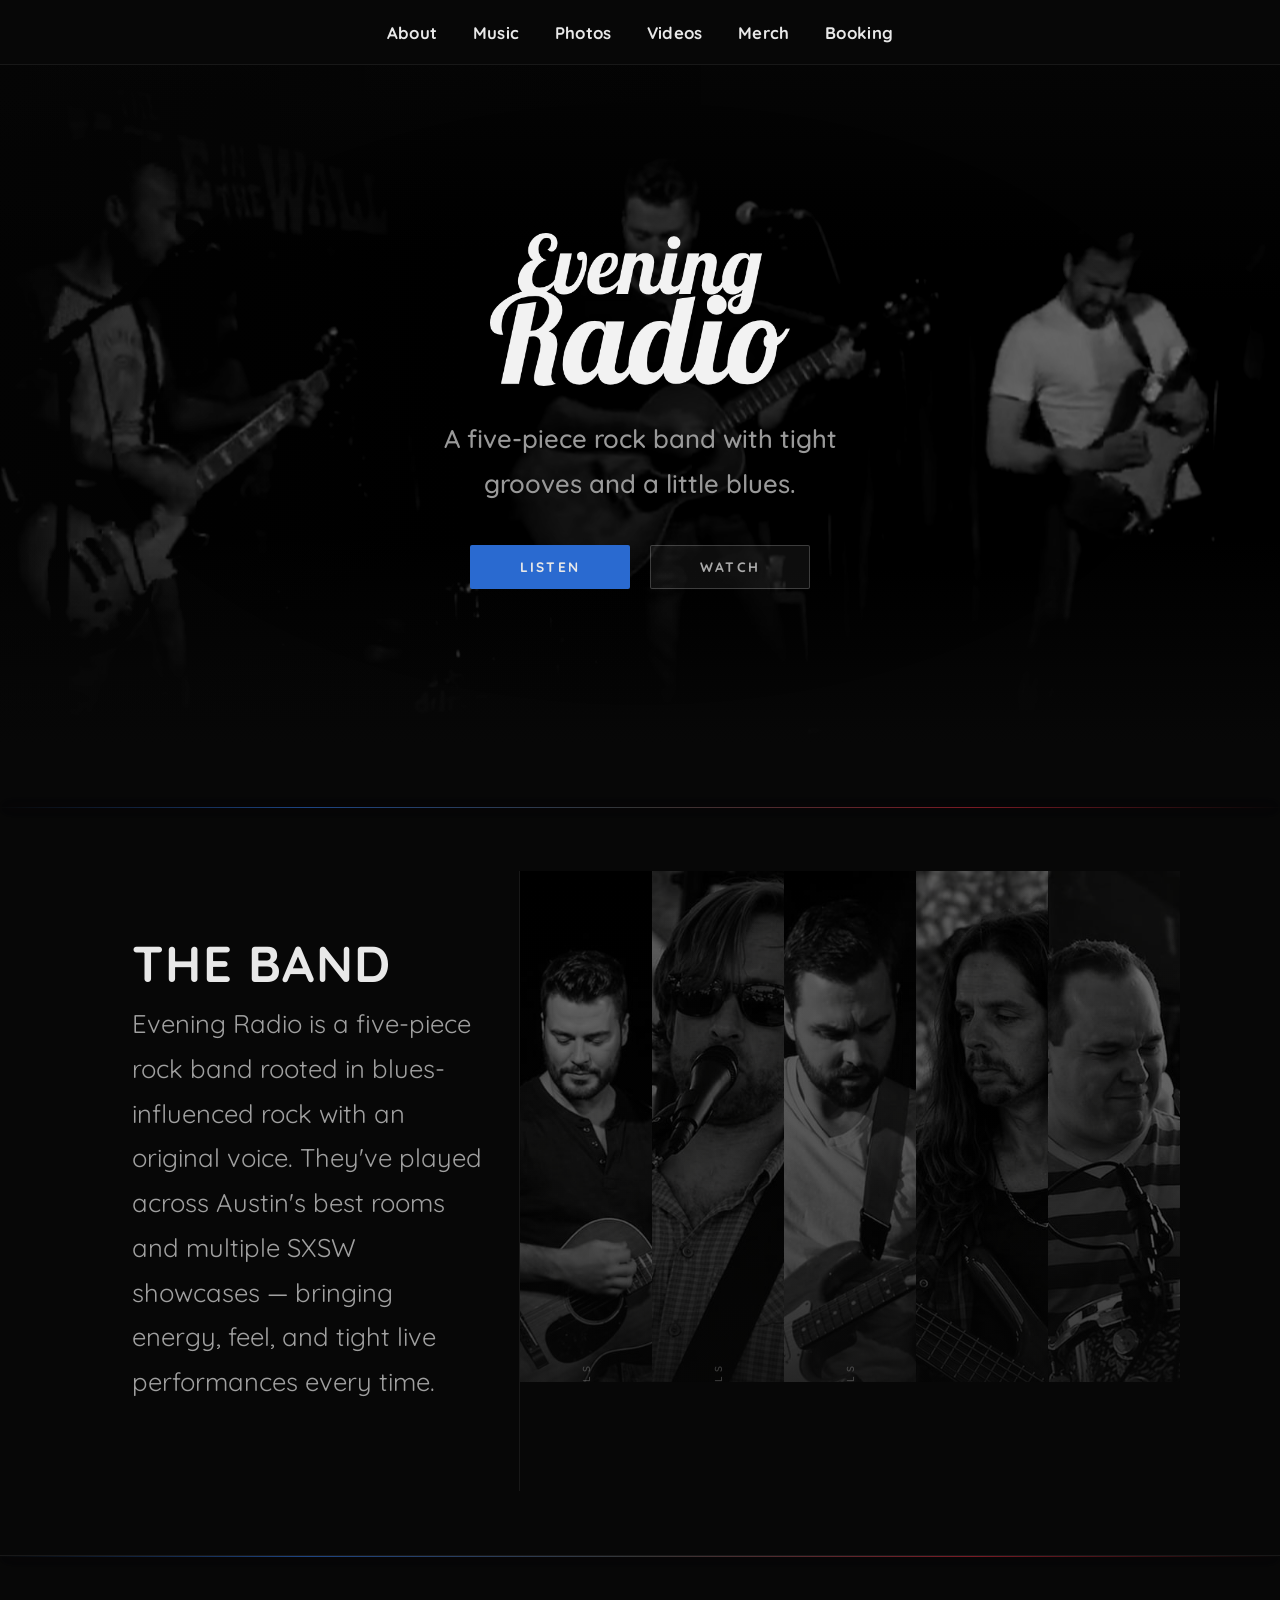
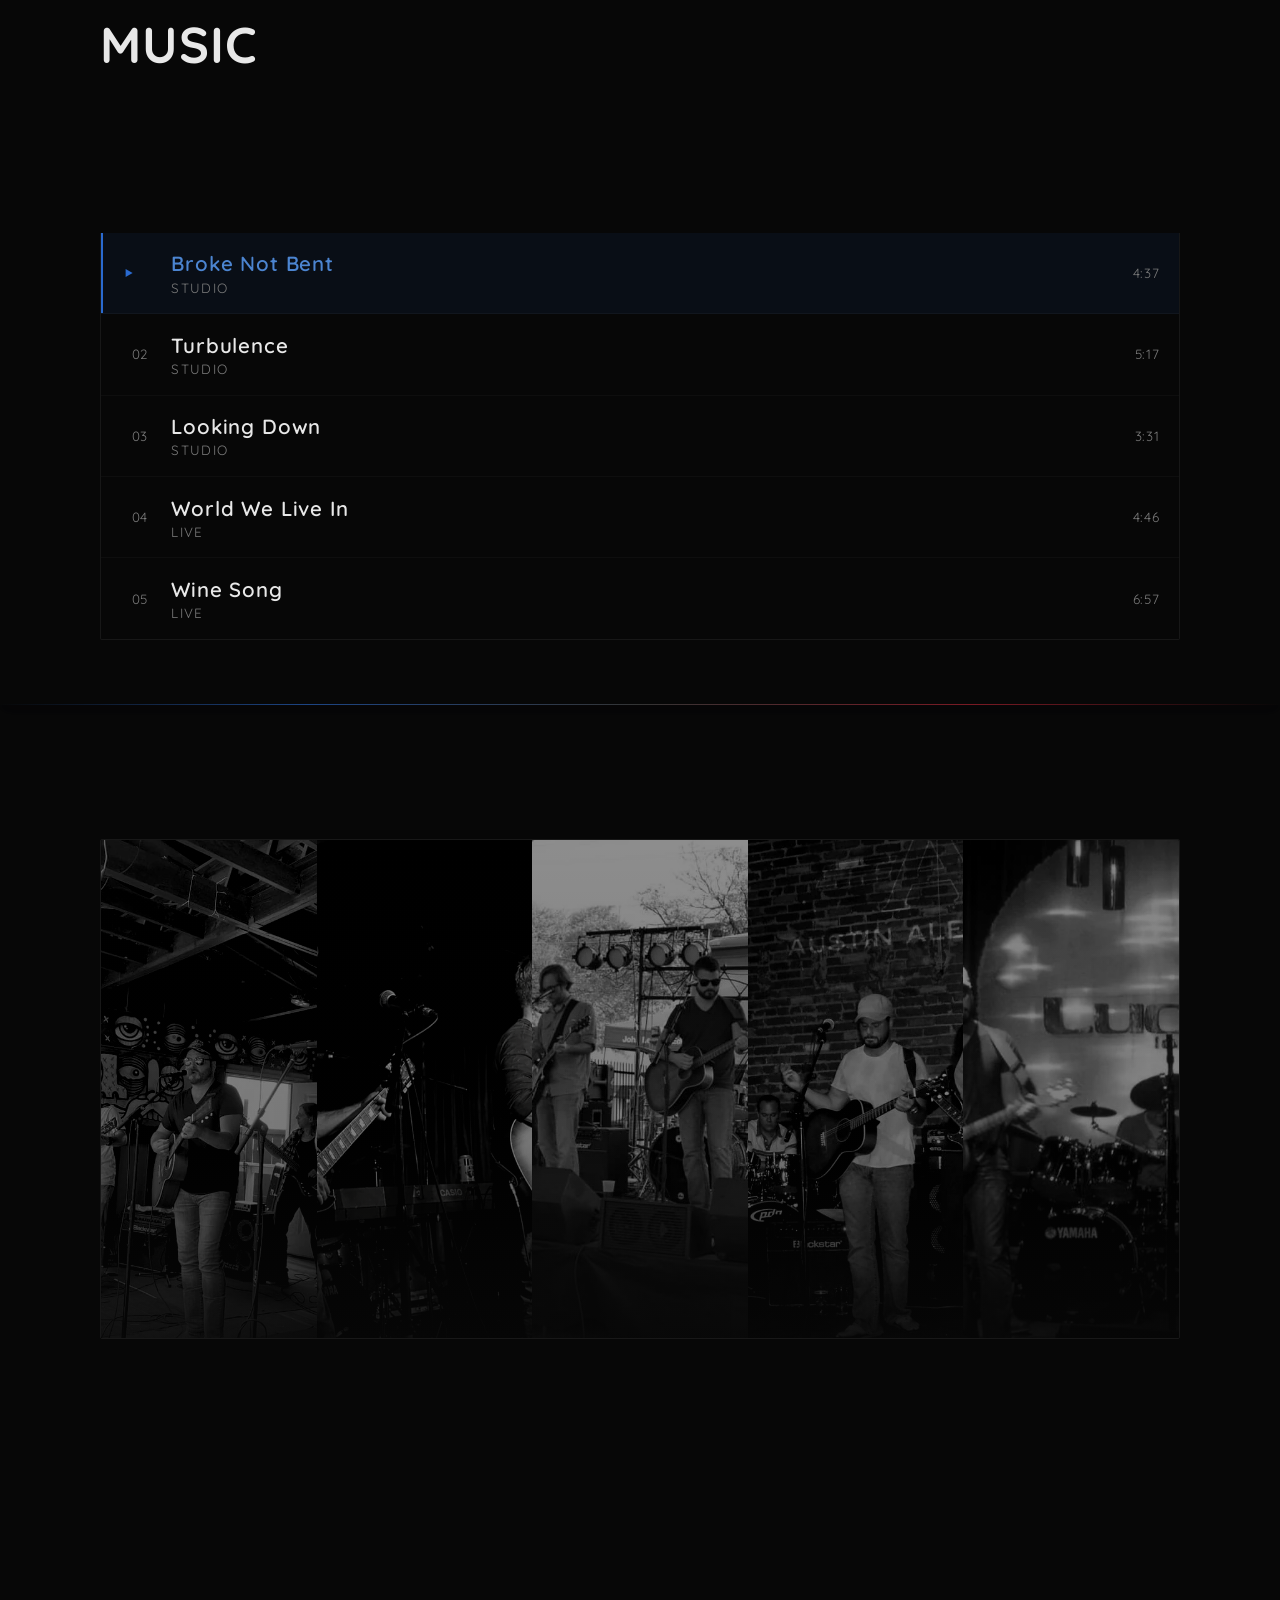
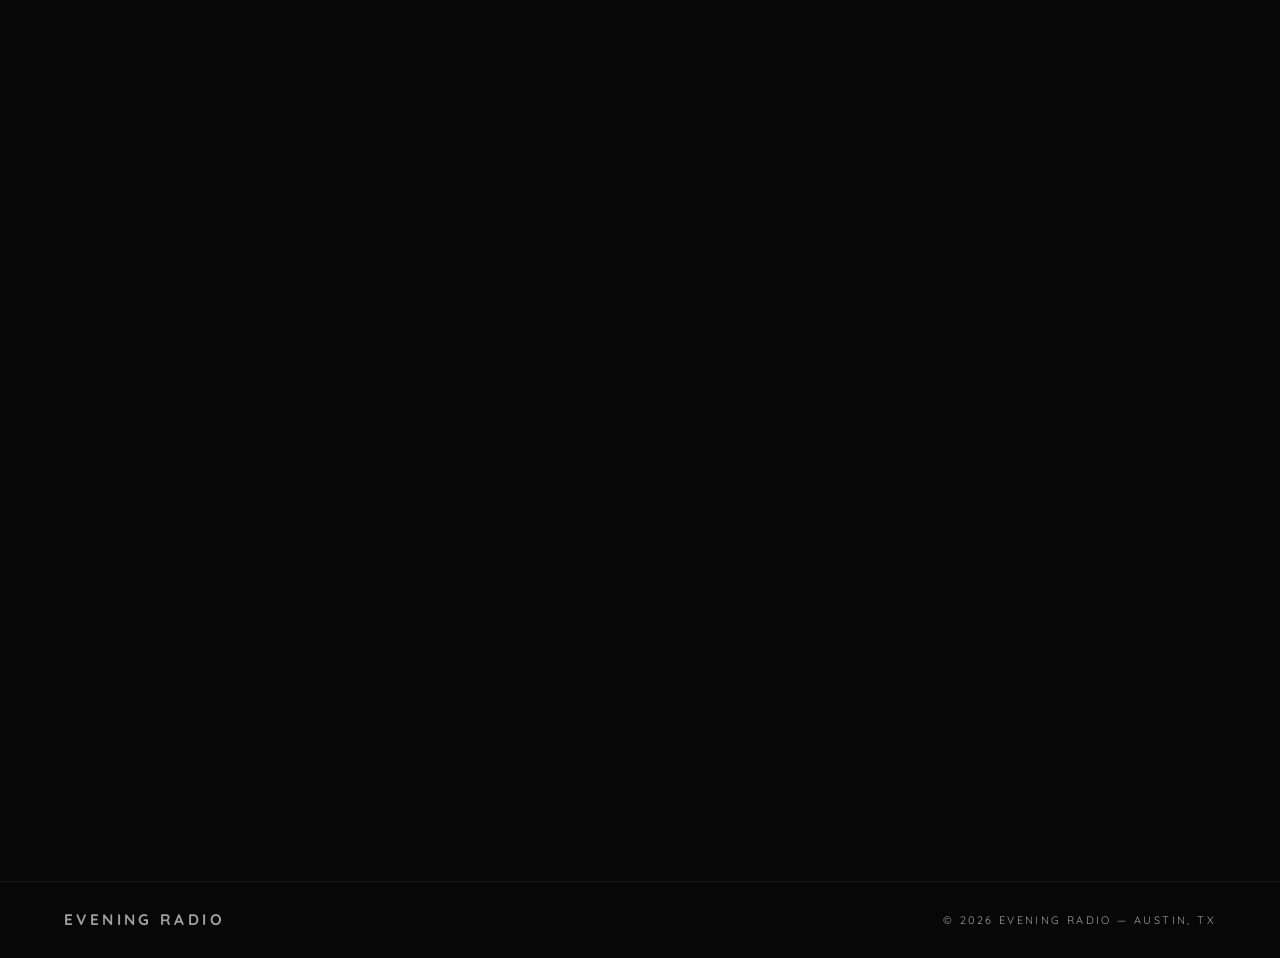
==== commit 47ca91df: "Update code to add webms" ====
--- a/index.html
+++ b/index.html
@@ -30,9 +30,9 @@
 .site-nav-links a{font:700 1.05rem/normal var(--font);letter-spacing:.02em;text-transform:none;color:var(--offwhite);text-decoration:none;border-bottom:1px solid transparent;padding-bottom:2px}
 .nav-toggle{display:none;flex-direction:column;justify-content:center;gap:4px;width:32px;height:32px;background:none;border:0;cursor:pointer;padding:0}
 .nav-toggle .bar{width:100%;height:2px;background:var(--offwhite)}
-.hero{position:relative;width:100vw;margin-left:calc(-50vw + 50%);margin-bottom:4rem;height:calc(82vh - 60px);min-height:600px;max-height:820px;overflow:hidden;display:flex;align-items:center;justify-content:center}
-.hero-video-wrap{position:absolute;inset:0;z-index:0;overflow:hidden;pointer-events:none}
-.hero-video-wrap video{position:absolute;top:65%;left:50%;z-index:1;width:100%;height:140%;object-fit:cover;transform:translate(-50%,-50%);filter:brightness(.5) saturate(0) contrast(1.1)}
+.hero{position:relative;width:100vw;margin-left:calc(-50vw + 50%);margin-bottom:4rem;height:calc(82vh - 60px);min-height:600px;max-height:820px;overflow:hidden;display:flex;align-items:center;justify-content:center;background:#070707}
+.hero-video-wrap{position:absolute;inset:0;z-index:0;overflow:hidden;pointer-events:none;background:#070707}
+.hero-video-wrap video{position:absolute;top:65%;left:50%;z-index:1;width:100%;height:140%;object-fit:cover;transform:translate(-50%,-50%);filter:brightness(.5) saturate(0) contrast(1.1);background:#070707}
 .hero-fade-bottom{position:absolute;left:0;right:0;bottom:0;height:30%;z-index:2;background:linear-gradient(to top,#070707,transparent)}
 .hero-fade-top{position:absolute;top:-120px;left:0;right:0;height:calc(35% + 120px);z-index:2;background:linear-gradient(to bottom,#070707,transparent)}
 .hero-fade-left{position:absolute;inset:0;z-index:2;background:linear-gradient(to right,rgba(7,7,7,.42),transparent 55%)}
@@ -46,8 +46,8 @@
 @media(max-width:768px){:root{--content-inline:18px}.site-nav-inner{justify-content:flex-start}.nav-toggle{display:flex;margin-right:auto}.site-nav-links{position:absolute;top:calc(var(--nav-height) - 1rem);left:0;right:0;flex-direction:column;gap:0;background:#070707;border-bottom:1px solid var(--border);max-height:0;opacity:0;visibility:hidden;pointer-events:none;overflow:hidden;align-items:center;text-align:center}.site-nav-links.is-open{max-height:390px;padding:.35rem 0 1rem;opacity:1;visibility:visible;pointer-events:auto}.site-nav-links a{display:block;width:100%;padding:.42rem var(--content-inline);text-align:center;font-size:1rem}.hero{height:auto;min-height:420px;max-height:none;margin-bottom:0;padding:0 0 1rem}.hero-content{padding:.8rem var(--content-inline) 1.4rem;gap:1.5rem}.hero-logo{max-width:160px}.hero-tagline{width:auto;max-width:20rem;font-size:1.15rem;line-height:1.65;white-space:normal}.hero-actions{gap:1rem}.hero-actions .btn-primary,.hero-actions .btn-ghost{min-height:42px;height:42px;min-width:150px;font-size:.82rem;letter-spacing:.14em}.hero-video-wrap video{top:50%;left:52%;width:100%;height:100%;object-fit:contain;background:#070707;transform:translate(-50%,-50%) scale(1.1)}}
 @media(max-width:420px){:root{--content-inline:16px}.hero{min-height:340px;padding-bottom:.9rem}.hero-content{padding:.45rem var(--content-inline) 1.15rem;gap:1rem}.hero-logo{max-width:136px}.hero-tagline{max-width:17.5rem;font-size:1.04rem;line-height:1.6}.hero-actions{flex-direction:column;gap:.75rem}.hero-actions .btn-primary,.hero-actions .btn-ghost{min-height:40px;height:40px;font-size:.8rem;letter-spacing:.13em}}
 </style>
-<link rel="preload" href="styles.css?v=perf-1" as="style" onload="this.onload=null;this.rel='stylesheet'">
-<noscript><link rel="stylesheet" href="styles.css?v=perf-1"></noscript>
+<link rel="preload" href="styles.css?v=webm-1" as="style" onload="this.onload=null;this.rel='stylesheet'">
+<noscript><link rel="stylesheet" href="styles.css?v=webm-1"></noscript>
 
 <script type="application/ld+json">
 {
@@ -91,9 +91,9 @@
 <!-- Hero -->
 <section class="hero" id="top">
   <div class="hero-video-wrap">
-<video id="heroVideo" muted loop playsinline preload="none">
-  <source data-src="video/hero-background-mobile-faststart.mp4" type="video/mp4">
-  <source data-src="video/hero-background.mp4" type="video/mp4">
+<video id="heroVideo" muted loop autoplay playsinline preload="auto">
+  <source src="video/hero-background-mobile-faststart.webm" media="(max-width: 768px)" type="video/webm">
+  <source src="video/hero-background.webm" media="(min-width: 769px)" type="video/webm">
 </video>
     </div>
   <div class="hero-fade-top"></div>
@@ -404,6 +404,6 @@
   <span class="footer-copy">© <span id="yr"></span> Evening Radio — Austin, TX</span>
 </footer>
 
-<script src="script.js?v=perf-1" defer></script>
+<script src="script.js?v=webm-1" defer></script>
 </body>
 </html>
--- a/styles.css
+++ b/styles.css
@@ -279,7 +279,8 @@
   overflow: hidden;
   display: flex;
   align-items: center;
-  justify-content: center
+  justify-content: center;
+  background: #070707
 }
 
 .hero-video-wrap {
@@ -287,7 +288,8 @@
   inset: 0;
   z-index: 0;
   overflow: hidden;
-  pointer-events: none
+  pointer-events: none;
+  background: #070707
 }
 
 .hero-video-wrap video {
@@ -300,7 +302,8 @@
   object-fit: cover;
   transform: translate(-50%, -50%);
   filter: brightness(0.5) saturate(0) contrast(1.1);
-  will-change: transform
+  will-change: transform;
+  background: #070707
 }
 
 .hero-fade-bottom {
--- a/styles.css
+++ b/styles.css
@@ -279,7 +279,8 @@
   overflow: hidden;
   display: flex;
   align-items: center;
-  justify-content: center
+  justify-content: center;
+  background: #070707
 }
 
 .hero-video-wrap {
@@ -287,7 +288,8 @@
   inset: 0;
   z-index: 0;
   overflow: hidden;
-  pointer-events: none
+  pointer-events: none;
+  background: #070707
 }
 
 .hero-video-wrap video {
@@ -300,7 +302,8 @@
   object-fit: cover;
   transform: translate(-50%, -50%);
   filter: brightness(0.5) saturate(0) contrast(1.1);
-  will-change: transform
+  will-change: transform;
+  background: #070707
 }
 
 .hero-fade-bottom {
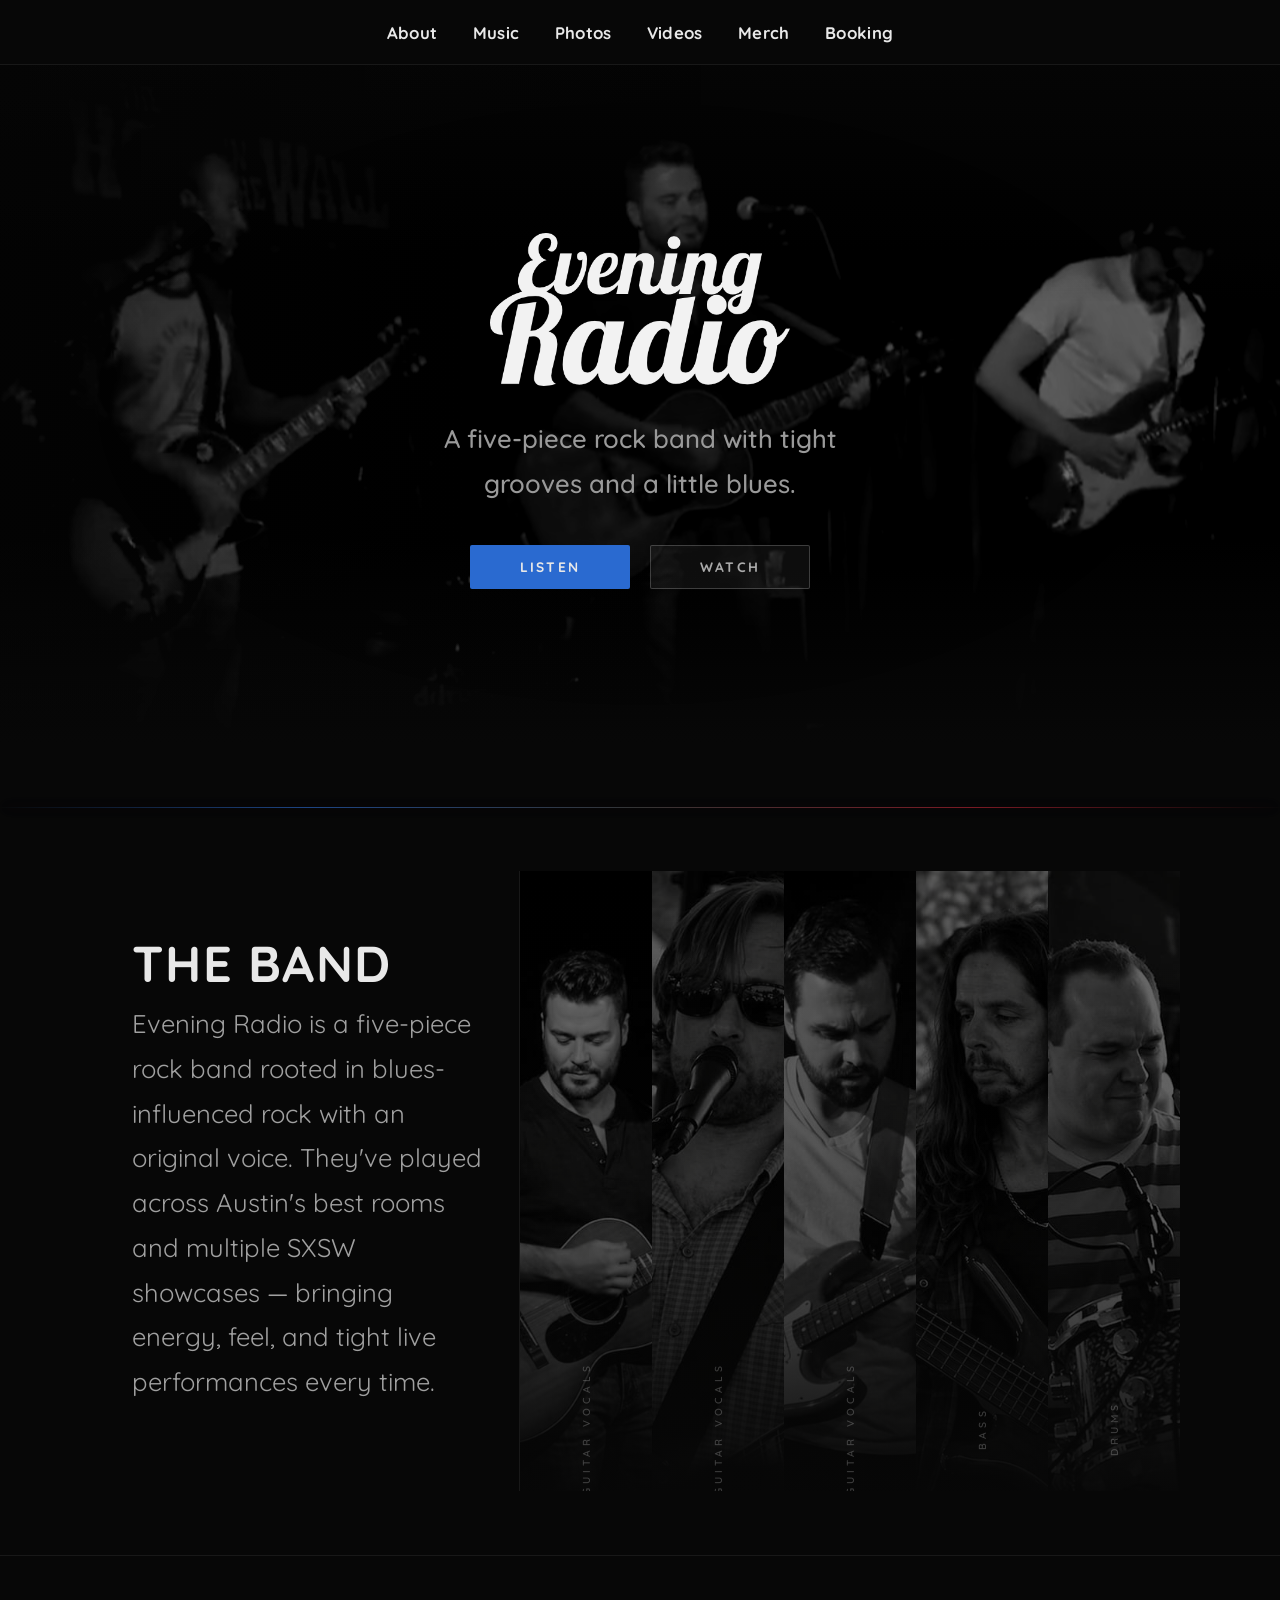
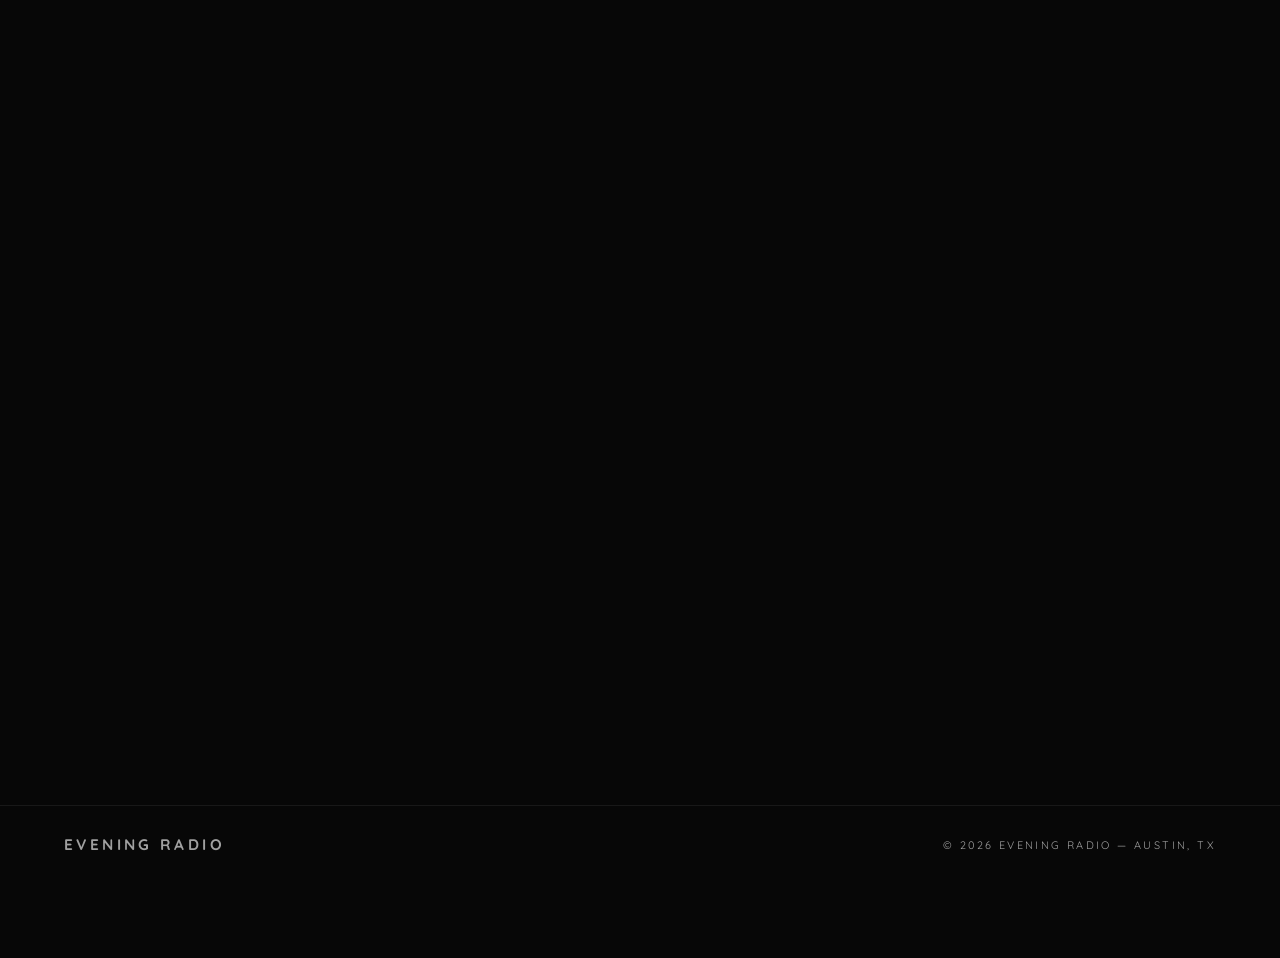
==== commit d986c9bf: "Fix layout shift" ====
--- a/index.html
+++ b/index.html
@@ -18,8 +18,9 @@
 <link rel="apple-touch-icon" href="./images/favicon.png?v=2">
 
 <link rel="preload" as="image" href="images/white-logo.webp" fetchpriority="high">
+<link rel="preload" as="font" type="font/woff2" href="./fonts/quicksand-variable.woff2" crossorigin>
 <style>
-@font-face{font-family:"Quicksand";src:url("./fonts/quicksand-variable.woff2") format("woff2");font-weight:300 700;font-style:normal;font-display:swap}
+@font-face{font-family:"Quicksand";src:url("./fonts/quicksand-variable.woff2") format("woff2");font-weight:300 700;font-style:normal;font-display:optional}
 :root{--black:#070707;--border:rgba(255,255,255,.065);--red-bright:#d43040;--blue-bright:#2a6ad0;--offwhite:#e8e8e8;--text:#a0a0a0;--font:"Quicksand",sans-serif;--r:2px;--content-inline:5vw;--nav-height:64px}
 *,*::before,*::after{box-sizing:border-box;margin:0;padding:0}
 html{scroll-behavior:smooth;font-size:100%}
--- a/styles.css
+++ b/styles.css
@@ -3,7 +3,7 @@
   src: url("./fonts/quicksand-variable.woff2") format("woff2");
   font-weight: 300 700;
   font-style: normal;
-  font-display: swap
+  font-display: optional
 }
 
 :root {
--- a/styles.css
+++ b/styles.css
@@ -3,7 +3,7 @@
   src: url("./fonts/quicksand-variable.woff2") format("woff2");
   font-weight: 300 700;
   font-style: normal;
-  font-display: swap
+  font-display: optional
 }
 
 :root {
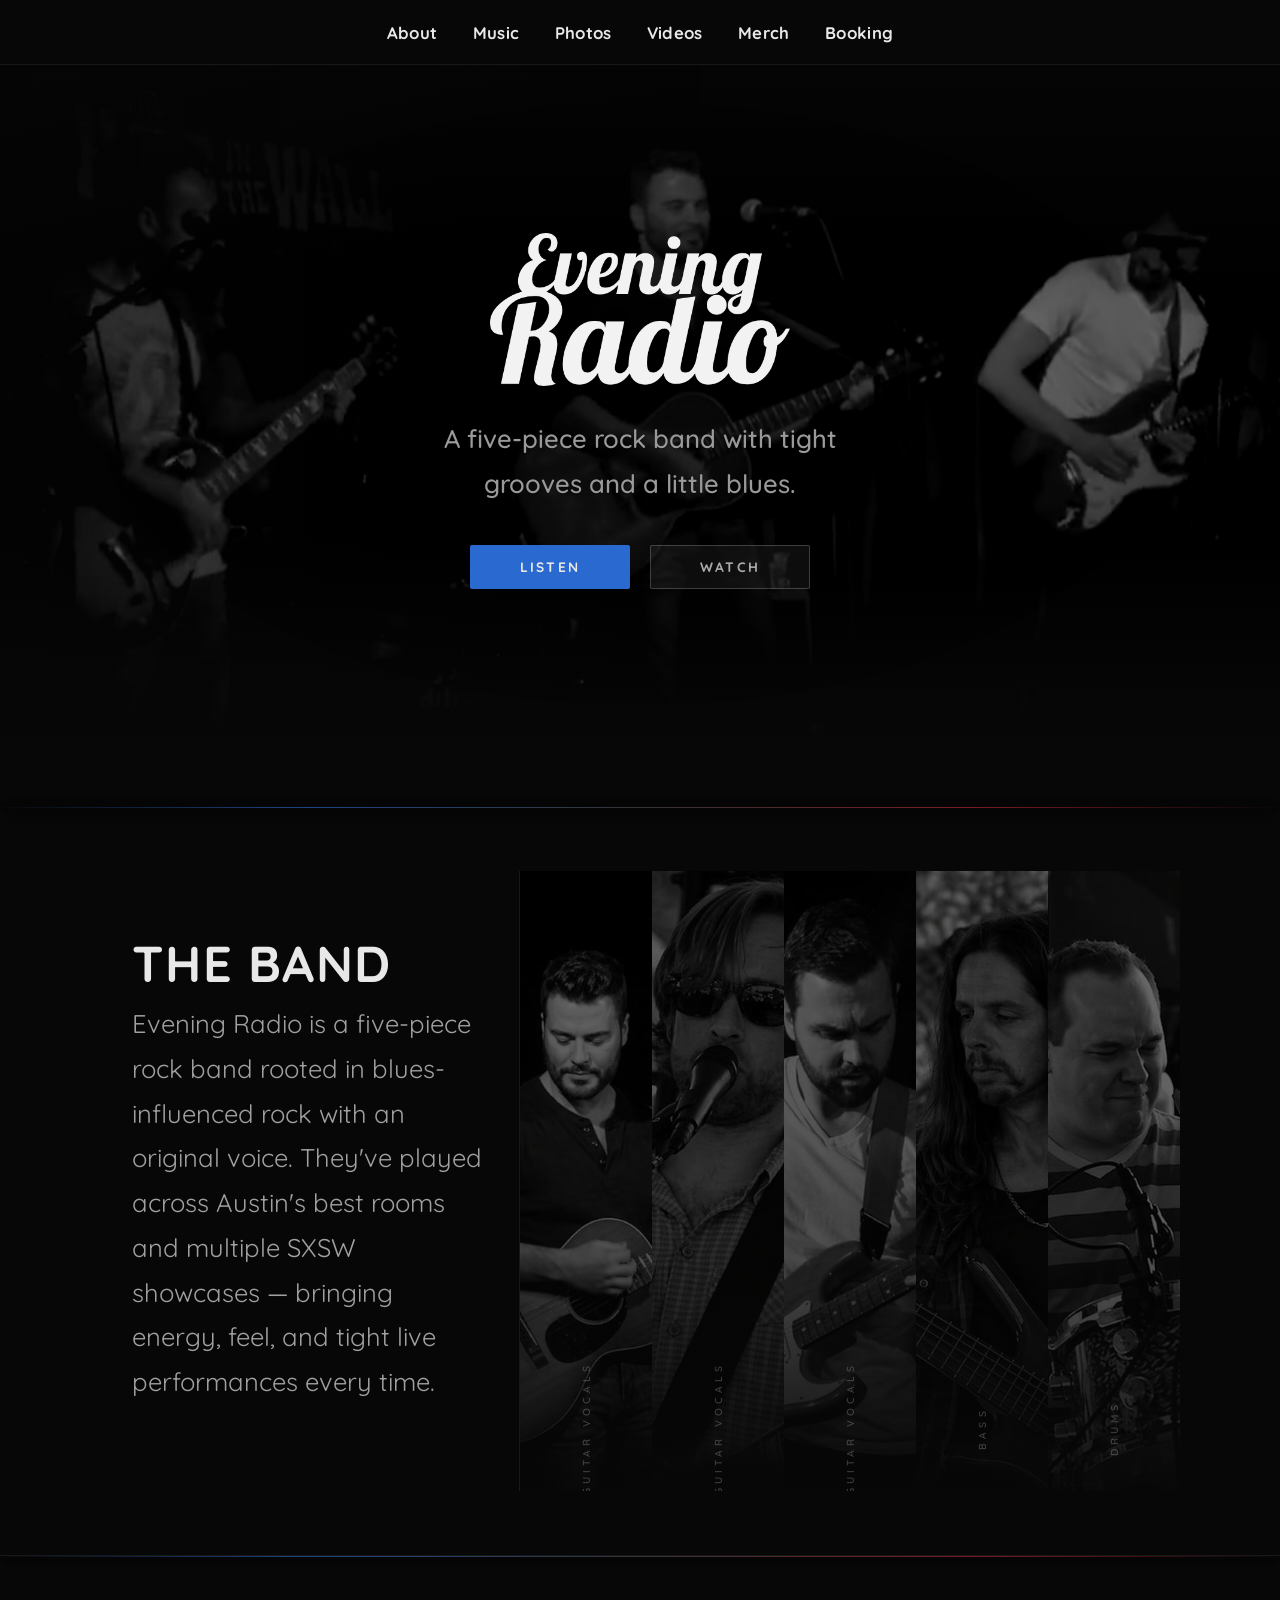
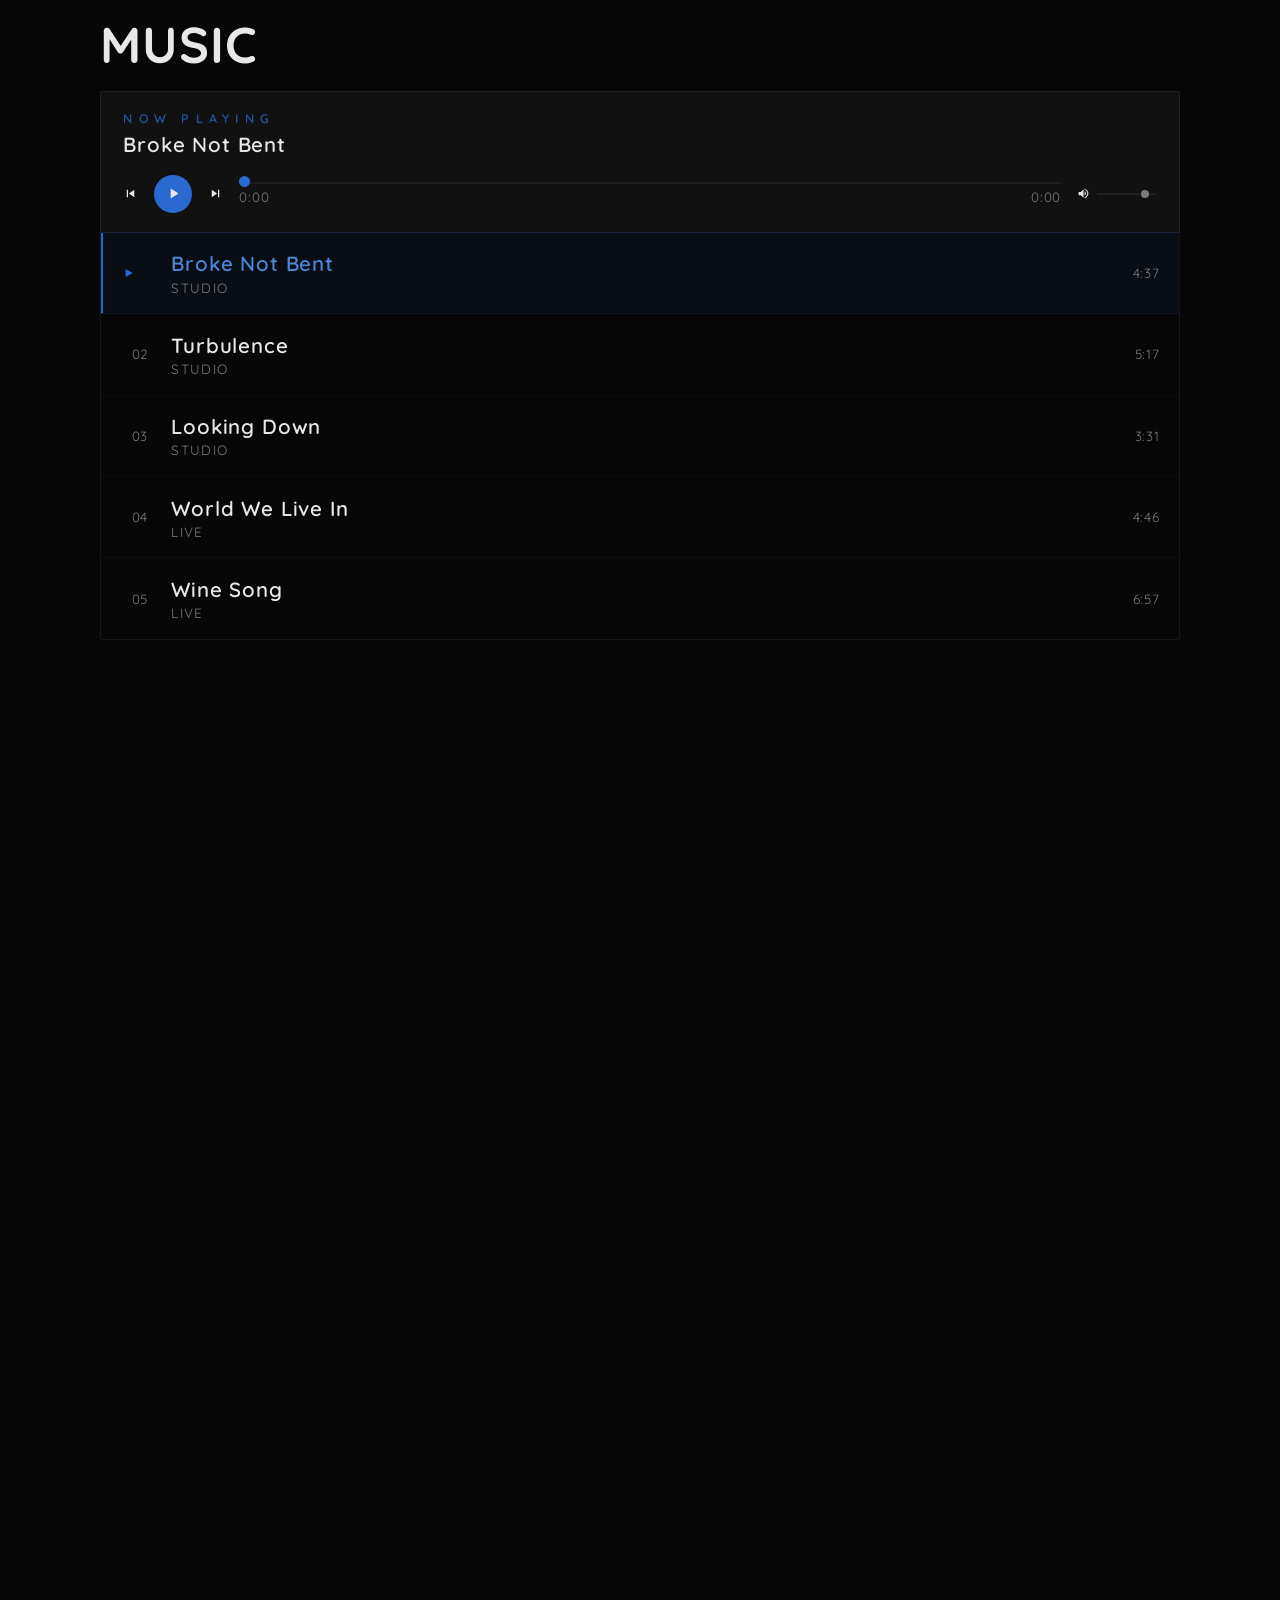
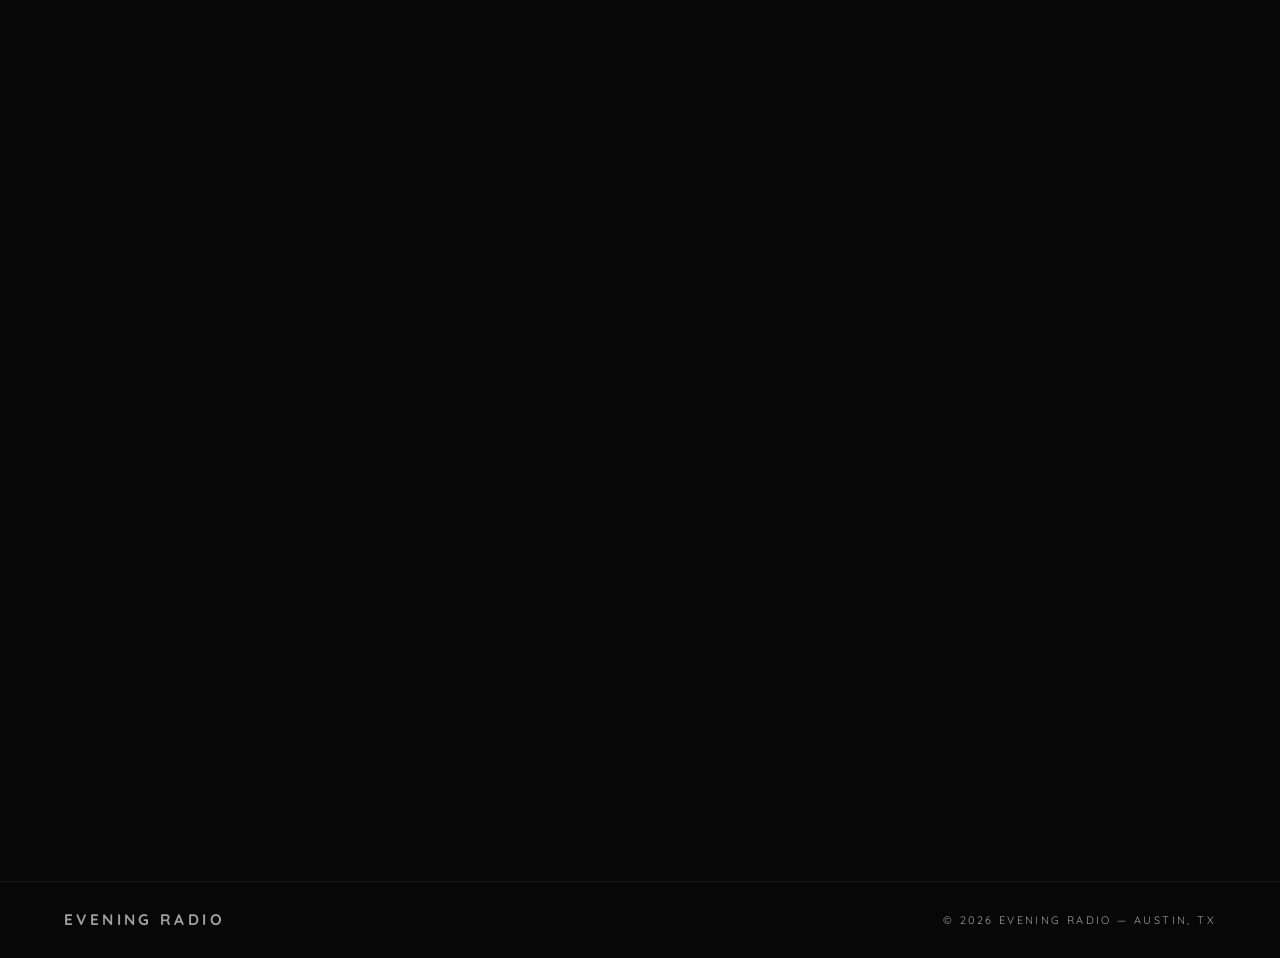
==== commit c819a863: "CLS Fix" ====
--- a/index.html
+++ b/index.html
@@ -215,7 +215,68 @@
         </div>
       </div>
     </div>
-    <div class="tracklist" id="trackList"></div>
+    <div class="tracklist" id="trackList">
+      <div class="track-row is-active" data-src="audio/broke-not-bent.mp3">
+        <div class="track-num">
+          <span class="t-idx">01</span>
+          <span class="t-play" aria-hidden="true"><svg viewBox="0 0 24 24" focusable="false"><path d="M8 5v14l11-7z"></path></svg></span>
+          <span class="t-eq" aria-hidden="true"><span></span><span></span><span></span></span>
+        </div>
+        <div class="track-name-col">
+          <div class="track-name">Broke Not Bent</div>
+          <div class="track-tag">Studio</div>
+        </div>
+        <div class="track-dur">4:37</div>
+      </div>
+      <div class="track-row" data-src="audio/turbulence.mp3">
+        <div class="track-num">
+          <span class="t-idx">02</span>
+          <span class="t-play" aria-hidden="true"><svg viewBox="0 0 24 24" focusable="false"><path d="M8 5v14l11-7z"></path></svg></span>
+          <span class="t-eq" aria-hidden="true"><span></span><span></span><span></span></span>
+        </div>
+        <div class="track-name-col">
+          <div class="track-name">Turbulence</div>
+          <div class="track-tag">Studio</div>
+        </div>
+        <div class="track-dur">5:17</div>
+      </div>
+      <div class="track-row" data-src="audio/looking-down.mp3">
+        <div class="track-num">
+          <span class="t-idx">03</span>
+          <span class="t-play" aria-hidden="true"><svg viewBox="0 0 24 24" focusable="false"><path d="M8 5v14l11-7z"></path></svg></span>
+          <span class="t-eq" aria-hidden="true"><span></span><span></span><span></span></span>
+        </div>
+        <div class="track-name-col">
+          <div class="track-name">Looking Down</div>
+          <div class="track-tag">Studio</div>
+        </div>
+        <div class="track-dur">3:31</div>
+      </div>
+      <div class="track-row" data-src="audio/world-we-live-in.mp3">
+        <div class="track-num">
+          <span class="t-idx">04</span>
+          <span class="t-play" aria-hidden="true"><svg viewBox="0 0 24 24" focusable="false"><path d="M8 5v14l11-7z"></path></svg></span>
+          <span class="t-eq" aria-hidden="true"><span></span><span></span><span></span></span>
+        </div>
+        <div class="track-name-col">
+          <div class="track-name">World We Live In</div>
+          <div class="track-tag">Live</div>
+        </div>
+        <div class="track-dur">4:46</div>
+      </div>
+      <div class="track-row" data-src="audio/wine-song.mp3">
+        <div class="track-num">
+          <span class="t-idx">05</span>
+          <span class="t-play" aria-hidden="true"><svg viewBox="0 0 24 24" focusable="false"><path d="M8 5v14l11-7z"></path></svg></span>
+          <span class="t-eq" aria-hidden="true"><span></span><span></span><span></span></span>
+        </div>
+        <div class="track-name-col">
+          <div class="track-name">Wine Song</div>
+          <div class="track-tag">Live</div>
+        </div>
+        <div class="track-dur">6:57</div>
+      </div>
+    </div>
   </div>
   <audio id="audio" preload="none"></audio>
 </section>
--- a/styles.css
+++ b/styles.css
@@ -1,11 +1,3 @@
-@font-face {
-  font-family: "Quicksand";
-  src: url("./fonts/quicksand-variable.woff2") format("woff2");
-  font-weight: 300 700;
-  font-style: normal;
-  font-display: optional
-}
-
 :root {
   --black: #070707;
   --dark: #0b0b0b;
--- a/styles.css
+++ b/styles.css
@@ -1,11 +1,3 @@
-@font-face {
-  font-family: "Quicksand";
-  src: url("./fonts/quicksand-variable.woff2") format("woff2");
-  font-weight: 300 700;
-  font-style: normal;
-  font-display: optional
-}
-
 :root {
   --black: #070707;
   --dark: #0b0b0b;
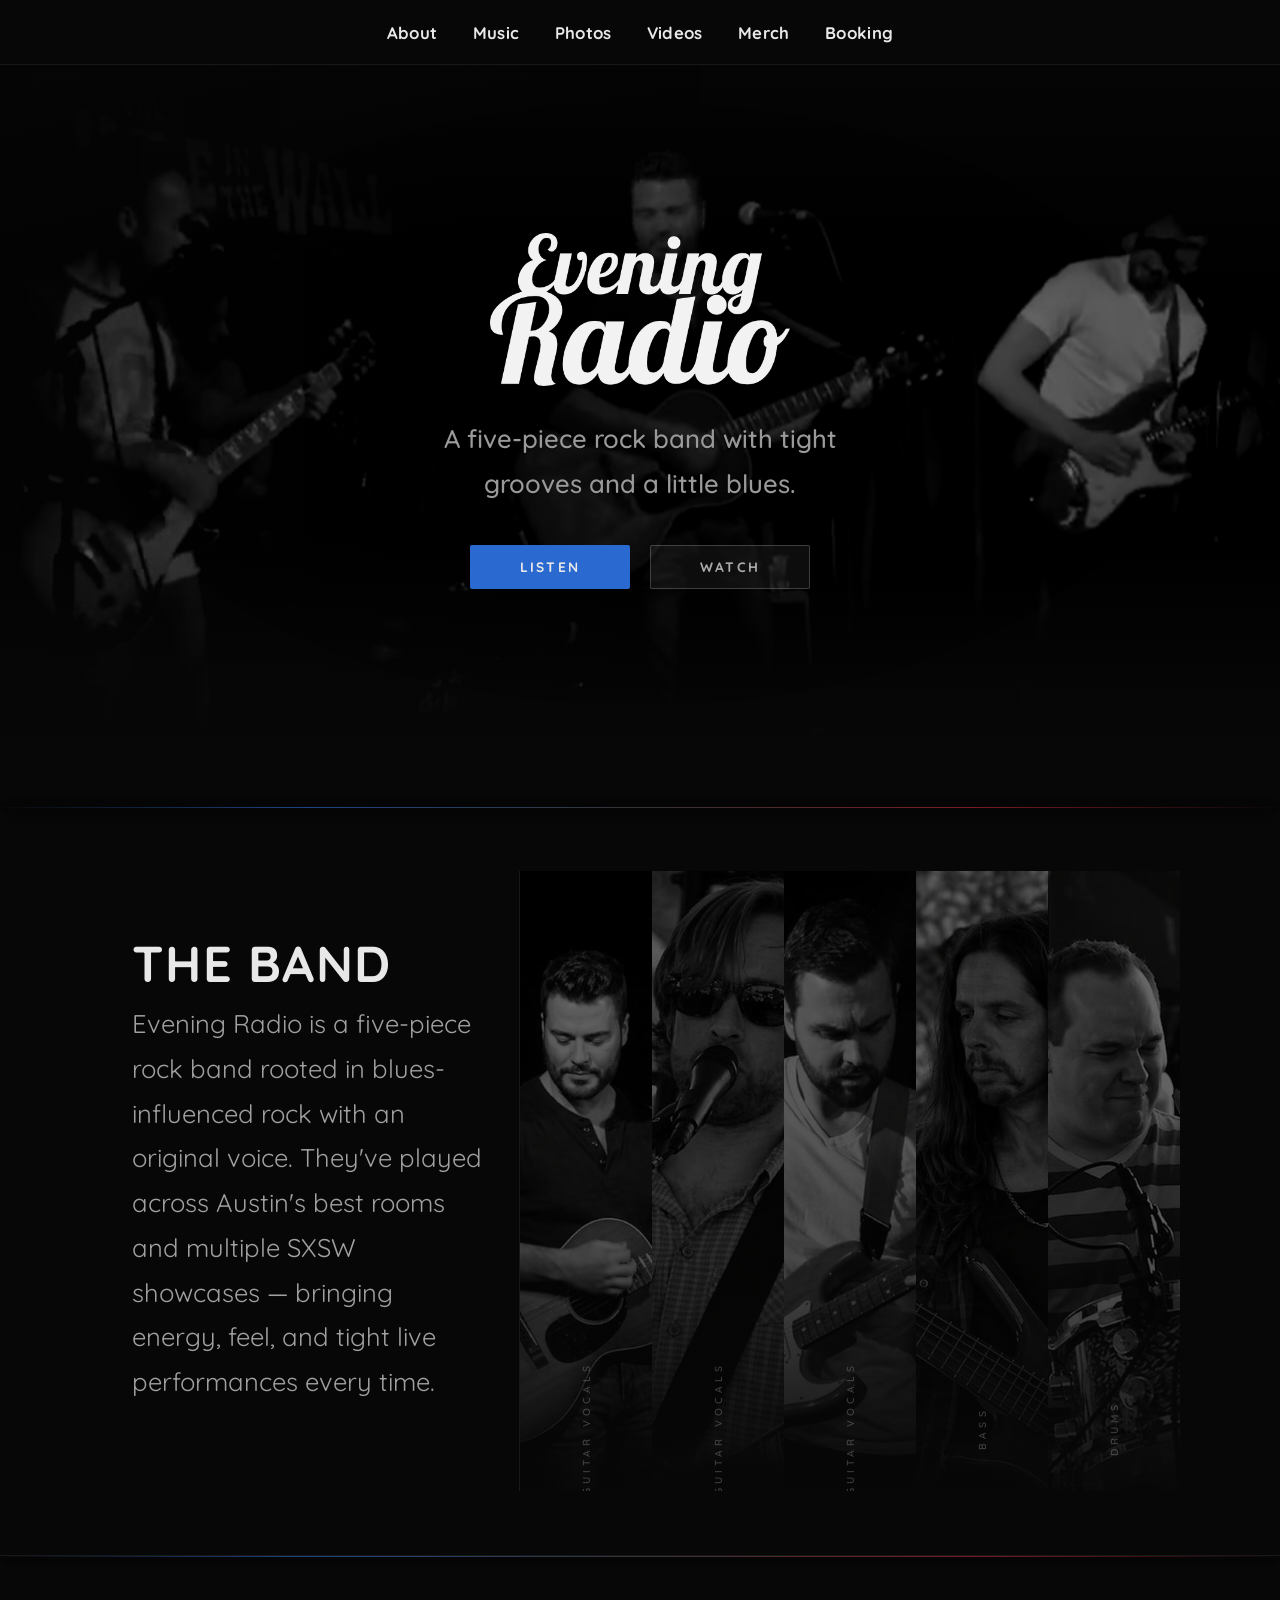
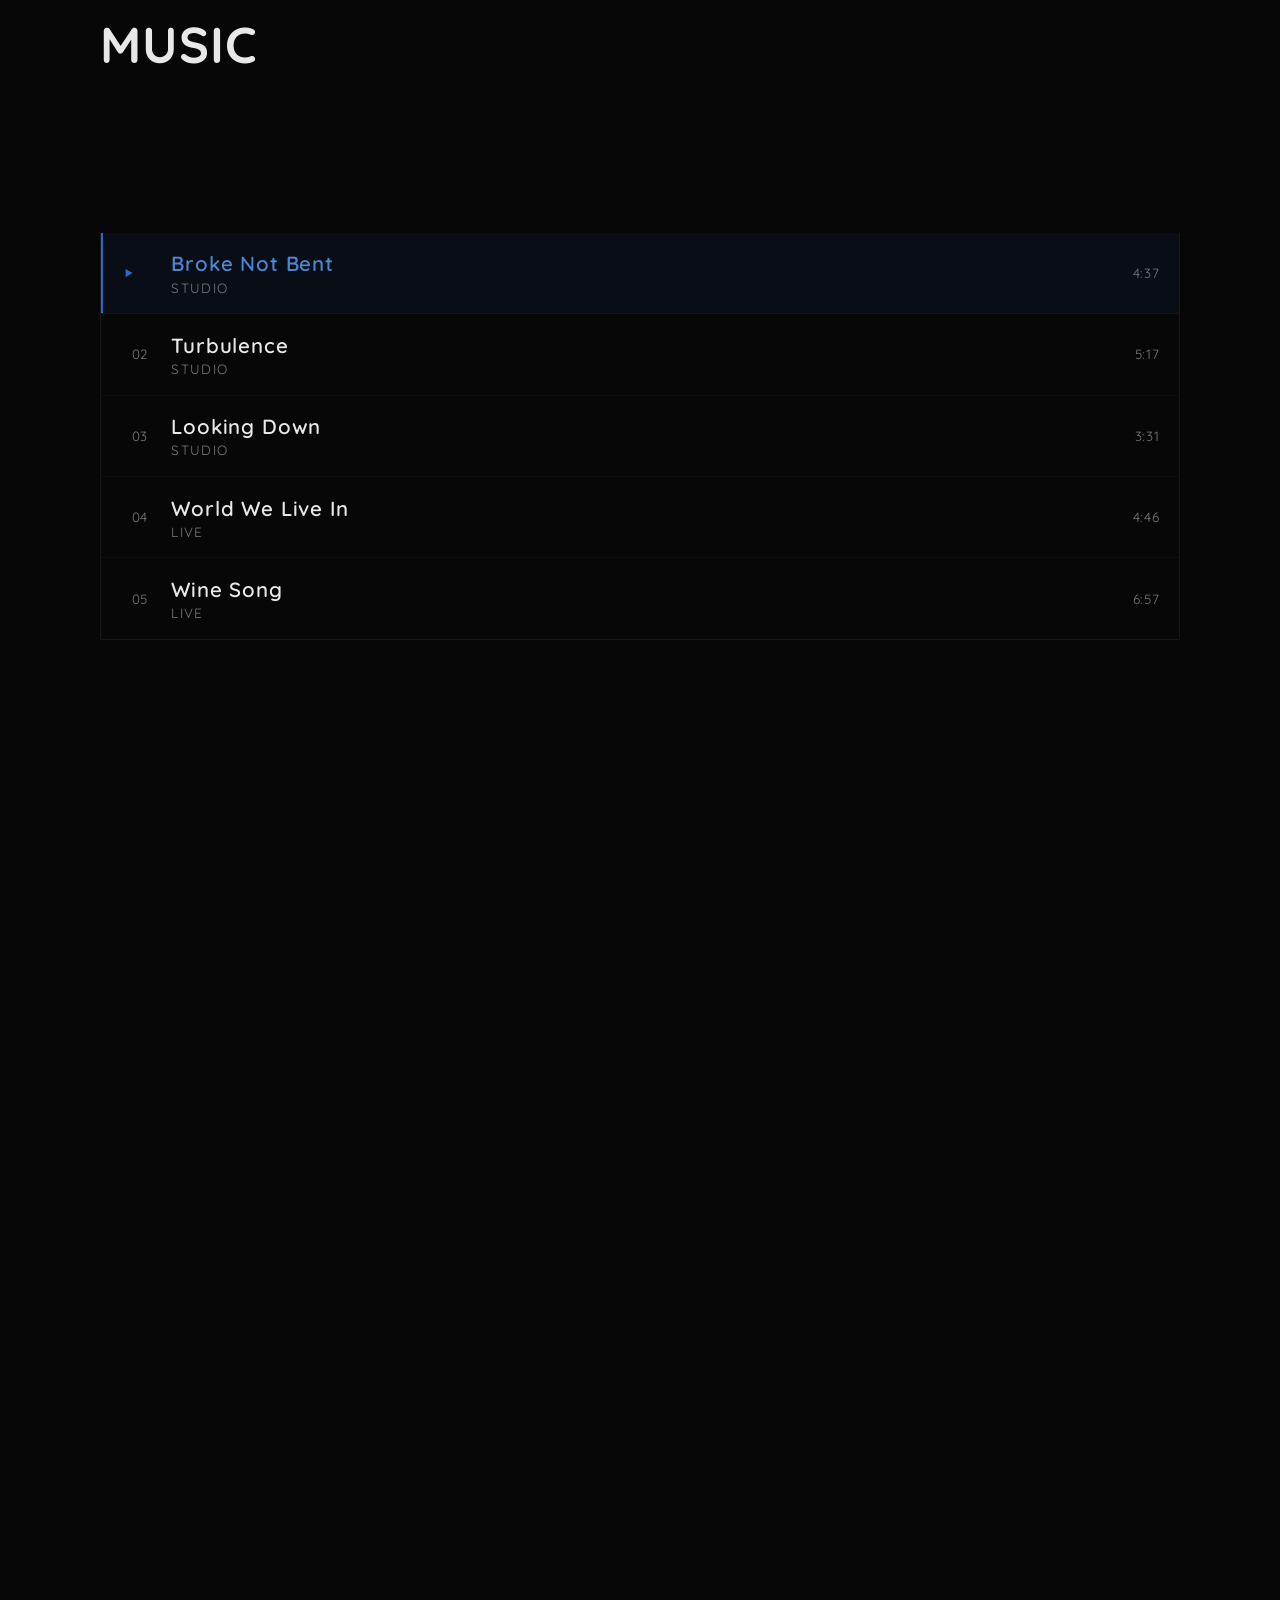
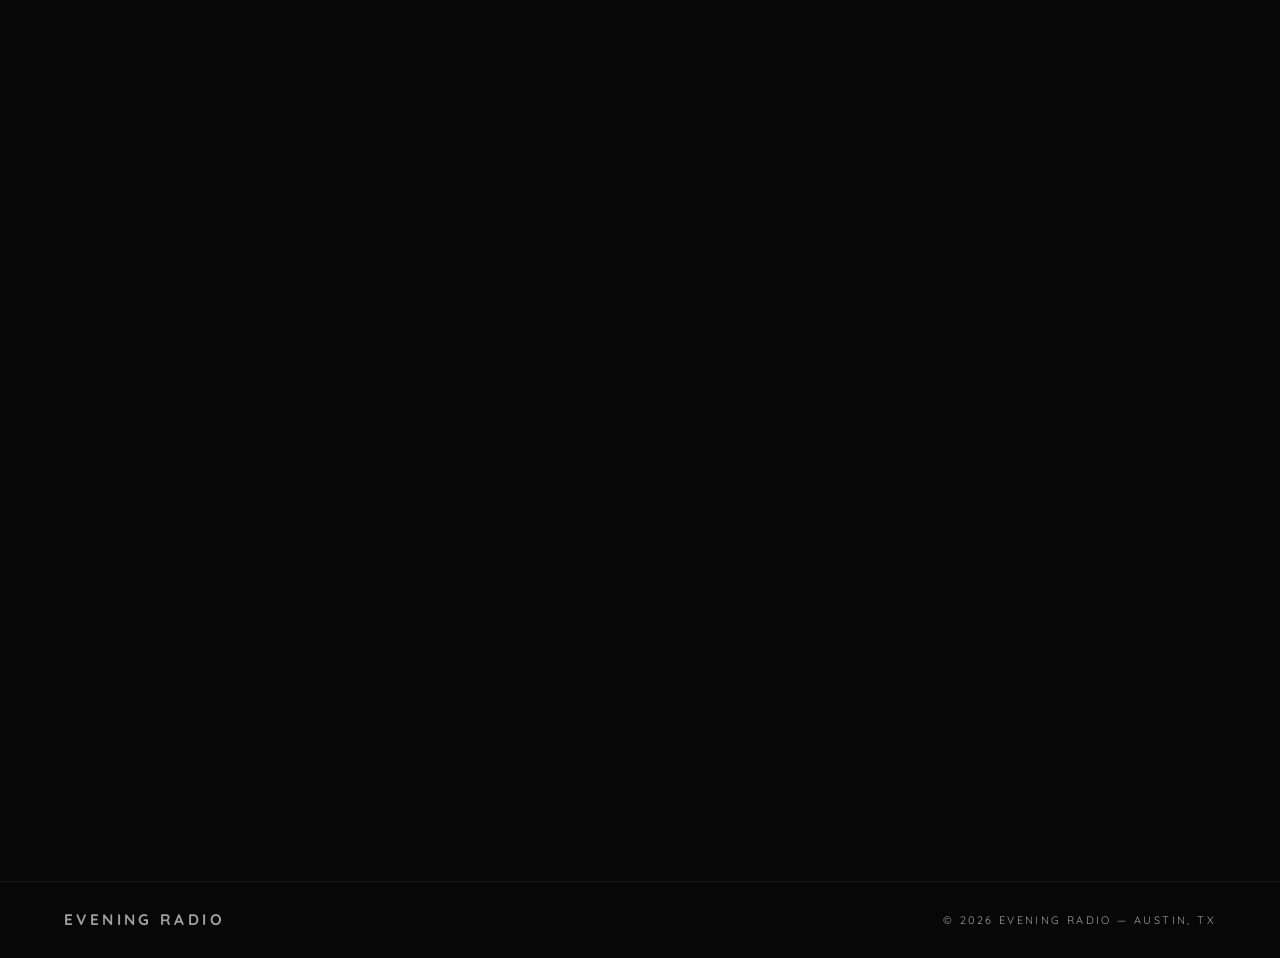
==== commit d31ea180: "preload metadata" ====
--- a/index.html
+++ b/index.html
@@ -92,7 +92,7 @@
 <!-- Hero -->
 <section class="hero" id="top">
   <div class="hero-video-wrap">
-<video id="heroVideo" muted loop autoplay playsinline preload="auto">
+<video id="heroVideo" muted loop autoplay playsinline preload="metadata">
   <source src="video/hero-background-mobile-faststart.webm" media="(max-width: 768px)" type="video/webm">
   <source src="video/hero-background.webm" media="(min-width: 769px)" type="video/webm">
 </video>
